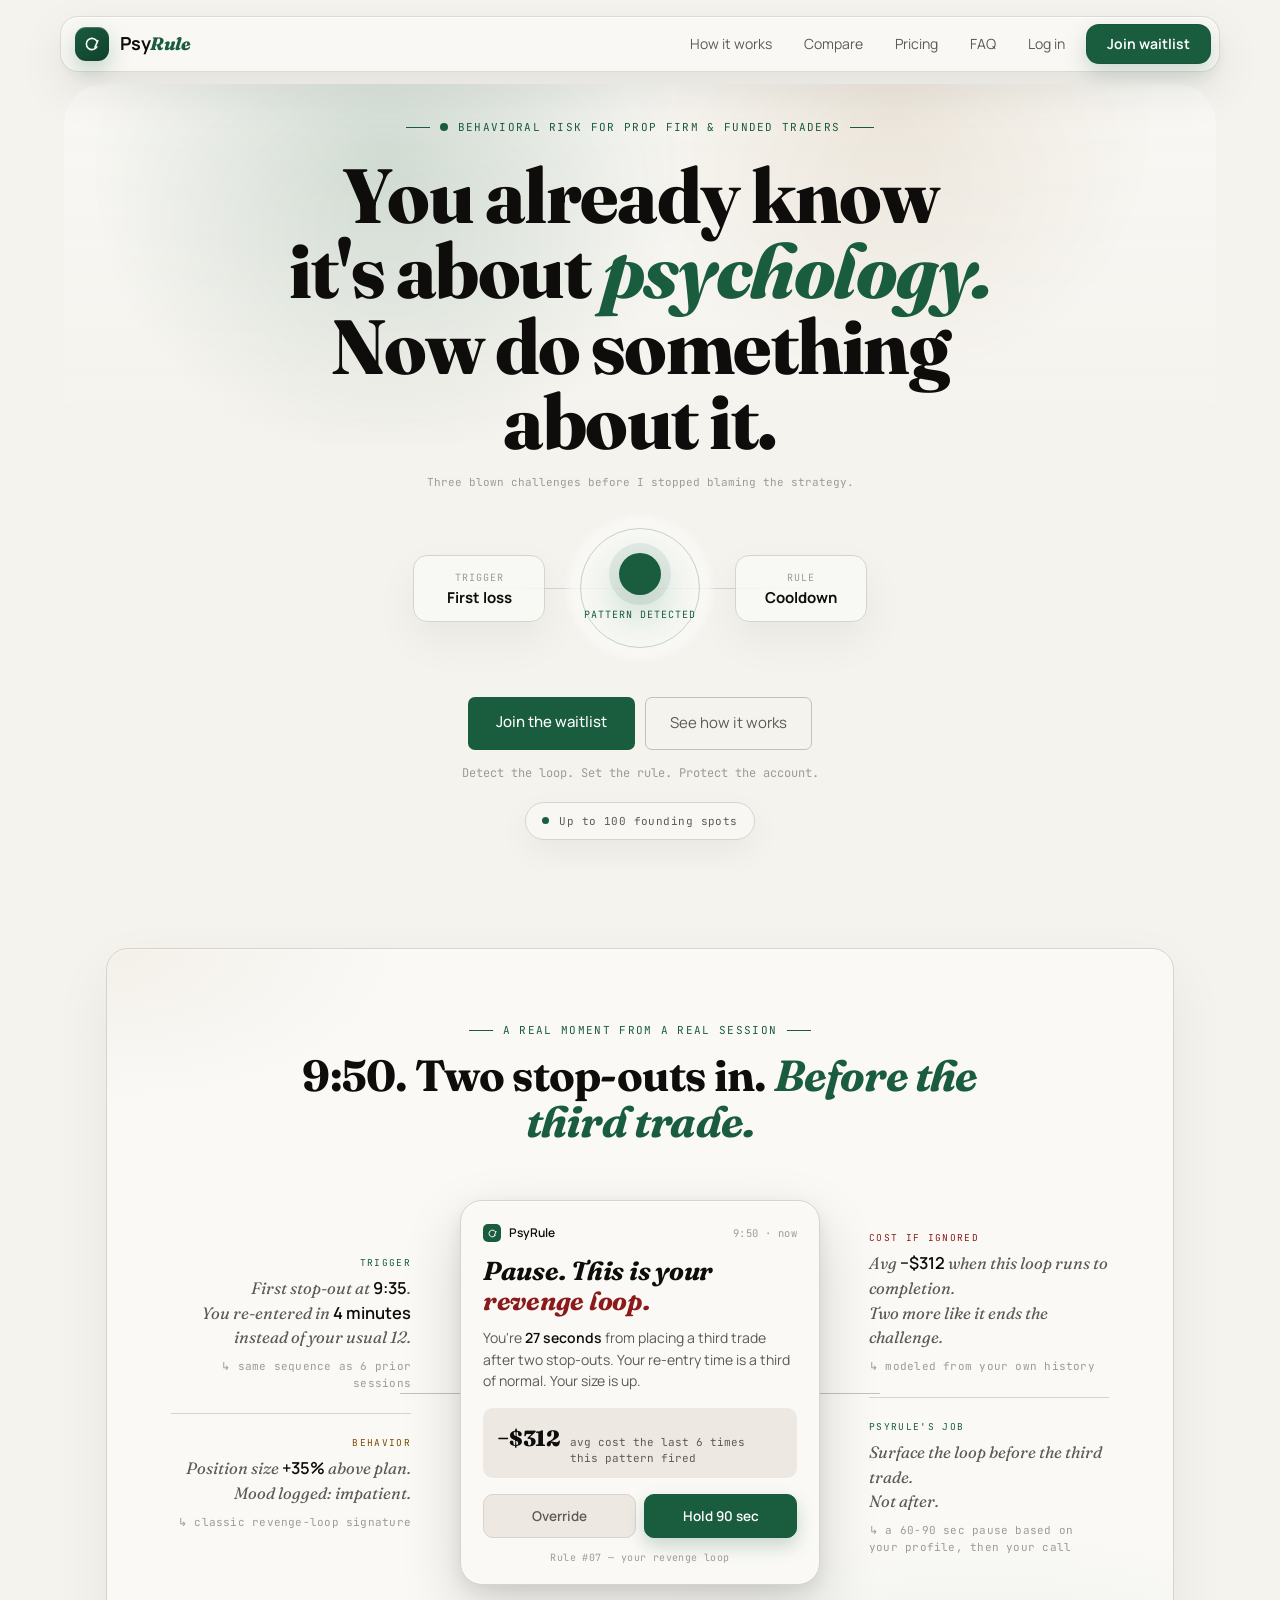
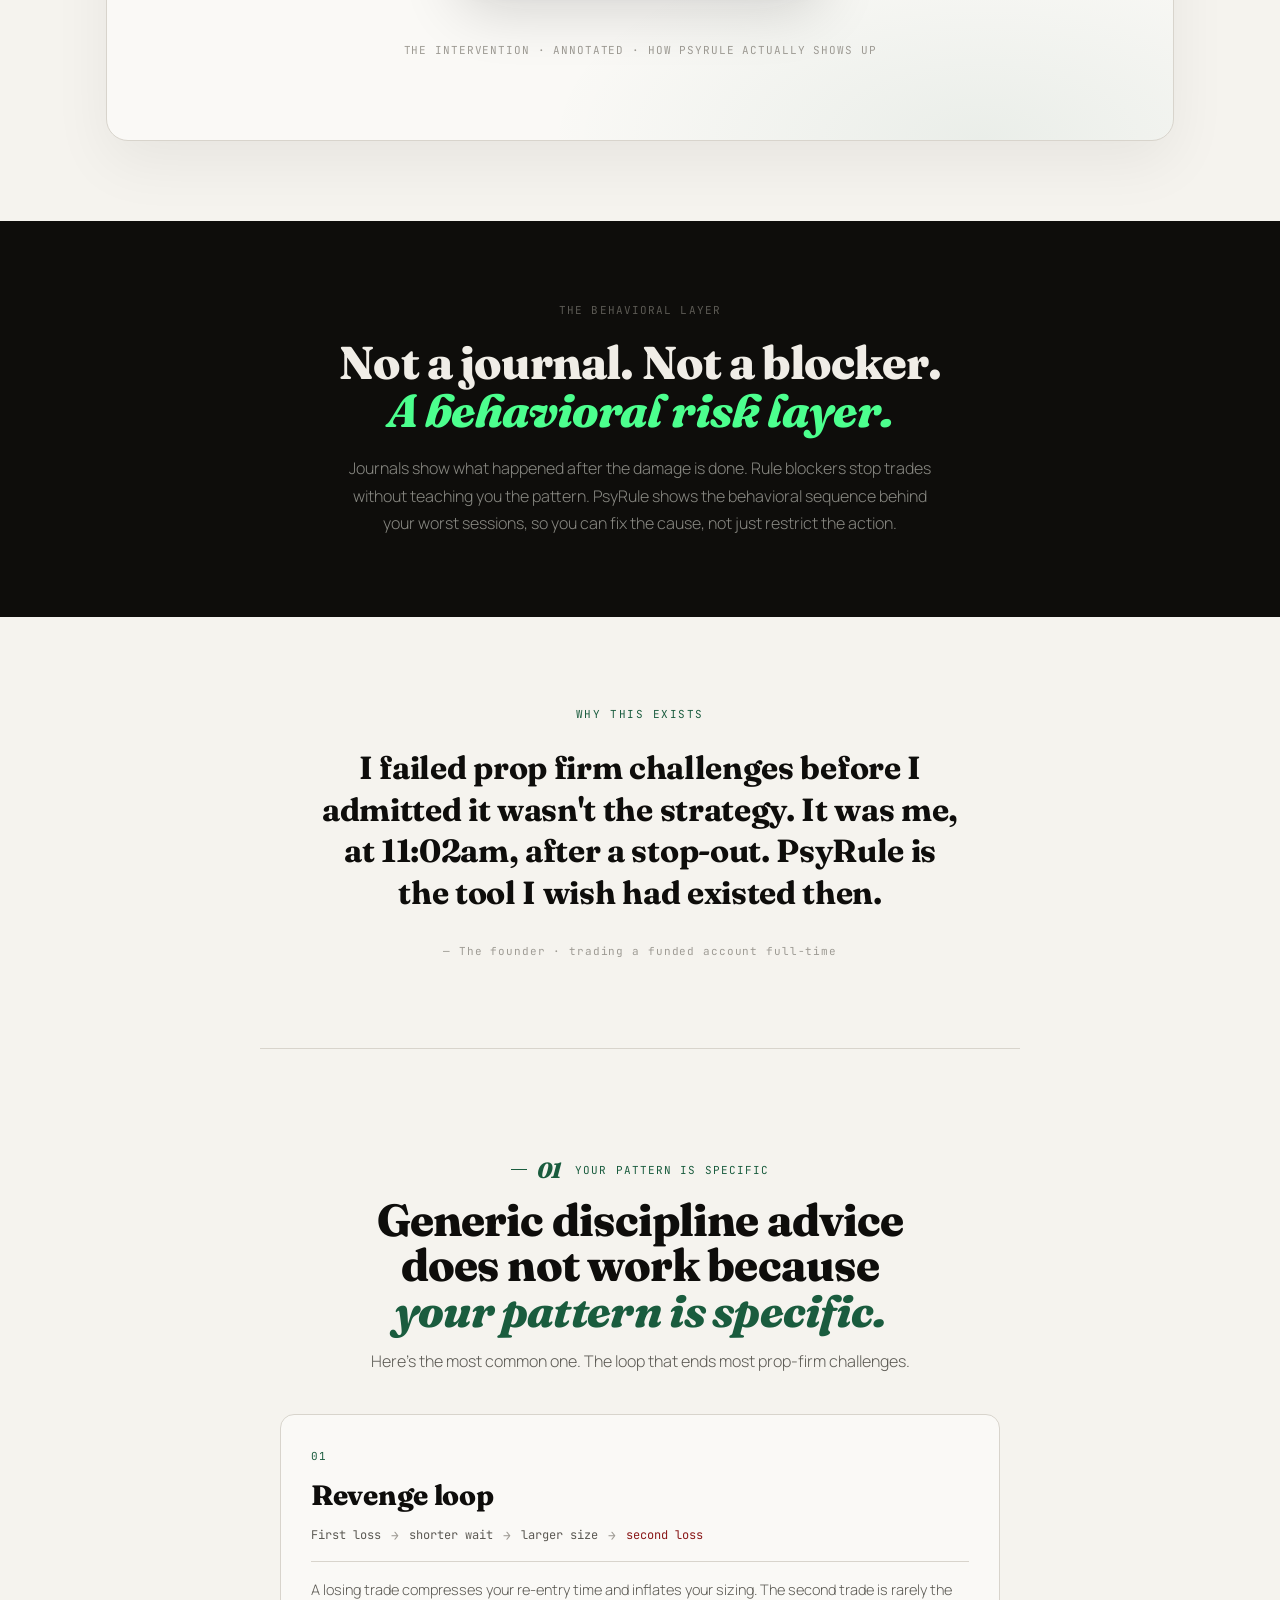
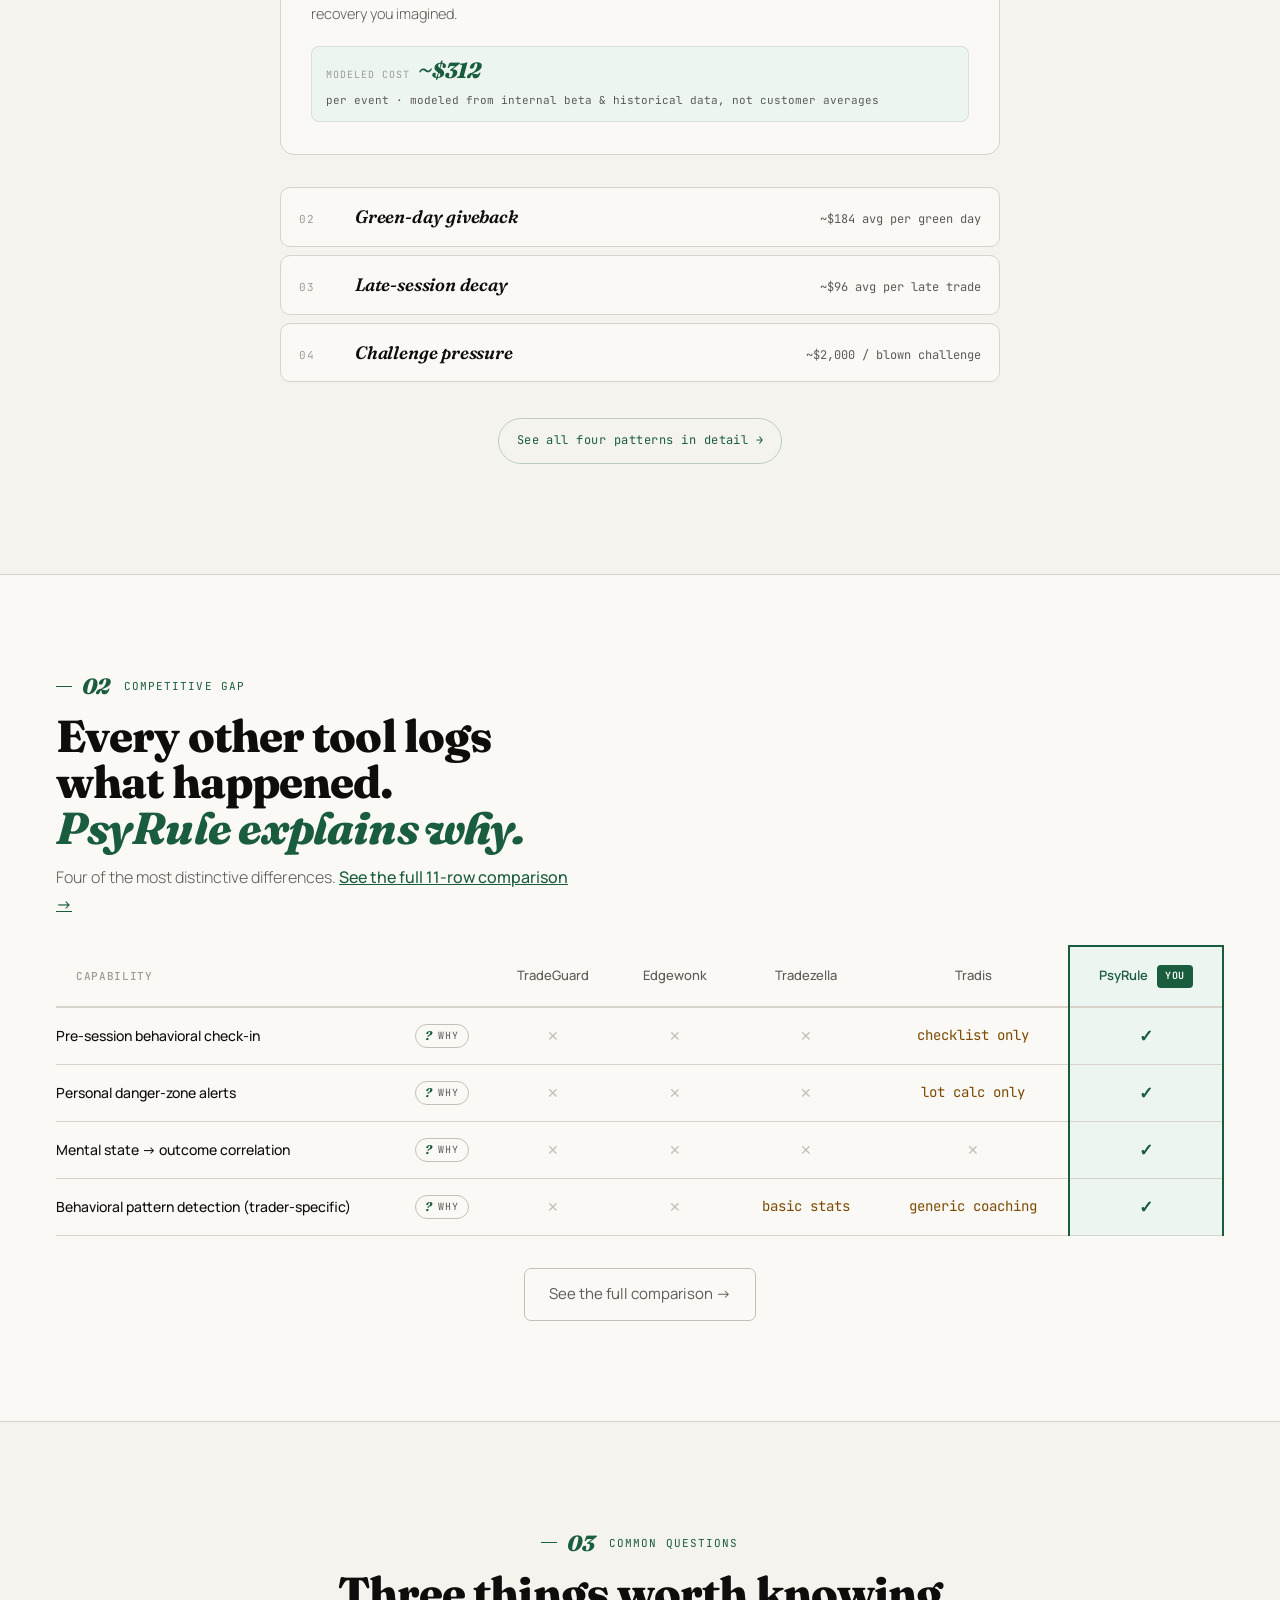
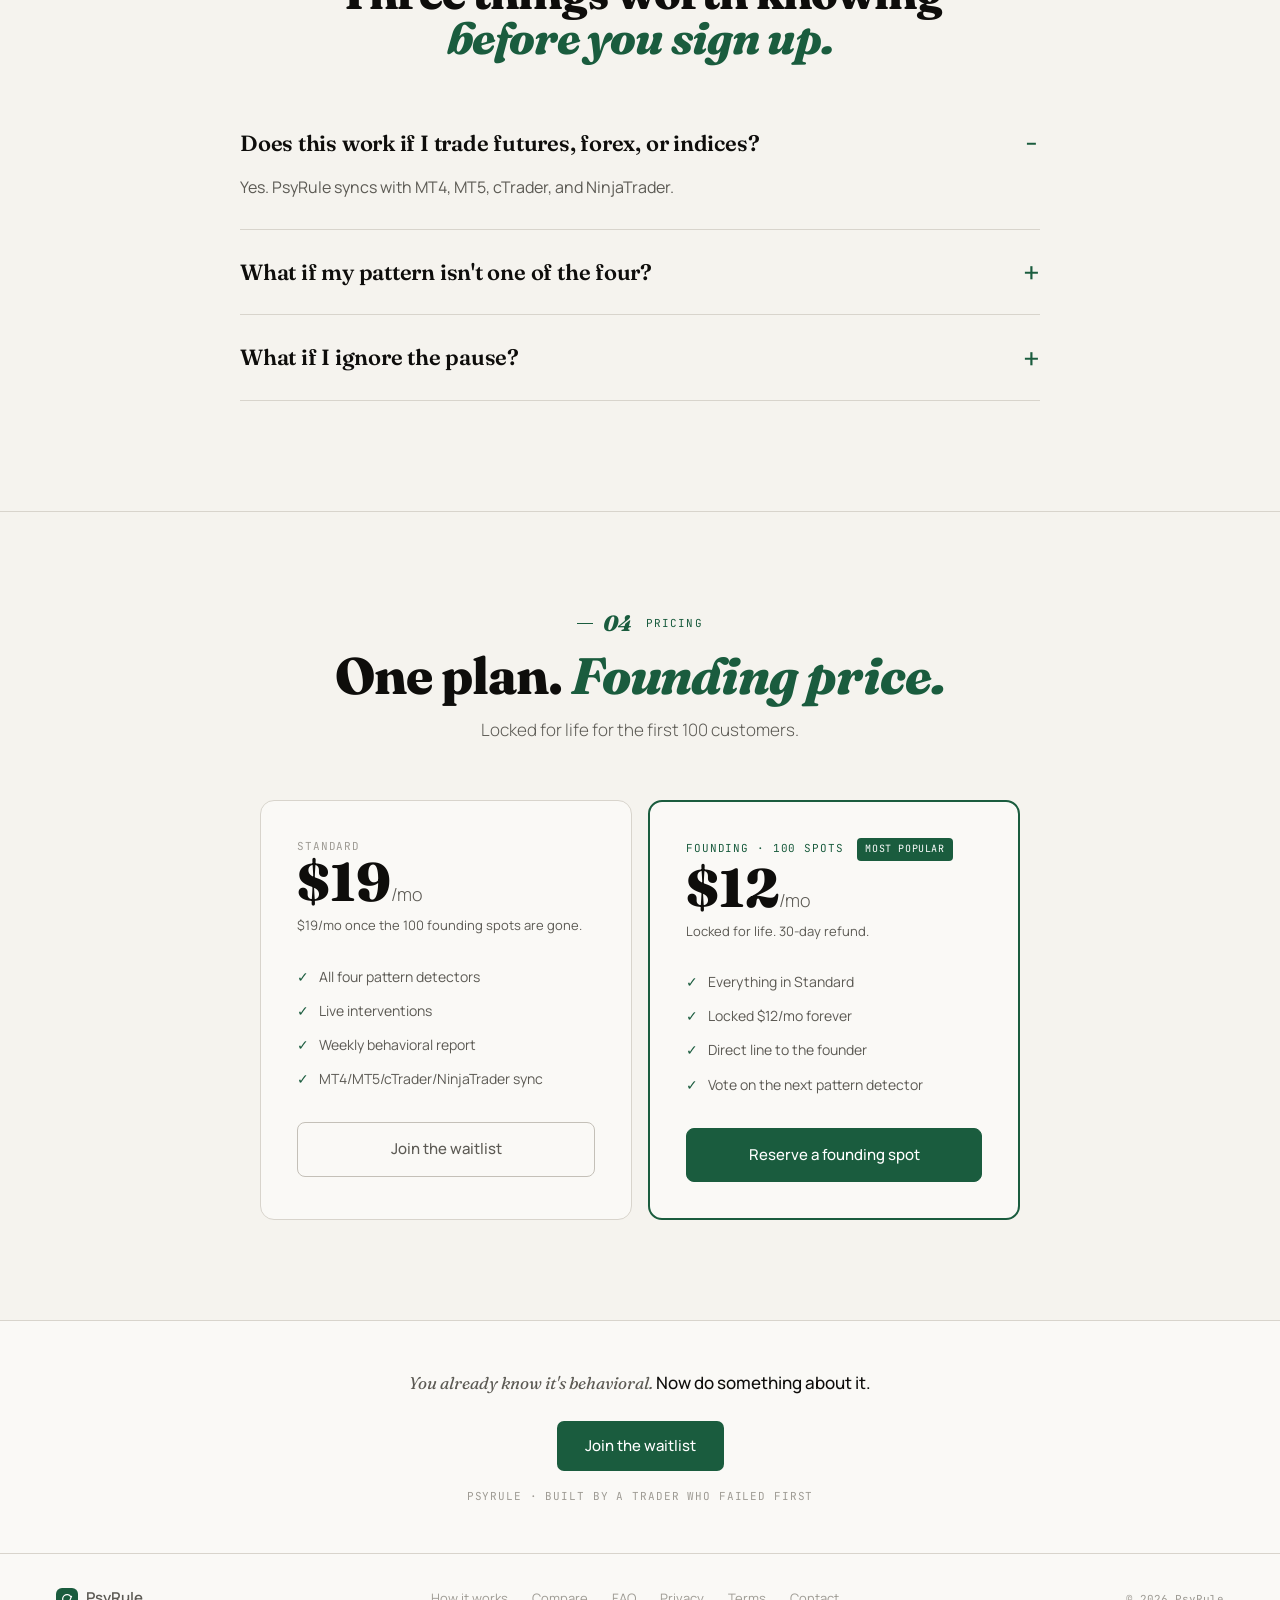
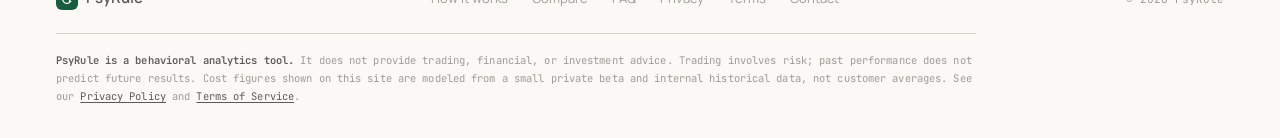
==== index.html @ 04ce84e1 "Fix audit issues: privacy text, OG image, favicons, mobile polish - Privacy: correct analytics provi" ====
<!DOCTYPE html>
<html lang="en">
<head>
<meta charset="UTF-8">
<meta name="viewport" content="width=device-width, initial-scale=1.0">
<title>PsyRule: Stop the revenge trade before it ends the challenge</title>
<meta name="description" content="PsyRule is a behavioral risk layer for prop firm and funded traders. We surface your specific revenge loop, green-day giveback, and late-session decay patterns before the next trade, not after the damage.">
<link rel="canonical" href="https://psyrule.app/">

<!-- Favicons / app icons -->
<link rel="icon" type="image/png" href="/favicon-96x96.png" sizes="96x96" />
<link rel="icon" type="image/svg+xml" href="/favicon.svg" />
<link rel="shortcut icon" href="/favicon.ico" />
<link rel="apple-touch-icon" sizes="180x180" href="/apple-touch-icon.png" />
<meta name="apple-mobile-web-app-title" content="PsyRule" />
<link rel="manifest" href="/site.webmanifest" />

<!-- Open Graph / social -->
<meta property="og:type" content="website">
<meta property="og:title" content="PsyRule: Stop the revenge trade before it ends the challenge">
<meta property="og:description" content="A behavioral risk layer for prop firm and funded traders. Catches your revenge loop before you place the trade.">
<meta property="og:url" content="https://psyrule.app/">
<meta property="og:image" content="https://psyrule.app/og.png">
<meta name="twitter:card" content="summary_large_image">
<meta name="twitter:title" content="PsyRule: Stop the revenge trade before it ends the challenge">
<meta name="twitter:description" content="A behavioral risk layer for prop firm and funded traders. Catches your revenge loop before you place the trade.">
<meta name="twitter:image" content="https://psyrule.app/og.png">

<link rel="preconnect" href="https://fonts.googleapis.com">
<link rel="preconnect" href="https://fonts.gstatic.com" crossorigin>
<link href="https://fonts.googleapis.com/css2?family=Fraunces:ital,opsz,wght,SOFT@0,9..144,500..800,50;1,9..144,500..800,50&family=Manrope:wght@300;400;500;600;700&family=JetBrains+Mono:wght@400;500&display=swap" rel="stylesheet">
<link rel="stylesheet" href="psyrule.css">
<script src="nav.js" defer></script>

<!-- ============================================================
     TRACKING PIXELS — fill in IDs, then uncomment each block.
     Required for paid ads (Reddit, X, Meta retargeting, Google).
     Without these, no paid channel attributes a conversion.
     ============================================================ -->

<!-- Google tag (gtag.js) — replace G-XXXXXXX with your GA4 ID
<script async src="https://www.googletagmanager.com/gtag/js?id=G-XXXXXXX"></script>
<script>
  window.dataLayer = window.dataLayer || [];
  function gtag(){dataLayer.push(arguments);}
  gtag('js', new Date());
  gtag('config', 'G-XXXXXXX');
</script>
-->

<!-- Meta Pixel — replace YOUR_PIXEL_ID
<script>
  !function(f,b,e,v,n,t,s){if(f.fbq)return;n=f.fbq=function(){n.callMethod?
  n.callMethod.apply(n,arguments):n.queue.push(arguments)};if(!f._fbq)f._fbq=n;
  n.push=n;n.loaded=!0;n.version='2.0';n.queue=[];t=b.createElement(e);t.async=!0;
  t.src=v;s=b.getElementsByTagName(e)[0];s.parentNode.insertBefore(t,s)}(window,
  document,'script','https://connect.facebook.net/en_US/fbevents.js');
  fbq('init', 'YOUR_PIXEL_ID');
  fbq('track', 'PageView');
</script>
<noscript><img height="1" width="1" style="display:none" src="https://www.facebook.com/tr?id=YOUR_PIXEL_ID&ev=PageView&noscript=1"/></noscript>
-->

<!-- Reddit Pixel — replace YOUR_RDT_ID
<script>
  !function(w,d){if(!w.rdt){var p=w.rdt=function(){p.sendEvent?p.sendEvent.apply(p,arguments):p.callQueue.push(arguments)};p.callQueue=[];var t=d.createElement("script");t.src="https://www.redditstatic.com/ads/pixel.js",t.async=!0;var s=d.getElementsByTagName("script")[0];s.parentNode.insertBefore(t,s)}}(window,document);
  rdt('init','YOUR_RDT_ID');
  rdt('track', 'PageVisit');
</script>
-->

<!-- X (Twitter) Pixel — replace YOUR_X_PIXEL_ID
<script>
!function(e,t,n,s,u,a){e.twq||(s=e.twq=function(){s.exe?s.exe.apply(s,arguments):s.queue.push(arguments);
},s.version='1.1',s.queue=[],u=t.createElement(n),u.async=!0,u.src='https://static.ads-twitter.com/uwt.js',
a=t.getElementsByTagName(n)[0],a.parentNode.insertBefore(u,a))}(window,document,'script');
twq('config','YOUR_X_PIXEL_ID');
</script>
-->

<!-- Cloudflare Web Analytics -->
<script defer src='https://static.cloudflareinsights.com/beacon.min.js' data-cf-beacon='{"token": "339a74778f5e4550861154a84ec39349"}'></script>
</head>
<body>

<!-- NAV -->
<nav>
  <div class="nav-shell">
    <a href="index.html" class="logo" aria-label="PsyRule home">
      <div class="logo-mark"><svg viewBox="0 0 16 16" fill="none"><path d="M 12.33 5.5 A 5 5 0 1 0 12.33 10.5" stroke="#fff" stroke-width="1.4" stroke-linecap="round"/><path d="M 13.2 5 L 10.6 11" stroke="#fff" stroke-width="1.4" stroke-linecap="round"/></svg></div>
      <span>Psy<em style="font-style:italic;color:#1a5c3e;font-family:'Fraunces',serif;font-weight:800">Rule</em></span>
    </a>
    <div class="nav-end">
      <div class="nav-r" id="navMenu">
        <a href="how-it-works.html" class="nav-link">How it works</a>
        <a href="compare.html" class="nav-link">Compare</a>
        <a href="#pricing" class="nav-link">Pricing</a>
        <a href="faq.html" class="nav-link">FAQ</a>
        <a href="https://app.psyrule.app/login" class="nav-link">Log in</a>
      </div>
      <a href="https://app.psyrule.app/signup" class="nav-btn">Join waitlist</a>
      <button class="nav-toggle" type="button" aria-label="Menu" aria-expanded="false" aria-controls="navMenu">
        <span class="nav-toggle-bars" aria-hidden="true"></span>
      </button>
    </div>
  </div>
</nav>

<!-- HERO -->
<div class="hero hero-minimal" style="text-align:center;">
  <div class="hero-eyebrow"><span class="hero-pulse"></span> Behavioral risk for prop firm &amp; funded traders</div>
  <h1>You already know<br>it's about <em class="hero-action">psychology.</em><br>Now do something<br>about it.</h1>
  <p class="hero-note" style="font-size:11px;margin-top:-10px;margin-bottom:20px;">Three blown challenges before I stopped blaming the strategy.</p>

  <div class="hero-signal" aria-label="PsyRule behavioral risk signal preview">
    <div class="signal-card"><span>Trigger</span><strong>First loss</strong></div>
    <div class="signal-core"><div class="signal-ring"></div><div class="signal-dot"></div><div class="signal-label">Pattern detected</div></div>
    <div class="signal-card"><span>Rule</span><strong>Cooldown</strong></div>
  </div>

  <div class="hero-cta">
    <a href="https://app.psyrule.app/signup" class="btn-p">Join the waitlist</a>
    <a href="how-it-works.html" class="btn-g">See how it works</a>
  </div>
  <p class="hero-note">Detect the loop. Set the rule. Protect the account.</p>

  <div class="hero-founding">
    <span class="hf-dot"></span>
    <span>Up to 100 founding spots</span>
  </div>
</div>

<!-- THE MOMENT -->
<div class="moment-wrap">
  <div class="moment-frame">
    <div class="moment-eyebrow">A real moment from a real session</div>
    <h2 class="moment-title">9:50. Two stop-outs in. <em>Before the third trade.</em></h2>

    <div class="moment-grid">
      <div class="mn-l">
        <span class="mn-tag">Trigger</span>
        First stop-out at <strong>9:35</strong>.<br>
        You re-entered in <strong>4 minutes</strong> instead of your usual 12.
        <small>↳ same sequence as 6 prior sessions</small>
        <div class="mn-divider"></div>
        <span class="mn-tag amber">Behavior</span>
        Position size <strong>+35%</strong> above plan.<br>
        Mood logged: <em>impatient</em>.
        <small>↳ classic revenge-loop signature</small>
      </div>

      <div class="iv-stage">
        <div class="iv-connector l"></div>
        <div class="iv-connector r"></div>
        <div class="iv-card">
          <div class="iv-meta">
            <span class="iv-source">
              <span class="iv-mark"><svg viewBox="0 0 16 16" fill="none"><path d="M 12.33 5.5 A 5 5 0 1 0 12.33 10.5" stroke="#fff" stroke-width="1.4" stroke-linecap="round"/><path d="M 13.2 5 L 10.6 11" stroke="#fff" stroke-width="1.4" stroke-linecap="round"/></svg></span>
              <strong>PsyRule</strong>
            </span>
            <span>9:50 · now</span>
          </div>
          <div class="iv-headline">Pause. This is your <em>revenge loop.</em></div>
          <div class="iv-body">You're <b>27 seconds</b> from placing a third trade after two stop-outs. Your re-entry time is a third of normal. Your size is up.</div>
          <div class="iv-cost">
            <div class="iv-cost-num">−$312</div>
            <div class="iv-cost-cap">avg cost the last 6 times<br>this pattern fired</div>
          </div>
          <div class="iv-actions">
            <button class="iv-btn" type="button">Override</button>
            <button class="iv-btn primary" type="button">Hold 90 sec</button>
          </div>
          <div class="iv-foot">Rule #07 — your revenge loop</div>
        </div>
      </div>

      <div class="mn-r">
        <span class="mn-tag red">Cost if ignored</span>
        Avg <strong>−$312</strong> when this loop runs to completion.<br>
        Two more like it ends the challenge.
        <small>↳ modeled from your own history</small>
        <div class="mn-divider"></div>
        <span class="mn-tag">PsyRule's job</span>
        Surface the loop <em>before</em> the third trade.<br>
        Not after.
        <small>↳ a 60-90 sec pause based on your profile, then your call</small>
      </div>
    </div>

    <div class="moment-foot">The intervention · annotated · how PsyRule actually shows up</div>
  </div>
</div>

<!-- DIFF BAND -->
<div class="diff-band" style="margin-top:80px;">
  <div class="diff-inner" style="text-align:center;max-width:780px;margin:0 auto;">
    <div class="diff-label" style="display:flex;justify-content:center;">The behavioral layer</div>
    <div class="diff-h" style="font-size:clamp(32px, 3.6vw, 52px);">Not a journal. Not a blocker.<br><em>A behavioral risk layer.</em></div>
    <p class="diff-p" style="margin:0 auto;max-width:600px;">Journals show what happened after the damage is done. Rule blockers stop trades without teaching you the pattern. PsyRule shows the behavioral sequence behind your worst sessions, so you can fix the cause, not just restrict the action.</p>
  </div>
</div>

<!-- MANIFESTO -->
<div class="manifesto">
  <div class="manifesto-mark">WHY THIS EXISTS</div>
  <p class="manifesto-text">I failed prop firm challenges before I admitted it wasn't the strategy. It was me, at 11:02am, after a stop-out. PsyRule is the tool I wish had existed then.</p>
  <div class="manifesto-attr">— The founder · trading a funded account full-time</div>
</div>

<!-- PATTERNS (compressed) -->
<div class="patterns-section" id="patterns">
  <div class="patterns-inner">
    <div class="patterns-head" style="margin:0 auto 40px;text-align:center;">
      <div class="section-tag" style="justify-content:center;"><span class="ch">01</span>Your pattern is specific</div>
      <h2>Generic discipline advice<br>does not work because<br><em>your pattern is specific.</em></h2>
      <p class="gap-sub" style="max-width:580px;margin-left:auto;margin-right:auto;">Here's the most common one. The loop that ends most prop-firm challenges.</p>
    </div>

    <div class="pattern-grid" style="grid-template-columns:1fr;max-width:720px;margin:0 auto;">
      <div class="pattern-card">
        <div class="pattern-card-num">01</div>
        <div class="pattern-card-title">Revenge loop</div>
        <div class="pattern-card-seq">
          <span>First loss</span><span class="pcs-arrow">→</span>
          <span>shorter wait</span><span class="pcs-arrow">→</span>
          <span>larger size</span><span class="pcs-arrow">→</span>
          <span class="pcs-end">second loss</span>
        </div>
        <div class="pattern-card-line"></div>
        <p class="pattern-card-body">A losing trade compresses your re-entry time and inflates your sizing. The second trade is rarely the recovery you imagined.</p>
        <div class="pattern-card-cost"><span class="pcc-label">Modeled cost</span><span class="pcc-amt">~$312</span><span class="pcc-unit">per event · modeled from internal beta &amp; historical data, not customer averages</span></div>
      </div>
    </div>

    <div class="pattern-also">
      <a href="how-it-works.html#patterns" class="pa-row"><span class="pa-num">02</span><span class="pa-name">Green-day giveback</span><span class="pa-cost">~$184 avg per green day</span></a>
      <a href="how-it-works.html#patterns" class="pa-row"><span class="pa-num">03</span><span class="pa-name">Late-session decay</span><span class="pa-cost">~$96 avg per late trade</span></a>
      <a href="how-it-works.html#patterns" class="pa-row"><span class="pa-num">04</span><span class="pa-name">Challenge pressure</span><span class="pa-cost">~$2,000 / blown challenge</span></a>
    </div>

    <div style="text-align:center;margin-top:36px;">
      <a href="how-it-works.html#patterns" class="pattern-more-link">See all four patterns in detail →</a>
    </div>
  </div>
</div>

<!-- GAP (compressed, 4 rows) -->
<div class="gap-section" id="gap">
  <div class="gap-inner">
    <div class="section-tag"><span class="ch">02</span>Competitive gap</div>
    <h2>Every other tool logs<br>what happened.<br><em>PsyRule explains why.</em></h2>
    <p class="gap-sub">Four of the most distinctive differences. <a href="compare.html" style="color:var(--green);font-weight:500;">See the full 11-row comparison →</a></p>
    <div class="gap-table-wrap">
      <table class="gap-table">
        <thead>
          <tr>
            <th class="feature-col">Capability</th>
            <th><a class="gap-competitor-link" href="https://app.tradeguard.co/" target="_blank" rel="noopener noreferrer">TradeGuard</a></th>
            <th>Edgewonk</th>
            <th>Tradezella</th>
            <th>Tradis</th>
            <th class="our our-head">PsyRule <span class="our-badge">you</span></th>
          </tr>
        </thead>
        <tbody>
          <tr>
            <td class="feature-col">
              <div class="gap-feature-cell">
                <span class="gap-feature-name">Pre-session behavioral check-in</span>
                <button class="why-toggle" type="button" aria-expanded="false" aria-controls="why-1">Why</button>
              </div>
            </td>
            <td class="no">✕</td><td class="no">✕</td><td class="no">✕</td><td class="partial">checklist only</td><td class="our-col yes">✓</td>
          </tr>
          <tr class="gap-row-why" id="why-1"><td colspan="6"><div class="gap-row-why-inner"><strong>Why it matters:</strong> The decisions that blow up a session are made <em>before</em> it starts. Sleep, focus, and your plan predict your sizing more than anything that happens on the chart.</div></td></tr>

          <tr>
            <td class="feature-col">
              <div class="gap-feature-cell">
                <span class="gap-feature-name">Personal danger-zone alerts</span>
                <button class="why-toggle" type="button" aria-expanded="false" aria-controls="why-2">Why</button>
              </div>
            </td>
            <td class="no">✕</td><td class="no">✕</td><td class="no">✕</td><td class="partial">lot calc only</td><td class="our-col yes">✓</td>
          </tr>
          <tr class="gap-row-why" id="why-2"><td colspan="6"><div class="gap-row-why-inner"><strong>Why it matters:</strong> Most blowups aren't one bad trade. They're three open positions that <em>together</em> exceed the limit, and a per-trade calculator can't see this.</div></td></tr>

          <tr>
            <td class="feature-col">
              <div class="gap-feature-cell">
                <span class="gap-feature-name">Mental state → outcome correlation</span>
                <button class="why-toggle" type="button" aria-expanded="false" aria-controls="why-3">Why</button>
              </div>
            </td>
            <td class="no">✕</td><td class="no">✕</td><td class="no">✕</td><td class="no">✕</td><td class="our-col yes">✓</td>
          </tr>
          <tr class="gap-row-why" id="why-3"><td colspan="6"><div class="gap-row-why-inner"><strong>Why it matters:</strong> "I traded worse when tired" is a hunch. Connecting mood, sleep, and pressure to actual session outcomes turns the hunch into a rule you'll follow.</div></td></tr>

          <tr>
            <td class="feature-col">
              <div class="gap-feature-cell">
                <span class="gap-feature-name">Behavioral pattern detection (trader-specific)</span>
                <button class="why-toggle" type="button" aria-expanded="false" aria-controls="why-4">Why</button>
              </div>
            </td>
            <td class="no">✕</td><td class="no">✕</td><td class="partial">basic stats</td><td class="partial">generic coaching</td><td class="our-col yes">✓</td>
          </tr>
          <tr class="gap-row-why" id="why-4"><td colspan="6"><div class="gap-row-why-inner"><strong>Why it matters:</strong> Generic advice ("size down after a loss") is easy to ignore. A pattern named with your trigger, your sequence, and your historical cost is harder to.</div></td></tr>
        </tbody>
      </table>
    </div>
    <div style="text-align:center;margin-top:32px;"><a href="compare.html" class="btn-g">See the full comparison →</a></div>
  </div>
</div>

<!-- OBJECTIONS -->
<div class="patterns-section" id="questions">
  <div class="patterns-inner">
    <div class="patterns-head" style="margin:0 auto 40px;text-align:center;">
      <div class="section-tag" style="justify-content:center;"><span class="ch">03</span>Common questions</div>
      <h2>Three things worth knowing<br><em>before you sign up.</em></h2>
    </div>
    <section class="faq-section" style="padding:0;">
      <details class="faq-item" open>
        <summary>Does this work if I trade futures, forex, or indices?</summary>
        <div class="faq-body">
          <p>Yes. PsyRule syncs with MT4, MT5, cTrader, and NinjaTrader.</p>
        </div>
      </details>
      <details class="faq-item">
        <summary>What if my pattern isn't one of the four?</summary>
        <div class="faq-body">
          <p>Founding members vote on the next detector. The roadmap is shaped by the first 100 traders.</p>
        </div>
      </details>
      <details class="faq-item">
        <summary>What if I ignore the pause?</summary>
        <div class="faq-body">
          <p>You can override in one click. PsyRule's job is awareness, not restriction. It surfaces the loop, then it's your call.</p>
        </div>
      </details>
    </section>
  </div>
</div>

<!-- PRICING -->
<div class="pricing-section" id="pricing">
  <div class="pricing-head">
    <div class="section-tag" style="justify-content:center;"><span class="ch">04</span>Pricing</div>
    <h2>One plan. <em>Founding price.</em></h2>
    <p>Locked for life for the first 100 customers.</p>
  </div>
  <div class="p-grid">
    <div class="p-card">
      <div class="p-tier">Standard</div>
      <div class="p-price">$19<span>/mo</span></div>
      <div class="p-desc">$19/mo once the 100 founding spots are gone.</div>
      <ul class="p-feats">
        <li><span class="pck">✓</span>All four pattern detectors</li>
        <li><span class="pck">✓</span>Live interventions</li>
        <li><span class="pck">✓</span>Weekly behavioral report</li>
        <li><span class="pck">✓</span>MT4/MT5/cTrader/NinjaTrader sync</li>
      </ul>
      <a href="https://app.psyrule.app/signup?plan=standard" class="p-btn">Join the waitlist</a>
    </div>
    <div class="p-card feat">
      <div class="p-tier" style="color:var(--green);">Founding · 100 spots <span class="our-badge">Most popular</span></div>
      <div class="p-price">$12<span>/mo</span></div>
      <div class="p-desc">Locked for life. 30-day refund.</div>
      <ul class="p-feats">
        <li><span class="pck">✓</span>Everything in Standard</li>
        <li><span class="pck">✓</span>Locked $12/mo forever</li>
        <li><span class="pck">✓</span>Direct line to the founder</li>
        <li><span class="pck">✓</span>Vote on the next pattern detector</li>
      </ul>
      <a href="https://app.psyrule.app/signup?plan=founding" class="p-btn feat">Reserve a founding spot</a>
    </div>
  </div>
</div>

<!-- FOOTER -->
<div class="foot-manifesto">
  <p>You already know it's behavioral. <strong>Now do something about it.</strong></p>
  <div style="margin-top:24px;"><a href="https://app.psyrule.app/signup" class="btn-p">Join the waitlist</a></div>
  <div class="foot-sig">PsyRule · built by a trader who failed first</div>
</div>
<footer>
  <div class="foot-row">
    <div class="foot-logo">
      <div class="foot-mark"><svg viewBox="0 0 16 16" fill="none"><path d="M 12.33 5.5 A 5 5 0 1 0 12.33 10.5" stroke="#fff" stroke-width="1.4" stroke-linecap="round"/><path d="M 13.2 5 L 10.6 11" stroke="#fff" stroke-width="1.4" stroke-linecap="round"/></svg></div>
      PsyRule
    </div>
    <div class="foot-links">
      <a href="how-it-works.html" class="foot-link">How it works</a>
      <a href="compare.html" class="foot-link">Compare</a>
      <a href="faq.html" class="foot-link">FAQ</a>
      <a href="privacy.html" class="foot-link">Privacy</a>
      <a href="terms.html" class="foot-link">Terms</a>
      <a href="mailto:psyrule.app@gmail.com" class="foot-link">Contact</a>
    </div>
    <div class="foot-note">© 2026 PsyRule</div>
  </div>
  <div class="foot-disclaimer">
    <strong>PsyRule is a behavioral analytics tool.</strong> It does not provide trading, financial, or investment advice. Trading involves risk; past performance does not predict future results. Cost figures shown on this site are modeled from a small private beta and internal historical data, not customer averages. See our <a href="privacy.html">Privacy Policy</a> and <a href="terms.html">Terms of Service</a>.
  </div>
</footer>

<script>
  document.querySelectorAll('.why-toggle').forEach(function(btn){
    btn.addEventListener('click', function(){
      var id = btn.getAttribute('aria-controls');
      var row = document.getElementById(id);
      if (!row) return;
      var open = btn.getAttribute('aria-expanded') === 'true';
      btn.setAttribute('aria-expanded', open ? 'false' : 'true');
      row.classList.toggle('is-open', !open);
    });
  });
</script>

</body>
</html>
---- psyrule.css ----
/* PsyRule — shared stylesheet for landing + secondary pages */
*, *::before, *::after { box-sizing: border-box; margin: 0; padding: 0; }
:root {
  --cream:#f5f3ee; --cream2:#ede9e2; --cream3:#e4dfd6; --white:#faf9f6; --paper:#faf8f2;
  --border:#d8d4cc; --border2:#c4c0b8;
  --ink:#0e0d0b; --ink2:#5c5a54; --ink3:#9e9b94;
  --green:#1a5c3e; --green2:#206e4a; --gl:#edf5f0; --gm:rgba(26,92,62,.12);
  --amber:#7c4a00; --ambl:#fff8ed; --red:#8b1a1a; --redl:#fff0f0;
}
html { scroll-behavior: smooth; }
body { background: var(--cream); color: var(--ink); font-family: 'Manrope', sans-serif; font-size: 16px; line-height: 1.65; overflow-x: hidden; }

/* NAV */
nav { position: fixed; inset: 0 0 auto; z-index: 200; padding: 16px 56px 0; height: 88px; display: flex; align-items: flex-start; justify-content: center; pointer-events: none; }
.nav-shell { position: relative; width: min(1160px, 100%); height: 56px; display: flex; align-items: center; justify-content: space-between; padding: 8px 8px 8px 14px; background: rgba(250,249,246,.78); border: 1px solid rgba(216,212,204,.82); border-radius: 18px; box-shadow: 0 18px 48px rgba(14,13,11,.08), inset 0 1px 0 rgba(255,255,255,.72); backdrop-filter: blur(18px) saturate(1.15); -webkit-backdrop-filter: blur(18px) saturate(1.15); pointer-events: auto; }
.nav-end { display: flex; align-items: center; gap: 6px; }
.nav-toggle { display: none; }
.logo { display: flex; align-items: center; gap: 11px; font-family: 'Manrope', sans-serif; font-weight: 700; font-size: 18px; color: var(--ink); text-decoration: none; letter-spacing: -.03em; }
.logo-mark { width: 34px; height: 34px; background: linear-gradient(145deg, var(--green), #0f402b); border-radius: 11px; display: flex; align-items: center; justify-content: center; box-shadow: 0 10px 22px rgba(26,92,62,.24), inset 0 1px 0 rgba(255,255,255,.22); }
.logo-mark svg { width: 18px; height: 18px; }
.nav-badge { font-family: 'JetBrains Mono', monospace; font-size: 9px; letter-spacing: .08em; text-transform: uppercase; color: var(--green); background: var(--gl); border: 1px solid rgba(26,92,62,.16); border-radius: 999px; padding: 3px 7px; transform: translateY(1px); }
.nav-r { display: flex; align-items: center; gap: 6px; }
.nav-link { font-size: 14px; color: var(--ink2); text-decoration: none; transition: color .15s, background .15s; padding: 10px 13px; border-radius: 999px; line-height: 1; }
.nav-link:hover { color: var(--ink); background: rgba(14,13,11,.045); }
.nav-link.active { color: var(--ink); font-weight: 500; background: rgba(26,92,62,.07); }
.nav-btn { background: var(--green); color: #fff; border: 1px solid rgba(14,13,11,.08); font-family: 'Manrope', sans-serif; font-weight: 650; font-size: 14px; padding: 12px 20px; border-radius: 13px; cursor: pointer; text-decoration: none; transition: transform .15s, background .15s, box-shadow .15s; margin-left: 2px; line-height: 1; box-shadow: 0 10px 22px rgba(26,92,62,.20); }
.nav-btn:hover { background: var(--green2); transform: translateY(-1px); box-shadow: 0 14px 28px rgba(26,92,62,.24); }

/* HERO */
.hero { padding: 118px 56px 68px; max-width: 1200px; margin: 0 auto; text-align: center; position: relative; }
.hero::before { content:''; position: absolute; inset: 84px 24px auto; height: 360px; z-index: -1; background: radial-gradient(circle at 28% 22%, rgba(26,92,62,.18), transparent 34%), radial-gradient(circle at 72% 8%, rgba(124,74,0,.10), transparent 30%), linear-gradient(180deg, rgba(250,249,246,.72), rgba(245,243,238,0)); filter: blur(.2px); border-radius: 40px; }
.hero-eyebrow { font-family: 'JetBrains Mono', monospace; font-size: 11px; color: var(--green); letter-spacing: .12em; text-transform: uppercase; margin-bottom: 22px; display: flex; align-items: center; justify-content: center; gap: 10px; }
.hero-eyebrow::before, .hero-eyebrow::after { content:''; width: 24px; height: 1px; background: var(--green); display: block; }
.hero-pulse { width: 8px; height: 8px; border-radius: 50%; background: var(--green); box-shadow: 0 0 0 0 rgba(26,92,62,.36); animation: heroPulse 1.8s ease-out infinite; }
h1 { font-family: 'Fraunces', serif; font-weight: 800; font-size: clamp(38px, 6vw, 82px); line-height: .98; letter-spacing: -.02em; color: var(--ink); margin-bottom: 24px; }
h1 em { font-style: italic; color: var(--green); }
.hero-action { position: relative; display: inline-block; white-space: nowrap; }
.hero-cta { display: flex; gap: 10px; justify-content: center; flex-wrap: wrap; margin-bottom: 14px; }
.btn-p { background: var(--green); color: #fff; border: none; font-family: 'Manrope', sans-serif; font-weight: 500; font-size: 15px; padding: 13px 28px; border-radius: 7px; cursor: pointer; transition: background .15s; text-decoration: none; display: inline-block; }
.btn-p:hover { background: var(--green2); }
.btn-g { background: transparent; color: var(--ink2); border: 1px solid var(--border2); font-family: 'Manrope', sans-serif; font-weight: 400; font-size: 15px; padding: 13px 24px; border-radius: 7px; cursor: pointer; transition: color .15s, border-color .15s; text-decoration: none; display: inline-block; }
.btn-g:hover { color: var(--ink); border-color: var(--ink); }
.hero-note { font-size: 12px; color: var(--ink3); font-family: 'JetBrains Mono', monospace; }
.hero-founding { display: inline-flex; align-items: center; gap: 10px; flex-wrap: wrap; justify-content: center; margin-top: 18px; padding: 9px 16px; background: rgba(250,249,246,.78); border: 1px solid var(--border); border-radius: 999px; box-shadow: 0 12px 32px rgba(14,13,11,.05); font-family: 'JetBrains Mono', monospace; font-size: 11px; color: var(--ink2); letter-spacing: .04em; }
.hf-dot { width: 7px; height: 7px; border-radius: 50%; background: var(--green); box-shadow: 0 0 0 0 rgba(26,92,62,.36); animation: heroPulse 1.8s ease-out infinite; }
.hero-founding strong { color: var(--green); font-weight: 600; }

/* Hero signal (small visual) */
.hero-minimal { padding-bottom: 52px; }
.hero-signal { position: relative; display: flex; align-items: center; justify-content: center; gap: 18px; max-width: 620px; margin: 0 auto 32px; min-height: 132px; }
.hero-signal::before { content:''; position: absolute; left: 74px; right: 74px; top: 50%; height: 1px; background: linear-gradient(90deg, transparent, rgba(26,92,62,.28), transparent); }
.signal-card { position: relative; z-index: 2; min-width: 132px; padding: 14px 16px; background: rgba(250,249,246,.84); border: 1px solid var(--border); border-radius: 14px; box-shadow: 0 18px 44px rgba(14,13,11,.055); }
.signal-card span, .signal-label { display: block; font-family: 'JetBrains Mono', monospace; font-size: 10px; letter-spacing: .1em; text-transform: uppercase; color: var(--ink3); }
.signal-card strong { display: block; margin-top: 3px; font-size: 15px; line-height: 1.2; color: var(--ink); }
.signal-core { position: relative; z-index: 3; width: 154px; height: 154px; border-radius: 50%; display: flex; align-items: center; justify-content: center; flex-direction: column; background: radial-gradient(circle, rgba(237,245,240,.95), rgba(250,249,246,.78) 62%, rgba(250,249,246,0) 70%); }
.signal-ring { position: absolute; inset: 17px; border-radius: 50%; border: 1px solid rgba(26,92,62,.24); animation: signalRing 2.8s ease-out infinite; }
.signal-dot { width: 42px; height: 42px; border-radius: 50%; background: var(--green); box-shadow: 0 0 0 10px rgba(26,92,62,.09), 0 18px 38px rgba(26,92,62,.2); margin-bottom: 12px; }
.signal-label { color: var(--green); }

/* THE MOMENT (replaces dark live block) */
.moment-wrap { max-width: 1180px; margin: 56px auto 0; padding: 0 56px; }
.moment-frame { position: relative; background: var(--white); border: 1px solid var(--border); border-radius: 22px; padding: 72px 64px 80px; overflow: hidden; box-shadow: 0 22px 60px rgba(14,13,11,.06), inset 0 1px 0 rgba(255,255,255,.7); }
.moment-frame::before { content: ""; position: absolute; inset: 0; pointer-events: none; background: radial-gradient(ellipse 620px 300px at 82% 100%, rgba(26,92,62,.07), transparent 70%), radial-gradient(ellipse 420px 220px at 0% 0%, rgba(124,74,0,.05), transparent 70%); }
.moment-eyebrow { position: relative; font-family: 'JetBrains Mono', monospace; font-size: 11px; letter-spacing: .12em; text-transform: uppercase; color: var(--green); text-align: center; margin-bottom: 14px; display: flex; align-items: center; justify-content: center; gap: 10px; }
.moment-eyebrow::before, .moment-eyebrow::after { content:''; width:24px; height:1px; background:var(--green); }
.moment-title { position: relative; font-family: 'Fraunces', serif; font-weight: 700; font-size: clamp(28px, 3.4vw, 44px); letter-spacing: -.018em; line-height: 1.05; text-align: center; margin: 0 auto 56px; max-width: 760px; color: var(--ink); }
.moment-title em { font-style: italic; color: var(--green); }
.moment-grid { position: relative; display: grid; grid-template-columns: 240px 1fr 240px; gap: 48px; align-items: center; }
.mn-l, .mn-r { font-family: 'Fraunces', serif; font-style: italic; font-size: 16.5px; line-height: 1.5; color: var(--ink2); position: relative; }
.mn-l { text-align: right; }
.mn-tag { display: block; font-family: 'JetBrains Mono', monospace; font-style: normal; font-size: 9.5px; letter-spacing: .14em; text-transform: uppercase; color: var(--green); margin-bottom: 6px; }
.mn-tag.amber { color: var(--amber); }
.mn-tag.red { color: var(--red); }
.mn-l strong, .mn-r strong { font-style: normal; font-family: 'Manrope', sans-serif; font-weight: 600; color: var(--ink); }
.mn-divider { height: 1px; background: var(--border); margin: 22px 0; }
.mn-l small, .mn-r small { display: block; font-family: 'JetBrains Mono', monospace; font-style: normal; font-size: 11px; color: var(--ink3); margin-top: 8px; letter-spacing: .02em; }
.iv-stage { display: flex; justify-content: center; position: relative; }
.iv-connector { position: absolute; top: 50%; height: 1px; background: var(--border2); }
.iv-connector.l { right: calc(50% + 180px); width: 60px; }
.iv-connector.r { left: calc(50% + 180px); width: 60px; }
.iv-card { width: 100%; max-width: 360px; background: var(--white); border: 1px solid var(--border); border-radius: 22px; padding: 22px 22px 18px; box-shadow: inset 0 1px 0 rgba(255,255,255,.9), 0 24px 60px rgba(14,13,11,.16), 0 6px 16px rgba(14,13,11,.07); position: relative; z-index: 2; }
.iv-meta { display: flex; align-items: center; justify-content: space-between; font-family: 'JetBrains Mono', monospace; font-size: 10.5px; color: var(--ink3); margin-bottom: 14px; letter-spacing: .04em; }
.iv-source { display: flex; align-items: center; gap: 8px; }
.iv-mark { width: 18px; height: 18px; background: var(--green); border-radius: 5px; display: inline-flex; align-items: center; justify-content: center; }
.iv-mark svg { width: 11px; height: 11px; }
.iv-source strong { color: var(--ink); font-family: 'Manrope'; font-weight: 600; font-size: 12px; letter-spacing: 0; }
.iv-headline { font-family: 'Fraunces', serif; font-weight: 700; font-style: italic; font-size: 26px; line-height: 1.15; letter-spacing: -.01em; color: var(--ink); margin-bottom: 10px; }
.iv-headline em { color: var(--red); font-style: italic; }
.iv-body { font-size: 14px; color: var(--ink2); line-height: 1.55; margin-bottom: 16px; }
.iv-body b { color: var(--ink); font-weight: 600; }
.iv-cost { display: flex; align-items: baseline; gap: 10px; padding: 12px 14px; background: var(--cream2); border-radius: 10px; margin-bottom: 16px; }
.iv-cost-num { font-family: 'Fraunces', serif; font-weight: 800; font-size: 22px; color: var(--ink); letter-spacing: -.01em; }
.iv-cost-cap { font-family: 'JetBrains Mono', monospace; font-size: 11px; color: var(--ink2); line-height: 1.4; }
.iv-actions { display: flex; gap: 8px; }
.iv-btn { flex: 1; font-family: 'Manrope', sans-serif; font-weight: 600; font-size: 13.5px; padding: 12px 14px; border-radius: 10px; border: 1px solid var(--border); background: var(--cream2); color: var(--ink2); text-align: center; cursor: pointer; transition: background .15s, color .15s, transform .15s; }
.iv-btn:hover { background: var(--cream3); color: var(--ink); }
.iv-btn.primary { background: var(--green); color: #fff; border-color: var(--green); box-shadow: 0 8px 18px rgba(26,92,62,.22); }
.iv-btn.primary:hover { background: var(--green2); transform: translateY(-1px); }
.iv-foot { font-family: 'JetBrains Mono', monospace; font-size: 10px; color: var(--ink3); letter-spacing: .04em; text-align: center; margin-top: 12px; }
.moment-foot { position: relative; text-align: center; margin-top: 56px; font-family: 'JetBrains Mono', monospace; font-size: 11px; color: var(--ink3); letter-spacing: .08em; text-transform: uppercase; }

/* DIFF BAND */
.diff-band { background: var(--ink); color: #f0ede7; padding: 80px 56px; }
.diff-inner { max-width: 1200px; margin: 0 auto; }
.diff-label { font-family: 'JetBrains Mono', monospace; font-size: 11px; letter-spacing: .1em; text-transform: uppercase; color: #5c5a54; margin-bottom: 20px; }
.diff-h { font-family: 'Fraunces', serif; font-weight: 800; font-size: clamp(30px, 3.2vw, 44px); line-height: 1.05; letter-spacing: -.02em; color: #f0ede7; margin-bottom: 20px; }
.diff-h em { color: #4cff8e; font-style: italic; }
.diff-p { font-size: 16px; color: #888882; line-height: 1.7; font-weight: 300; }
.diff-3col { display: grid; grid-template-columns: 1fr 1fr 1fr; gap: 1px; background: #2a2826; border: 1px solid #2a2826; border-radius: 12px; overflow: hidden; }
.diff-3-card { background: #181715; padding: 32px 28px; display: flex; flex-direction: column; gap: 14px; }
.diff-3-card.on { background: linear-gradient(180deg, #0e1f15 0%, #0a1610 100%); }
.diff-3-tag { font-family: 'JetBrains Mono', monospace; font-size: 10px; letter-spacing: .12em; text-transform: uppercase; }
.diff-3-title { font-family: 'Fraunces', serif; font-weight: 800; font-style: italic; font-size: 26px; line-height: 1.05; color: #888882; letter-spacing: -.01em; }
.diff-3-line { height: 1px; background: #2a2826; }
.diff-3-line.on { background: rgba(76,255,142,.3); }
.diff-3-body { font-size: 14px; color: #888882; line-height: 1.6; font-weight: 300; }

/* MANIFESTO */
.manifesto { max-width: 760px; margin: 0 auto; padding: 88px 56px; text-align: center; border-bottom: 1px solid var(--border); background: var(--cream); }
.manifesto-mark { font-family: 'JetBrains Mono', monospace; font-size: 11px; color: var(--green); letter-spacing: .14em; text-transform: uppercase; margin-bottom: 24px; }
.manifesto-text { font-family: 'Fraunces', serif; font-weight: 700; font-size: clamp(22px, 2.6vw, 32px); line-height: 1.3; letter-spacing: -.01em; color: var(--ink); }
.manifesto-text em { font-style: italic; color: var(--green); }
.manifesto-attr { font-family: 'JetBrains Mono', monospace; font-size: 11px; color: var(--ink3); letter-spacing: .08em; margin-top: 28px; }

/* PATTERNS */
.patterns-section { padding: 110px 56px; background: var(--cream); border-bottom: 1px solid var(--border); }
.patterns-inner { max-width: 1200px; margin: 0 auto; }
.patterns-head { margin-bottom: 56px; max-width: 760px; }
.section-tag { font-family: 'JetBrains Mono', monospace; font-size: 11px; color: var(--green); letter-spacing: .1em; text-transform: uppercase; margin-bottom: 16px; display: flex; align-items: center; gap: 10px; }
.section-tag::before { content:''; width: 16px; height: 1px; background: var(--green); display: block; }
.section-tag .ch { font-family: 'Fraunces', serif; font-style: italic; font-weight: 800; font-size: 22px; color: var(--green); letter-spacing: -.01em; text-transform: none; line-height: 1; margin-right: 4px; }
h2 { font-family: 'Fraunces', serif; font-weight: 800; font-size: clamp(30px, 3.5vw, 48px); line-height: 1.02; letter-spacing: -.02em; margin-bottom: 14px; color: var(--ink); }
h2 em { font-style: italic; color: var(--green); }
.gap-sub { font-size: 16px; color: var(--ink2); font-weight: 300; margin-bottom: 28px; max-width: 520px; }
.pattern-grid { display: grid; grid-template-columns: 1fr 1fr; gap: 18px; }
.pattern-card { background: var(--white); border: 1px solid var(--border); border-radius: 14px; padding: 32px 30px; display: flex; flex-direction: column; gap: 16px; transition: border-color .2s, box-shadow .2s; }
.pattern-card:hover { border-color: var(--border2); box-shadow: 0 8px 32px rgba(14,13,11,.06); }
.pattern-card-num { font-family: 'JetBrains Mono', monospace; font-size: 11px; color: var(--green); letter-spacing: .12em; }
.pattern-card-title { font-family: 'Fraunces', serif; font-weight: 800; font-size: 28px; line-height: 1.05; color: var(--ink); letter-spacing: -.01em; }
.pattern-card-seq { display: flex; flex-wrap: wrap; align-items: center; gap: 8px 10px; font-family: 'JetBrains Mono', monospace; font-size: 12px; color: var(--ink2); line-height: 1.4; }
.pattern-card-seq .pcs-arrow { color: var(--ink3); font-size: 13px; }
.pattern-card-seq .pcs-end { color: var(--red); }
.pattern-card-line { height: 1px; background: var(--border); }
.pattern-card-body { font-size: 14.5px; color: var(--ink2); line-height: 1.65; font-weight: 300; }
.pattern-card-cost { display: flex; align-items: baseline; flex-wrap: wrap; gap: 8px; padding: 12px 14px; background: var(--gl); border: 1px solid var(--gm); border-radius: 8px; margin-top: 4px; font-family: 'JetBrains Mono', monospace; }
.pcc-label { font-size: 10px; color: var(--ink3); letter-spacing: .1em; text-transform: uppercase; }
.pcc-amt { font-family: 'Fraunces', serif; font-style: italic; font-weight: 800; font-size: 22px; color: var(--green); letter-spacing: -.01em; line-height: 1; }
.pcc-unit { font-size: 11px; color: var(--ink2); }

/* Compressed pattern row (landing) */
.pattern-also { display: flex; flex-direction: column; gap: 8px; max-width: 720px; margin: 32px auto 0; }
.pa-row { display: grid; grid-template-columns: 40px 1fr auto; gap: 16px; padding: 14px 18px; background: var(--white); border: 1px solid var(--border); border-radius: 10px; align-items: baseline; transition: background .15s, border-color .15s; text-decoration: none; color: inherit; }
.pa-row:hover { background: var(--cream2); border-color: var(--border2); }
.pa-num { font-family: 'JetBrains Mono', monospace; font-size: 11px; color: var(--ink3); letter-spacing: .08em; }
.pa-name { font-family: 'Fraunces', serif; font-style: italic; font-weight: 600; font-size: 18px; color: var(--ink); letter-spacing: -.01em; }
.pa-cost { font-family: 'JetBrains Mono', monospace; font-size: 12px; color: var(--ink2); }
.pattern-more-link { display: inline-block; font-family: 'JetBrains Mono', monospace; font-size: 12px; color: var(--green); text-decoration: none; letter-spacing: .04em; padding: 12px 18px; border: 1px solid rgba(26,92,62,.25); border-radius: 999px; transition: background .15s; }
.pattern-more-link:hover { background: var(--gl); }

/* GAP */
.gap-section { padding: 100px 56px; background: var(--white); border-bottom: 1px solid var(--border); }
.gap-inner { max-width: 1200px; margin: 0 auto; }
.gap-table-wrap { overflow-x: auto; }
.gap-table { width: 100%; border-collapse: collapse; }
.gap-table thead tr { border-bottom: 2px solid var(--border); }
.gap-table th { padding: 14px 20px; text-align: center; font-weight: 500; font-size: 13px; color: var(--ink2); font-family: 'Manrope', sans-serif; white-space: nowrap; }
.gap-table th.our { color: var(--green); font-weight: 600; }
.gap-table th.feature-col { text-align: left; color: var(--ink3); font-family: 'JetBrains Mono', monospace; font-size: 11px; letter-spacing: .06em; text-transform: uppercase; }
.gap-table th.our-head { background: var(--gl); border-left: 2px solid var(--green); border-right: 2px solid var(--green); border-top: 2px solid var(--green); }
.gap-table td { padding: 14px 20px; text-align: center; border-bottom: 1px solid var(--border); font-size: 14px; }
.gap-table td.feature-col { text-align: left; font-size: 14px; color: var(--ink); font-family: 'Manrope', sans-serif; font-weight: 400; padding-left: 0; }
.gap-table td.our-col { background: var(--gl); border-left: 2px solid var(--green); border-right: 2px solid var(--green); }
.gap-table tbody tr:last-child td.our-col { border-bottom: 2px solid var(--green); }
.gap-table tbody tr:hover { background: var(--cream2); }
.gap-table tbody tr:hover td.our-col { background: #e2f0e8; }
.yes { color: var(--green); font-weight: 600; font-size: 16px; }
.no { color: var(--border2); font-size: 16px; }
.partial { color: var(--amber); font-size: 12px; font-family: 'JetBrains Mono', monospace; }
.our-badge { display: inline-block; font-size: 10px; font-family: 'JetBrains Mono', monospace; background: var(--green); color: #fff; padding: 3px 8px; border-radius: 4px; letter-spacing: .06em; text-transform: uppercase; vertical-align: middle; margin-left: 6px; }
.gap-competitor-link { color: inherit; text-decoration: none; border-bottom: 1px solid transparent; transition: color .2s, border-color .2s; }
.gap-competitor-link:hover { color: var(--green); border-bottom-color: var(--green); }
.gap-note { font-size: 12px; color: var(--ink3); font-family: 'JetBrains Mono', monospace; margin-top: 20px; text-align: center; }

/* PRICING */
.pricing-section { padding: 100px 56px; max-width: 1200px; margin: 0 auto; }
.pricing-head { text-align: center; margin-bottom: 56px; }
.pricing-head h2 { font-size: clamp(34px, 4vw, 52px); margin-bottom: 14px; }
.pricing-head p { font-size: 17px; color: var(--ink2); font-weight: 300; }
.p-grid { display: grid; grid-template-columns: 1fr 1fr; gap: 16px; max-width: 760px; margin: 0 auto; }
.p-card { background: var(--white); border: 1px solid var(--border); border-radius: 14px; padding: 36px; }
.p-card.feat { border: 2px solid var(--green); }
.p-tier { font-family: 'JetBrains Mono', monospace; font-size: 11px; letter-spacing: .08em; text-transform: uppercase; color: var(--ink3); }
.p-price { font-family: 'Fraunces', serif; font-weight: 800; font-size: 54px; line-height: 1; color: var(--ink); margin-bottom: 6px; }
.p-price sup { font-size: 22px; vertical-align: super; }
.p-price span { font-size: 18px; color: var(--ink2); font-family: 'Manrope', sans-serif; font-weight: 300; }
.p-desc { font-size: 13px; color: var(--ink2); margin-bottom: 28px; }
.p-feats { list-style: none; display: flex; flex-direction: column; gap: 11px; margin-bottom: 32px; }
.p-feats li { font-size: 14px; color: var(--ink2); display: flex; gap: 10px; }
.pck { color: var(--green); flex-shrink: 0; }
.p-btn { display: block; text-align: center; width: 100%; padding: 14px; border-radius: 8px; font-family: 'Manrope', sans-serif; font-size: 15px; font-weight: 500; cursor: pointer; background: transparent; color: var(--ink2); border: 1px solid var(--border2); transition: all .15s; text-decoration: none; }
.p-btn:hover { color: var(--ink); border-color: var(--ink); }
.p-btn.feat { background: var(--green); color: #fff; border-color: var(--green); }
.p-btn.feat:hover { background: var(--green2); border-color: var(--green2); }

/* FOOTER */
.foot-manifesto { background: var(--white); border-top: 1px solid var(--border); padding: 48px 56px; text-align: center; }
.foot-manifesto p { max-width: 620px; margin: 0 auto; font-family: 'Fraunces', serif; font-style: italic; font-size: 17px; color: var(--ink2); line-height: 1.6; }
.foot-manifesto p strong { font-style: normal; font-family: 'Manrope', sans-serif; font-weight: 500; color: var(--ink); }
.foot-sig { font-family: 'JetBrains Mono', monospace; font-size: 11px; color: var(--ink3); letter-spacing: .08em; margin-top: 16px; text-transform: uppercase; }
footer { padding: 32px 56px; border-top: 1px solid var(--border); display: flex; flex-direction: column; align-items: stretch; gap: 22px; background: var(--white); }
.foot-row { display: flex; align-items: center; justify-content: space-between; gap: 18px; flex-wrap: wrap; }
.foot-disclaimer { font-family: 'JetBrains Mono', monospace; font-size: 10.5px; color: var(--ink3); line-height: 1.7; letter-spacing: .01em; padding-top: 18px; border-top: 1px solid var(--border); max-width: 920px; }
.foot-disclaimer strong { color: var(--ink2); font-weight: 600; }
.foot-disclaimer a { color: var(--ink2); text-decoration: underline; text-underline-offset: 2px; text-decoration-thickness: 1px; }
.foot-logo { display: flex; align-items: center; gap: 8px; font-family: 'Manrope', sans-serif; font-weight: 600; font-size: 15px; color: var(--ink2); }
.foot-mark { width: 22px; height: 22px; background: var(--green); border-radius: 6px; display: flex; align-items: center; justify-content: center; }
.foot-mark svg { width: 14px; height: 14px; }
.foot-links { display: flex; gap: 24px; }
.foot-link { font-size: 13px; color: var(--ink3); text-decoration: none; transition: color .15s; }
.foot-link:hover { color: var(--ink2); }
.foot-note { font-family: 'JetBrains Mono', monospace; font-size: 11px; color: var(--ink3); }

/* SECONDARY PAGES */
.page-hero { padding: 130px 56px 56px; max-width: 920px; margin: 0 auto; text-align: center; }
.page-hero h1 { font-family: 'Fraunces', serif; font-weight: 800; font-size: clamp(40px,5.5vw,72px); line-height: 1; letter-spacing: -.02em; margin-bottom: 22px; color: var(--ink); }
.page-hero h1 em { font-style: italic; color: var(--green); }
.page-hero .hero-eyebrow { margin-bottom: 22px; }
.page-section { max-width: 1180px; margin: 80px auto; padding: 0 56px; }
.page-section > h2 { font-family: 'Fraunces', serif; font-weight: 700; font-size: clamp(28px,3.4vw,44px); letter-spacing: -.018em; line-height: 1.1; margin-bottom: 18px; }
.page-section > h2 em { font-style: italic; color: var(--green); }
.page-section > p.lede { font-size: 17px; color: var(--ink2); line-height: 1.65; max-width: 680px; margin-bottom: 36px; }
.page-cta { text-align: center; padding: 96px 24px 96px; max-width: 760px; margin: 0 auto; }
.page-cta h2 { font-family: 'Fraunces', serif; font-weight: 700; font-size: clamp(28px,3.4vw,44px); margin-bottom: 28px; letter-spacing: -.018em; }
.page-cta h2 em { font-style: italic; color: var(--green); }

/* CURVE (Option C) */
.curve-wrap { max-width: 1180px; margin: 0 auto; padding: 0; }
.curve-frame { background: var(--white); border: 1px solid var(--border); border-radius: 22px; padding: 48px 48px 56px; box-shadow: 0 22px 60px rgba(14,13,11,.05); }
.curve-grid { display: grid; grid-template-columns: 1.5fr 1fr; gap: 56px; align-items: center; }
.chart-card { position: relative; background: var(--cream); border: 1px solid var(--border); border-radius: 14px; padding: 28px 28px 22px; }
.chart-meta { display: flex; justify-content: space-between; align-items: baseline; margin-bottom: 18px; font-family: 'JetBrains Mono', monospace; font-size: 11px; color: var(--ink3); letter-spacing: .04em; }
.chart-meta strong { font-family: 'Fraunces', serif; font-style: italic; font-weight: 600; font-size: 16px; color: var(--ink); letter-spacing: -.01em; }
.chart-svg { width: 100%; height: 220px; display: block; }
.chart-axis { display: flex; justify-content: space-between; font-family: 'JetBrains Mono', monospace; font-size: 10px; color: var(--ink3); margin-top: 8px; letter-spacing: .04em; }
.chart-legend { display: flex; gap: 18px; margin-top: 14px; padding-top: 12px; border-top: 1px solid var(--border); font-family: 'JetBrains Mono', monospace; font-size: 10.5px; color: var(--ink2); }
.chart-legend span { display: inline-flex; align-items: center; gap: 6px; }
.lg-line { width: 18px; height: 2px; background: var(--green); border-radius: 2px; }
.lg-line.dash { background: transparent; border-top: 2px dashed var(--red); height: 0; }
.notes-stack { display: flex; flex-direction: column; gap: 24px; }
.curve-mn { position: relative; padding-left: 22px; }
.curve-mn::before { content: ""; position: absolute; left: 0; top: 6px; bottom: 6px; width: 2px; background: var(--green); border-radius: 2px; }
.curve-mn .t { font-family: 'JetBrains Mono', monospace; font-size: 10px; letter-spacing: .14em; text-transform: uppercase; color: var(--green); margin-bottom: 6px; }
.curve-mn .h { font-family: 'Fraunces', serif; font-weight: 600; font-style: italic; font-size: 19px; line-height: 1.3; color: var(--ink); margin-bottom: 6px; letter-spacing: -.01em; }
.curve-mn .h em { color: var(--green); }
.curve-mn p { font-size: 14.5px; color: var(--ink2); line-height: 1.55; }
.curve-mn p em { font-style: italic; color: var(--ink); }
.curve-mn.amber::before { background: var(--amber); }
.curve-mn.amber .t { color: var(--amber); }
.curve-mn.amber .h em { color: var(--amber); }

/* HOW STEPS (how-it-works page) */
.how-flow { position: relative; display: flex; flex-direction: column; gap: 20px; }
.how-flow-line { position: absolute; left: 31px; top: 24px; bottom: 24px; width: 1px; background: linear-gradient(180deg, var(--green) 0%, var(--green) 70%, transparent 100%); opacity: .3; }
.how-step { display: grid; grid-template-columns: 64px 1fr; gap: 20px; align-items: start; position: relative; }
.how-step-num { width: 48px; height: 48px; border-radius: 50%; background: var(--cream); border: 1px solid var(--border2); display: flex; align-items: center; justify-content: center; font-family: 'JetBrains Mono', monospace; font-size: 13px; font-weight: 600; color: var(--green); letter-spacing: .04em; z-index: 2; position: relative; margin-left: 8px; }
.how-step-card { background: var(--cream); border: 1px solid var(--border); border-radius: 12px; padding: 24px 28px; }
.how-step-tag { font-family: 'JetBrains Mono', monospace; font-size: 10px; color: var(--green); letter-spacing: .12em; text-transform: uppercase; margin-bottom: 8px; }
.how-step-title { font-family: 'Fraunces', serif; font-weight: 800; font-size: 24px; line-height: 1.1; letter-spacing: -.01em; color: var(--ink); margin-bottom: 10px; }
.how-step-title em { color: var(--green); font-style: italic; }
.how-step-body { font-size: 15px; color: var(--ink2); line-height: 1.65; font-weight: 300; }

/* FAQ */
.faq-section { max-width: 800px; margin: 0 auto; padding: 0 56px; }
.faq-item { border-bottom: 1px solid var(--border); padding: 28px 0; }
.faq-item summary { list-style: none; cursor: pointer; font-family: 'Fraunces', serif; font-weight: 600; font-size: 22px; line-height: 1.3; letter-spacing: -.01em; color: var(--ink); display: flex; justify-content: space-between; align-items: center; gap: 24px; }
.faq-item summary::-webkit-details-marker { display: none; }
.faq-item summary::after { content: "+"; font-family: 'JetBrains Mono', monospace; font-size: 28px; color: var(--green); font-weight: 300; line-height: 1; transition: transform .2s; }
.faq-item[open] summary::after { content: "−"; }
.faq-item .faq-body { font-size: 16px; color: var(--ink2); line-height: 1.7; padding-top: 16px; max-width: 660px; }
.faq-item .faq-body p { margin-bottom: 12px; }
.faq-item .faq-body p:last-child { margin-bottom: 0; }
.faq-item .faq-body em { font-style: italic; color: var(--ink); }
.faq-item .faq-body a { color: var(--green); text-decoration: underline; text-decoration-thickness: 1px; text-underline-offset: 2px; }

/* SAMPLE WEEKLY REPORT */
.report-section { padding: 110px 56px; background: var(--white); border-bottom: 1px solid var(--border); }
.report-inner { max-width: 1200px; margin: 0 auto; }
.report-head { margin: 0 auto 48px; text-align: center; max-width: 760px; }
.report-head .section-tag { justify-content: center; }
.report-head h2 { font-family: 'Fraunces', serif; font-weight: 800; font-size: clamp(36px, 4.4vw, 60px); line-height: 1; letter-spacing: -.02em; color: var(--ink); margin-bottom: 18px; }
.report-head h2 em { color: var(--green); font-style: italic; }
.report-head .gap-sub { margin: 0 auto; max-width: 600px; }
.report-card { background: var(--cream); border: 1px solid var(--border); border-radius: 16px; overflow: hidden; box-shadow: 0 18px 56px rgba(14,13,11,.08), 0 4px 14px rgba(14,13,11,.04); }
.report-bar { display: flex; align-items: center; justify-content: space-between; gap: 16px; padding: 14px 22px; background: var(--cream2); border-bottom: 1px solid var(--border); flex-wrap: wrap; }
.report-bar-l { display: flex; align-items: center; gap: 10px; }
.report-bar .vdots { display: flex; gap: 6px; }
.report-bar .vdots span { width: 10px; height: 10px; border-radius: 50%; background: var(--border2); }
.report-bar-name { font-family: 'JetBrains Mono', monospace; font-size: 11px; color: var(--ink3); letter-spacing: .06em; }
.report-bar-meta { font-family: 'JetBrains Mono', monospace; font-size: 11px; color: var(--ink2); }
.report-bar-meta strong { color: var(--ink); font-weight: 600; }
.report-body { padding: 38px 44px 44px; display: grid; grid-template-columns: 1fr 1fr; gap: 36px 56px; }
.report-hero { grid-column: 1 / -1; display: grid; grid-template-columns: 1.4fr 1fr; gap: 40px; align-items: end; padding-bottom: 28px; border-bottom: 1px solid var(--border); }
.report-week { font-family: 'JetBrains Mono', monospace; font-size: 11px; color: var(--green); letter-spacing: .12em; text-transform: uppercase; margin-bottom: 14px; }
.report-headline { font-family: 'Fraunces', serif; font-weight: 800; font-size: clamp(28px, 3vw, 40px); line-height: 1.05; letter-spacing: -.02em; color: var(--ink); }
.report-headline em { color: var(--green); font-style: italic; }
.report-kpis { display: grid; grid-template-columns: 1fr 1fr; gap: 0; border: 1px solid var(--border); border-radius: 10px; overflow: hidden; }
.report-kpi { padding: 14px 18px; background: var(--white); border-right: 1px solid var(--border); border-bottom: 1px solid var(--border); }
.report-kpi:nth-child(2n) { border-right: 0; }
.report-kpi:nth-last-child(-n+2) { border-bottom: 0; }
.report-kpi-l { font-family: 'JetBrains Mono', monospace; font-size: 9.5px; color: var(--ink3); letter-spacing: .1em; text-transform: uppercase; }
.report-kpi-v { font-family: 'JetBrains Mono', monospace; font-size: 18px; color: var(--ink); font-weight: 500; margin-top: 4px; }
.report-kpi-v.green { color: var(--green); }
.report-kpi-v.red { color: var(--red); }
.report-block-tag { font-family: 'JetBrains Mono', monospace; font-size: 10px; color: var(--ink3); letter-spacing: .12em; text-transform: uppercase; margin-bottom: 12px; display: flex; align-items: center; gap: 8px; }
.report-block-tag::before { content:''; width: 14px; height: 1px; background: var(--green); display: block; }
.report-block-h { font-family: 'Fraunces', serif; font-weight: 800; font-size: 22px; line-height: 1.15; color: var(--ink); letter-spacing: -.01em; margin-bottom: 14px; }
.report-block-h em { color: var(--green); font-style: italic; }
.report-pattern-list { display: flex; flex-direction: column; gap: 14px; }
.report-pattern { display: flex; flex-direction: column; gap: 6px; }
.report-pat-row { display: flex; align-items: baseline; justify-content: space-between; gap: 10px; font-family: 'JetBrains Mono', monospace; font-size: 12px; color: var(--ink2); }
.report-pat-row strong { color: var(--ink); font-weight: 500; font-family: 'Manrope', sans-serif; font-size: 13.5px; }
.report-pat-amt { color: var(--red); font-weight: 600; font-variant-numeric: tabular-nums; }
.report-pat-bar { height: 6px; background: var(--cream3); border-radius: 3px; overflow: hidden; }
.report-pat-fill { height: 100%; background: linear-gradient(90deg, #5c1212, #c44040); border-radius: 3px; }
.report-pat-fill.amber { background: linear-gradient(90deg, #7c4a00, #e08020); }
.report-pat-fill.gray { background: linear-gradient(90deg, #6c6960, #9e9b94); }
.report-heatmap { display: grid; grid-template-columns: 60px repeat(7, 1fr); gap: 3px; }
.report-hm-h, .report-hm-d { font-family: 'JetBrains Mono', monospace; font-size: 9.5px; color: var(--ink3); letter-spacing: .04em; text-transform: uppercase; padding: 4px 0; text-align: center; }
.report-hm-h { text-align: right; padding-right: 8px; }
.report-hm-cell { aspect-ratio: 1.6/1; border-radius: 3px; background: var(--cream3); }
.report-hm-cell[data-v="0"] { background: #efece5; }
.report-hm-cell[data-v="1"] { background: #d8e4dc; }
.report-hm-cell[data-v="2"] { background: #a6c4b4; }
.report-hm-cell[data-v="3"] { background: #5c8a73; }
.report-hm-cell[data-v="4"] { background: #1a5c3e; }
.report-hm-cell[data-v="-1"] { background: #f0d6cc; }
.report-hm-cell[data-v="-2"] { background: #d88e7e; }
.report-hm-cell[data-v="-3"] { background: #8b1a1a; }
.report-hm-legend { display: flex; align-items: center; gap: 8px; font-family: 'JetBrains Mono', monospace; font-size: 10px; color: var(--ink3); margin-top: 12px; }
.report-hm-legend-bar { display: flex; gap: 2px; }
.report-hm-legend-bar span { width: 14px; height: 8px; border-radius: 2px; }
.report-rule { background: var(--ink); color: #f0ede7; border-radius: 12px; padding: 24px 26px; grid-column: 1 / -1; display: grid; grid-template-columns: 1fr auto; gap: 24px; align-items: center; }
.report-rule-tag { font-family: 'JetBrains Mono', monospace; font-size: 10px; color: #4cff8e; letter-spacing: .12em; text-transform: uppercase; margin-bottom: 8px; }
.report-rule-h { font-family: 'Fraunces', serif; font-weight: 800; font-size: 22px; line-height: 1.2; letter-spacing: -.01em; color: #f0ede7; }
.report-rule-h em { color: #4cff8e; font-style: italic; }
.report-rule-sub { font-family: 'JetBrains Mono', monospace; font-size: 11.5px; color: #888882; margin-top: 8px; line-height: 1.55; }
.report-rule-sub strong { color: #c8c4bc; font-weight: 500; }
.report-rule-actions { display: flex; flex-direction: column; gap: 8px; }
.report-rule-btn { background: var(--green); color: #fff; border: none; padding: 11px 20px; border-radius: 7px; font-family: 'Manrope', sans-serif; font-weight: 500; font-size: 13.5px; cursor: pointer; white-space: nowrap; transition: background .15s; }
.report-rule-btn:hover { background: var(--green2); }
.report-rule-btn.ghost { background: transparent; color: #c8c4bc; border: 1px solid #2a2826; }
.report-rule-btn.ghost:hover { color: #f0ede7; border-color: #4a4844; }

/* COMPARE PAGE — interactive why rows */
.gap-table tbody tr.gap-row-why { display: none; }
.gap-table tbody tr.gap-row-why.is-open { display: table-row; }
.gap-table tbody tr.gap-row-why td { padding: 0; background: var(--cream); border-bottom: 1px solid var(--border); }
.gap-row-why-inner { padding: 16px 20px 18px; font-family: 'JetBrains Mono', monospace; font-size: 12px; color: var(--ink2); line-height: 1.6; border-left: 2px solid var(--green); max-width: 880px; }
.gap-row-why-inner strong { color: var(--ink); font-weight: 500; font-family: 'Manrope', sans-serif; }
.gap-row-why-inner em { color: var(--ink); font-style: italic; }

.gap-feature-cell { display: flex; align-items: center; justify-content: space-between; gap: 14px; }
.gap-feature-name { flex: 1; }
.why-toggle { background: transparent; border: 1px solid var(--border2); color: var(--ink2); font-family: 'JetBrains Mono', monospace; font-size: 10px; letter-spacing: .08em; text-transform: uppercase; padding: 5px 10px 5px 9px; border-radius: 999px; cursor: pointer; transition: color .15s, border-color .15s, background .15s; display: inline-flex; align-items: center; gap: 5px; white-space: nowrap; line-height: 1; }
.why-toggle::before { content: '?'; font-family: 'Fraunces', serif; font-style: italic; font-size: 12px; font-weight: 700; color: var(--green); transition: transform .2s; line-height: 1; }
.why-toggle:hover { color: var(--ink); border-color: var(--green); background: var(--gl); }
.why-toggle[aria-expanded="true"] { background: var(--green); color: #fff; border-color: var(--green); }
.why-toggle[aria-expanded="true"]::before { content: '×'; color: #fff; font-style: normal; font-family: 'Manrope', sans-serif; font-size: 14px; font-weight: 600; }

.compare-actions { display: flex; justify-content: center; gap: 12px; margin-top: 32px; }
.compare-actions .btn-g { font-family: 'JetBrains Mono', monospace; font-size: 11px; letter-spacing: .08em; text-transform: uppercase; padding: 10px 18px; border-radius: 999px; }

/* Compare-page table polish */
.gap-table thead th { padding-top: 18px; padding-bottom: 18px; }
.gap-table tbody tr:not(.gap-row-why):not(:hover) td { transition: background .15s; }
.gap-table tbody tr:not(.gap-row-why) td.feature-col { font-weight: 500; }
.gap-table .our-col.yes { font-size: 17px; }

/* ANIMATIONS */
@keyframes heroPulse { 0% { box-shadow: 0 0 0 0 rgba(26,92,62,.36); } 70% { box-shadow: 0 0 0 9px rgba(26,92,62,0); } 100% { box-shadow: 0 0 0 0 rgba(26,92,62,0); } }
@keyframes signalRing { 0% { transform: scale(.82); opacity: .8; } 100% { transform: scale(1.22); opacity: 0; } }
@media (prefers-reduced-motion: reduce) {
  .hero-pulse, .hf-dot, .signal-ring { animation: none; }
}

/* RESPONSIVE */
@media (max-width: 960px) {
  nav { padding: 12px 16px 0; height: 76px; }
  .nav-shell { height: 52px; border-radius: 16px; padding: 7px 7px 7px 10px; }
  .nav-btn { padding: 11px 15px; border-radius: 12px; margin-left: 0; }

  /* Hamburger button — shown on mobile, replaces the inline link list. */
  .nav-toggle { display: inline-flex; align-items: center; justify-content: center; width: 44px; height: 44px; background: transparent; border: none; border-radius: 12px; cursor: pointer; color: var(--ink); transition: background .15s; padding: 0; }
  .nav-toggle:hover { background: rgba(14,13,11,.045); }
  .nav-toggle-bars { position: relative; display: block; width: 18px; height: 2px; background: currentColor; border-radius: 2px; transition: background .15s; }
  .nav-toggle-bars::before, .nav-toggle-bars::after { content: ''; position: absolute; left: 0; right: 0; height: 2px; background: currentColor; border-radius: 2px; transition: transform .2s ease, top .2s ease, bottom .2s ease; }
  .nav-toggle-bars::before { top: -6px; }
  .nav-toggle-bars::after { bottom: -6px; }
  /* Animate to × when open. */
  nav.nav-open .nav-toggle-bars { background: transparent; }
  nav.nav-open .nav-toggle-bars::before { top: 0; transform: rotate(45deg); }
  nav.nav-open .nav-toggle-bars::after { bottom: 0; transform: rotate(-45deg); }

  /* Drawer: nav-r drops out of the bar onto its own line below it. */
  .nav-r { position: absolute; top: calc(100% + 8px); left: 0; right: 0; flex-direction: column; align-items: stretch; gap: 2px; padding: 10px; background: rgba(250,249,246,.96); border: 1px solid rgba(216,212,204,.82); border-radius: 16px; box-shadow: 0 18px 48px rgba(14,13,11,.08); backdrop-filter: blur(18px) saturate(1.15); -webkit-backdrop-filter: blur(18px) saturate(1.15); opacity: 0; transform: translateY(-6px); pointer-events: none; transition: opacity .18s ease, transform .18s ease; }
  .nav-r .nav-link { display: block; padding: 12px 14px; font-size: 15px; border-radius: 10px; }
  nav.nav-open .nav-r { opacity: 1; transform: translateY(0); pointer-events: auto; }
  .hero { padding: 110px 20px 44px; }
  h1 { line-height: 1.02; }

  /* Hero signal — shrink the 154px core + cards so the row fits without
     the glow ring spilling vertically past the card baseline, which is
     what made the spacing look uneven on phones. */
  .hero-signal { gap: 6px; margin: 0 auto 22px; min-height: 0; max-width: 100%; }
  .hero-signal::before { left: 38px; right: 38px; }
  .signal-card { min-width: 0; flex: 1 1 0; padding: 11px 10px; border-radius: 12px; }
  .signal-card strong { font-size: 13px; }
  .signal-card span, .signal-label { font-size: 9px; }
  .signal-core { width: 96px; height: 96px; flex: 0 0 auto; }
  .signal-ring { inset: 10px; }
  .signal-dot { width: 30px; height: 30px; margin-bottom: 6px; box-shadow: 0 0 0 6px rgba(26,92,62,.09), 0 12px 22px rgba(26,92,62,.18); }

  .hero-cta { margin-bottom: 12px; }
  .hero-founding { margin-top: 14px; }

  .diff-3col { grid-template-columns: 1fr; }
  .pattern-grid { grid-template-columns: 1fr; }
  .patterns-section, .gap-section { padding: 72px 20px; }
  .diff-band { padding: 72px 20px; }
  .pricing-section { padding: 72px 20px; }
  .p-grid { grid-template-columns: 1fr; }
  footer { padding: 24px 20px; gap: 18px; text-align: center; }
  .foot-row { flex-direction: column; gap: 16px; }
  .foot-disclaimer { text-align: left; padding-top: 16px; }
  .foot-links { flex-wrap: wrap; justify-content: center; }
  .moment-wrap { padding: 0 20px; }
  .moment-frame { padding: 44px 24px 52px; }
  .moment-grid { grid-template-columns: 1fr; gap: 28px; }
  .mn-l { text-align: left; }
  .iv-connector { display: none; }
  .curve-frame { padding: 32px 24px; }
  .curve-grid { grid-template-columns: 1fr; gap: 32px; }
  .page-hero { padding: 110px 24px 40px; }
  .page-section { padding: 0 24px; margin: 56px auto; }
  .faq-section { padding: 0 24px; }
  .pattern-also { padding: 0 16px; }
  .faq-item summary { font-size: 18px; }
  .report-section { padding: 72px 20px; }
  .report-body { grid-template-columns: 1fr; padding: 24px; gap: 28px; }
  .report-hero { grid-template-columns: 1fr; gap: 24px; align-items: start; }
  .report-rule { grid-template-columns: 1fr; }
  .report-rule-actions { flex-direction: row; }
  .report-rule-btn { flex: 1; }
  .gap-feature-cell { flex-direction: column; align-items: flex-start; gap: 8px; }
}
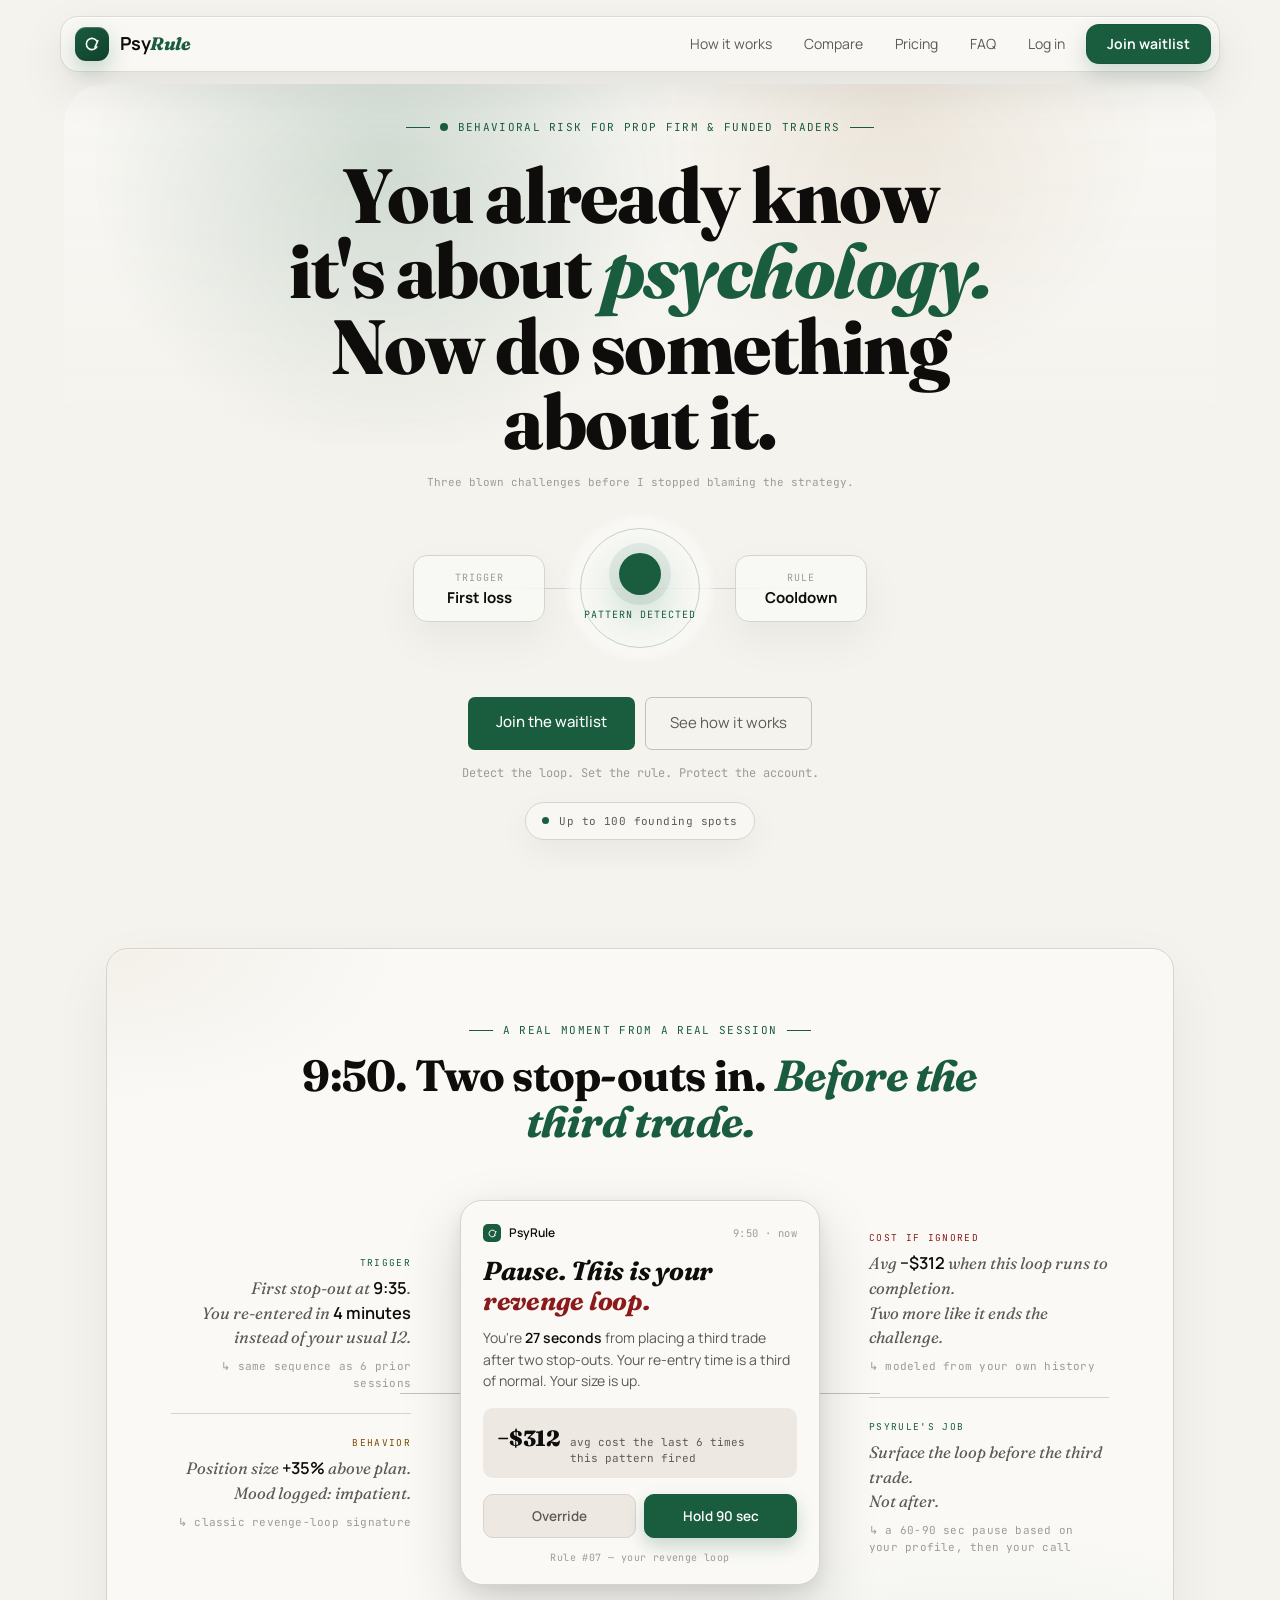
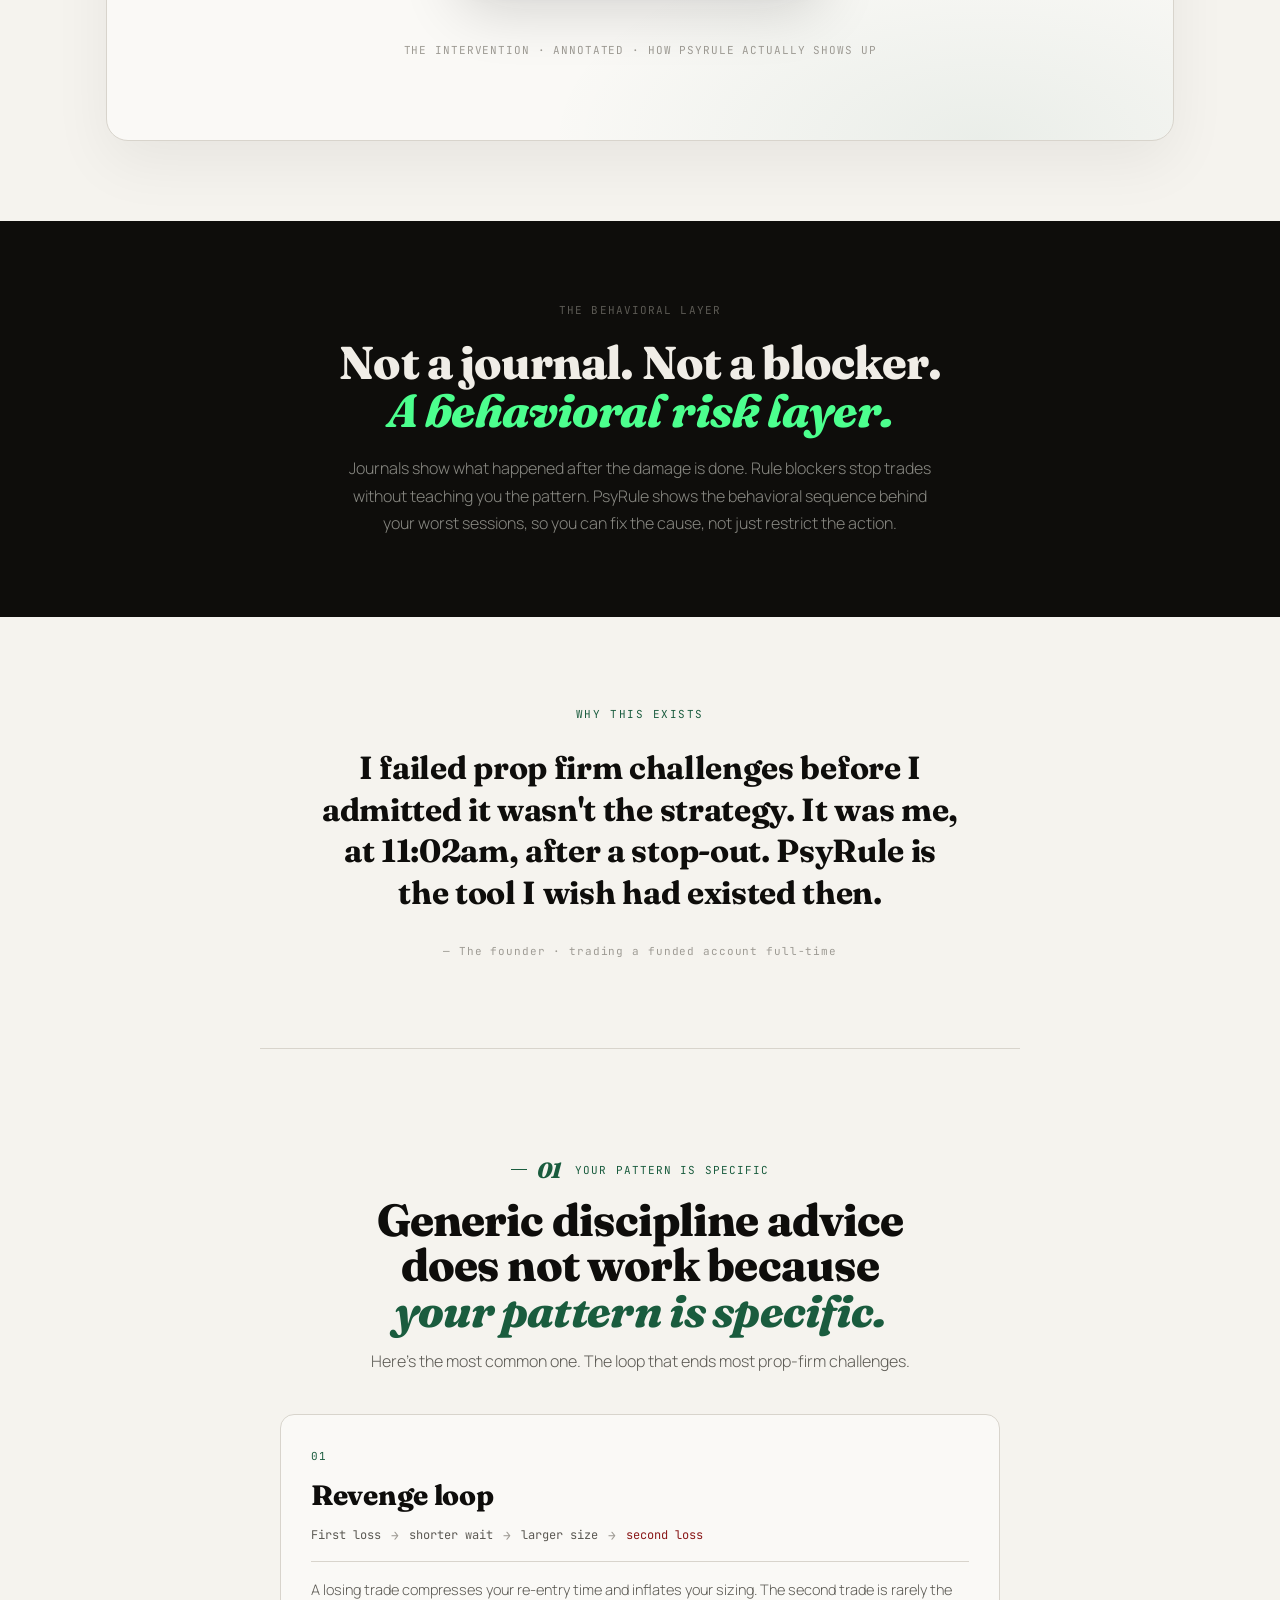
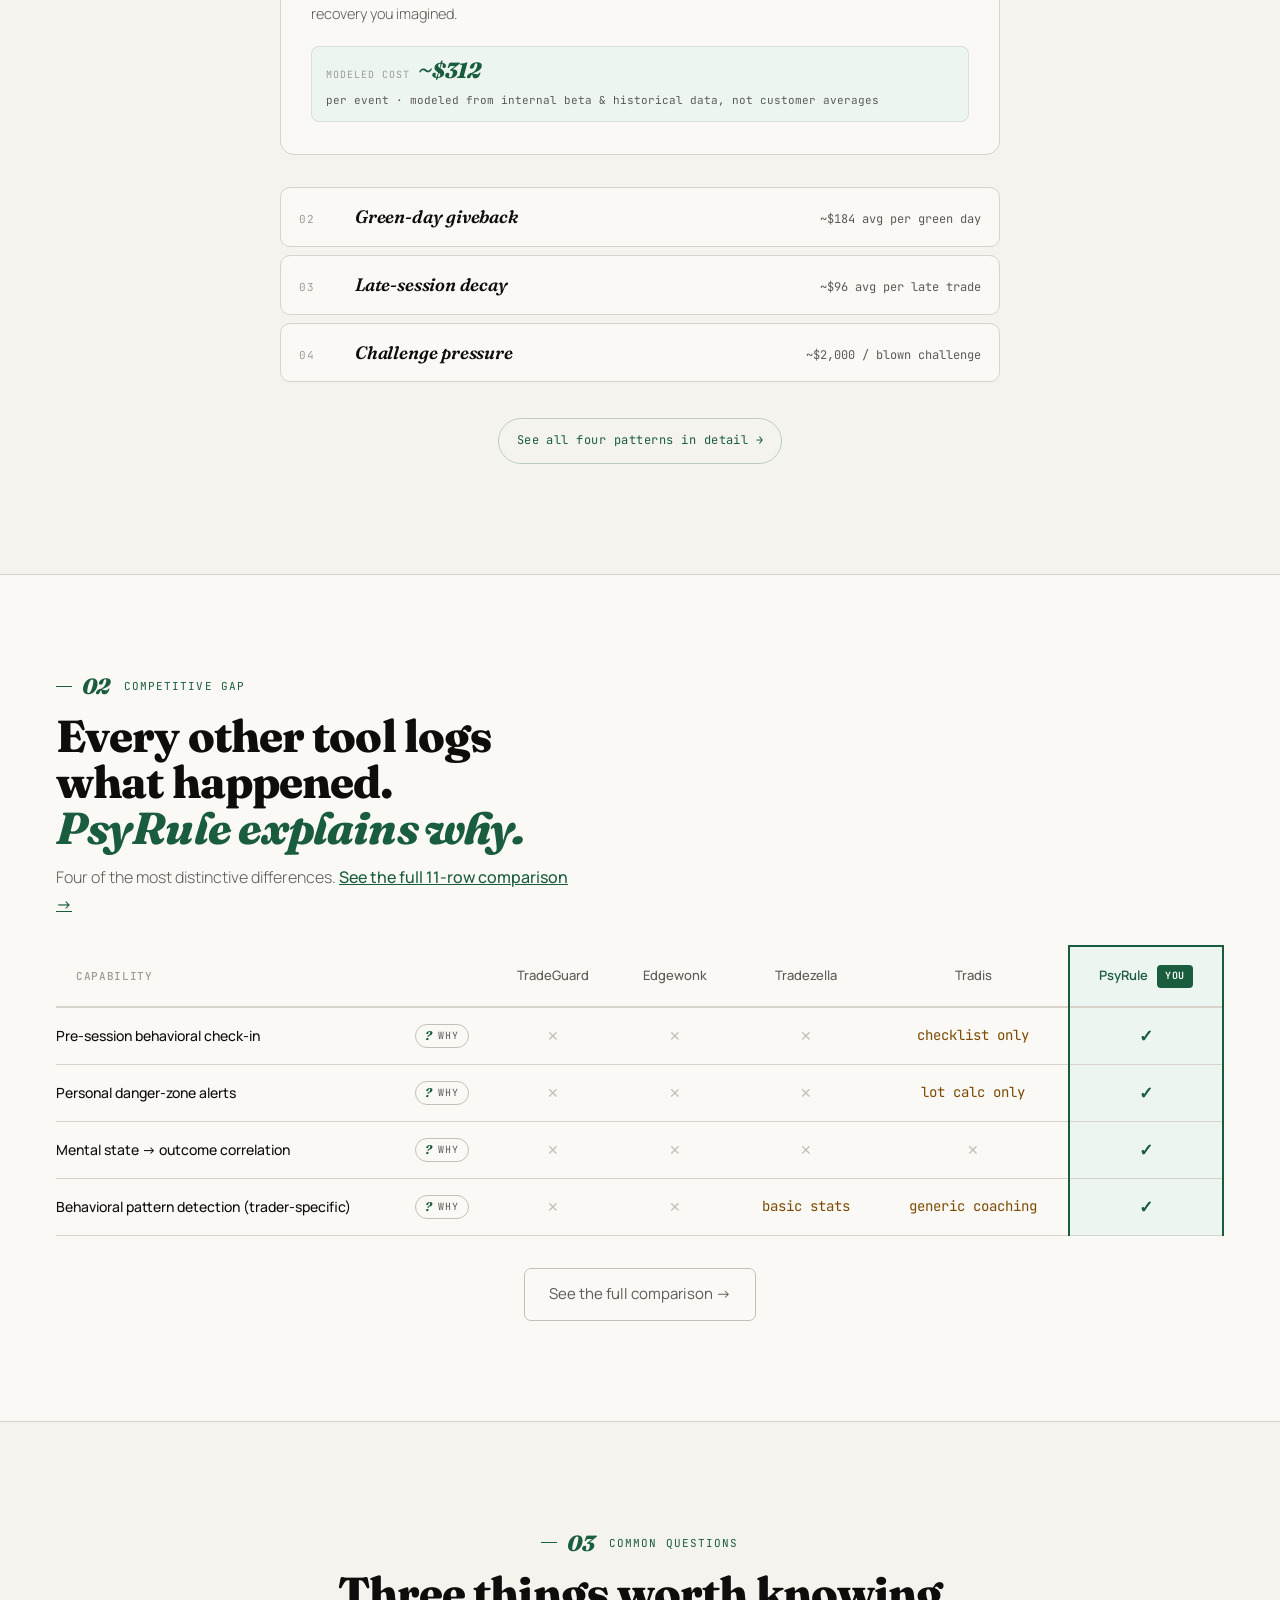
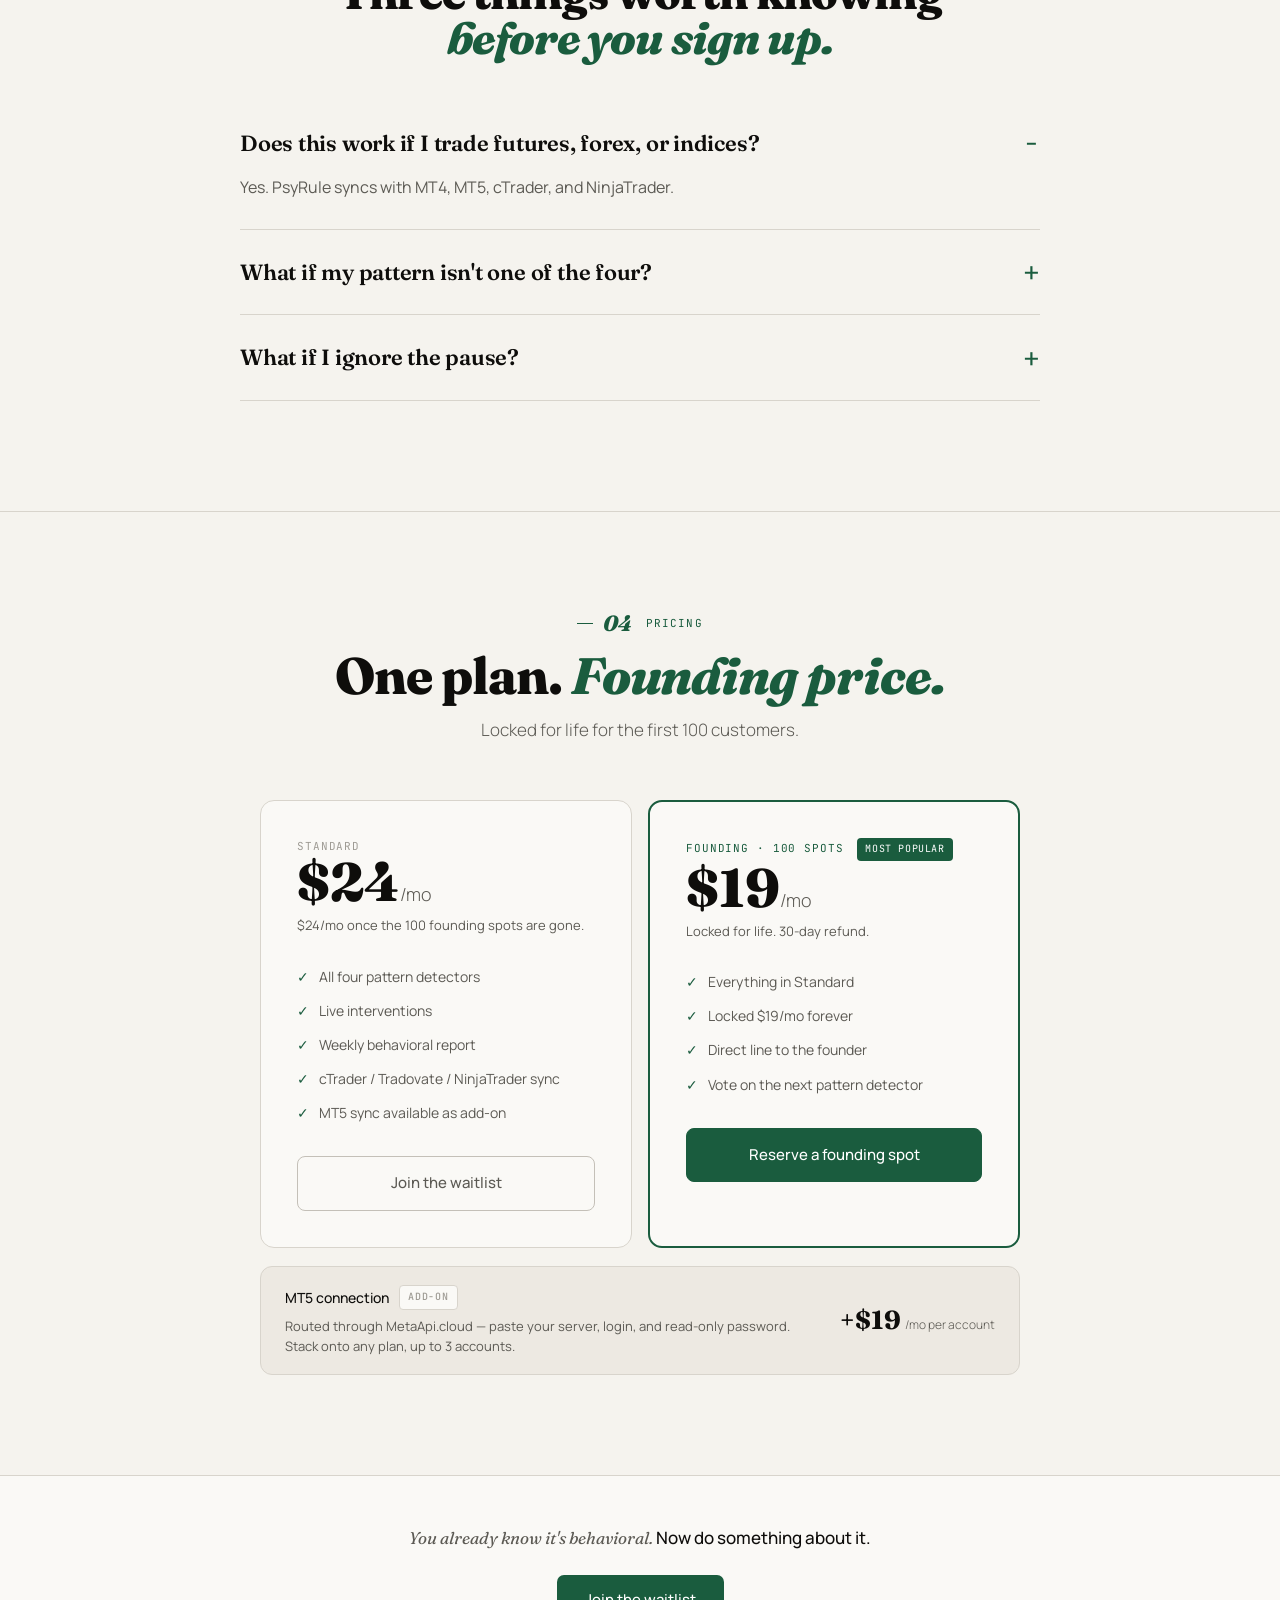
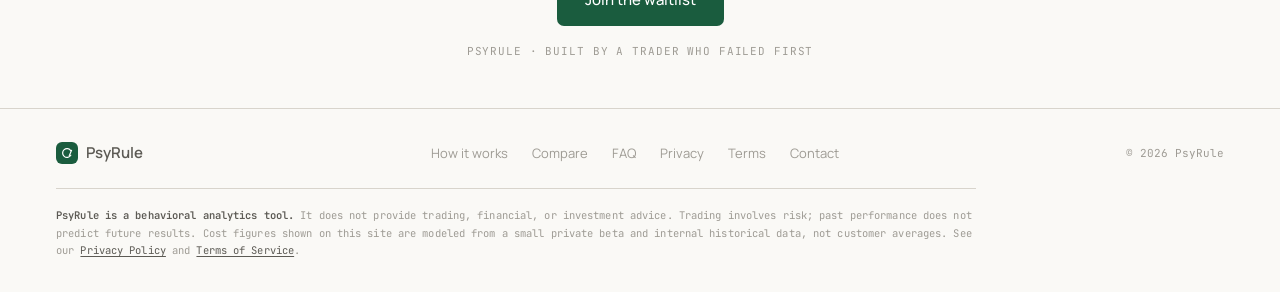
==== commit bcd909f1: "Pricing: tier + MT5 add-on model ($19 founding / $24 standard) Match app-side pricing.ts: Founding $" ====
--- a/index.html
+++ b/index.html
@@ -353,28 +353,36 @@
   <div class="p-grid">
     <div class="p-card">
       <div class="p-tier">Standard</div>
-      <div class="p-price">$19<span>/mo</span></div>
-      <div class="p-desc">$19/mo once the 100 founding spots are gone.</div>
+      <div class="p-price">$24<span>/mo</span></div>
+      <div class="p-desc">$24/mo once the 100 founding spots are gone.</div>
       <ul class="p-feats">
         <li><span class="pck">✓</span>All four pattern detectors</li>
         <li><span class="pck">✓</span>Live interventions</li>
         <li><span class="pck">✓</span>Weekly behavioral report</li>
-        <li><span class="pck">✓</span>MT4/MT5/cTrader/NinjaTrader sync</li>
+        <li><span class="pck">✓</span>cTrader / Tradovate / NinjaTrader sync</li>
+        <li><span class="pck">✓</span>MT5 sync available as add-on</li>
       </ul>
       <a href="https://app.psyrule.app/signup?plan=standard" class="p-btn">Join the waitlist</a>
     </div>
     <div class="p-card feat">
       <div class="p-tier" style="color:var(--green);">Founding · 100 spots <span class="our-badge">Most popular</span></div>
-      <div class="p-price">$12<span>/mo</span></div>
+      <div class="p-price">$19<span>/mo</span></div>
       <div class="p-desc">Locked for life. 30-day refund.</div>
       <ul class="p-feats">
         <li><span class="pck">✓</span>Everything in Standard</li>
-        <li><span class="pck">✓</span>Locked $12/mo forever</li>
+        <li><span class="pck">✓</span>Locked $19/mo forever</li>
         <li><span class="pck">✓</span>Direct line to the founder</li>
         <li><span class="pck">✓</span>Vote on the next pattern detector</li>
       </ul>
       <a href="https://app.psyrule.app/signup?plan=founding" class="p-btn feat">Reserve a founding spot</a>
     </div>
+  </div>
+  <div class="p-addon">
+    <div class="p-addon-meta">
+      <div class="p-addon-name">MT5 connection <span class="p-addon-tag">Add-on</span></div>
+      <div class="p-addon-desc">Routed through MetaApi.cloud — paste your server, login, and read-only password. Stack onto any plan, up to 3 accounts.</div>
+    </div>
+    <div class="p-addon-price">+$19<span>/mo per account</span></div>
   </div>
 </div>
 
--- a/psyrule.css
+++ b/psyrule.css
@@ -201,6 +201,13 @@
 .p-btn:hover { color: var(--ink); border-color: var(--ink); }
 .p-btn.feat { background: var(--green); color: #fff; border-color: var(--green); }
 .p-btn.feat:hover { background: var(--green2); border-color: var(--green2); }
+.p-addon { max-width: 760px; margin: 18px auto 0; background: var(--cream2); border: 1px solid var(--border); border-radius: 12px; padding: 18px 24px; display: flex; align-items: center; justify-content: space-between; gap: 20px; flex-wrap: wrap; }
+.p-addon-meta { flex: 1 1 320px; min-width: 0; }
+.p-addon-name { font-family: 'Manrope', sans-serif; font-size: 14px; font-weight: 500; color: var(--ink); display: flex; align-items: center; gap: 10px; flex-wrap: wrap; }
+.p-addon-tag { font-family: 'JetBrains Mono', monospace; font-size: 10px; letter-spacing: .08em; text-transform: uppercase; color: var(--ink3); background: var(--white); border: 1px solid var(--border); padding: 3px 8px; border-radius: 4px; }
+.p-addon-desc { font-size: 13px; color: var(--ink2); margin-top: 6px; line-height: 1.55; }
+.p-addon-price { font-family: 'Fraunces', serif; font-weight: 700; font-size: 26px; color: var(--ink); white-space: nowrap; }
+.p-addon-price span { font-size: 12px; color: var(--ink2); font-family: 'Manrope', sans-serif; font-weight: 300; margin-left: 4px; letter-spacing: 0; }
 
 /* FOOTER */
 .foot-manifesto { background: var(--white); border-top: 1px solid var(--border); padding: 48px 56px; text-align: center; }
@@ -429,6 +436,7 @@
   .diff-band { padding: 72px 20px; }
   .pricing-section { padding: 72px 20px; }
   .p-grid { grid-template-columns: 1fr; }
+  .p-addon { padding: 16px 18px; }
   footer { padding: 24px 20px; gap: 18px; text-align: center; }
   .foot-row { flex-direction: column; gap: 16px; }
   .foot-disclaimer { text-align: left; padding-top: 16px; }
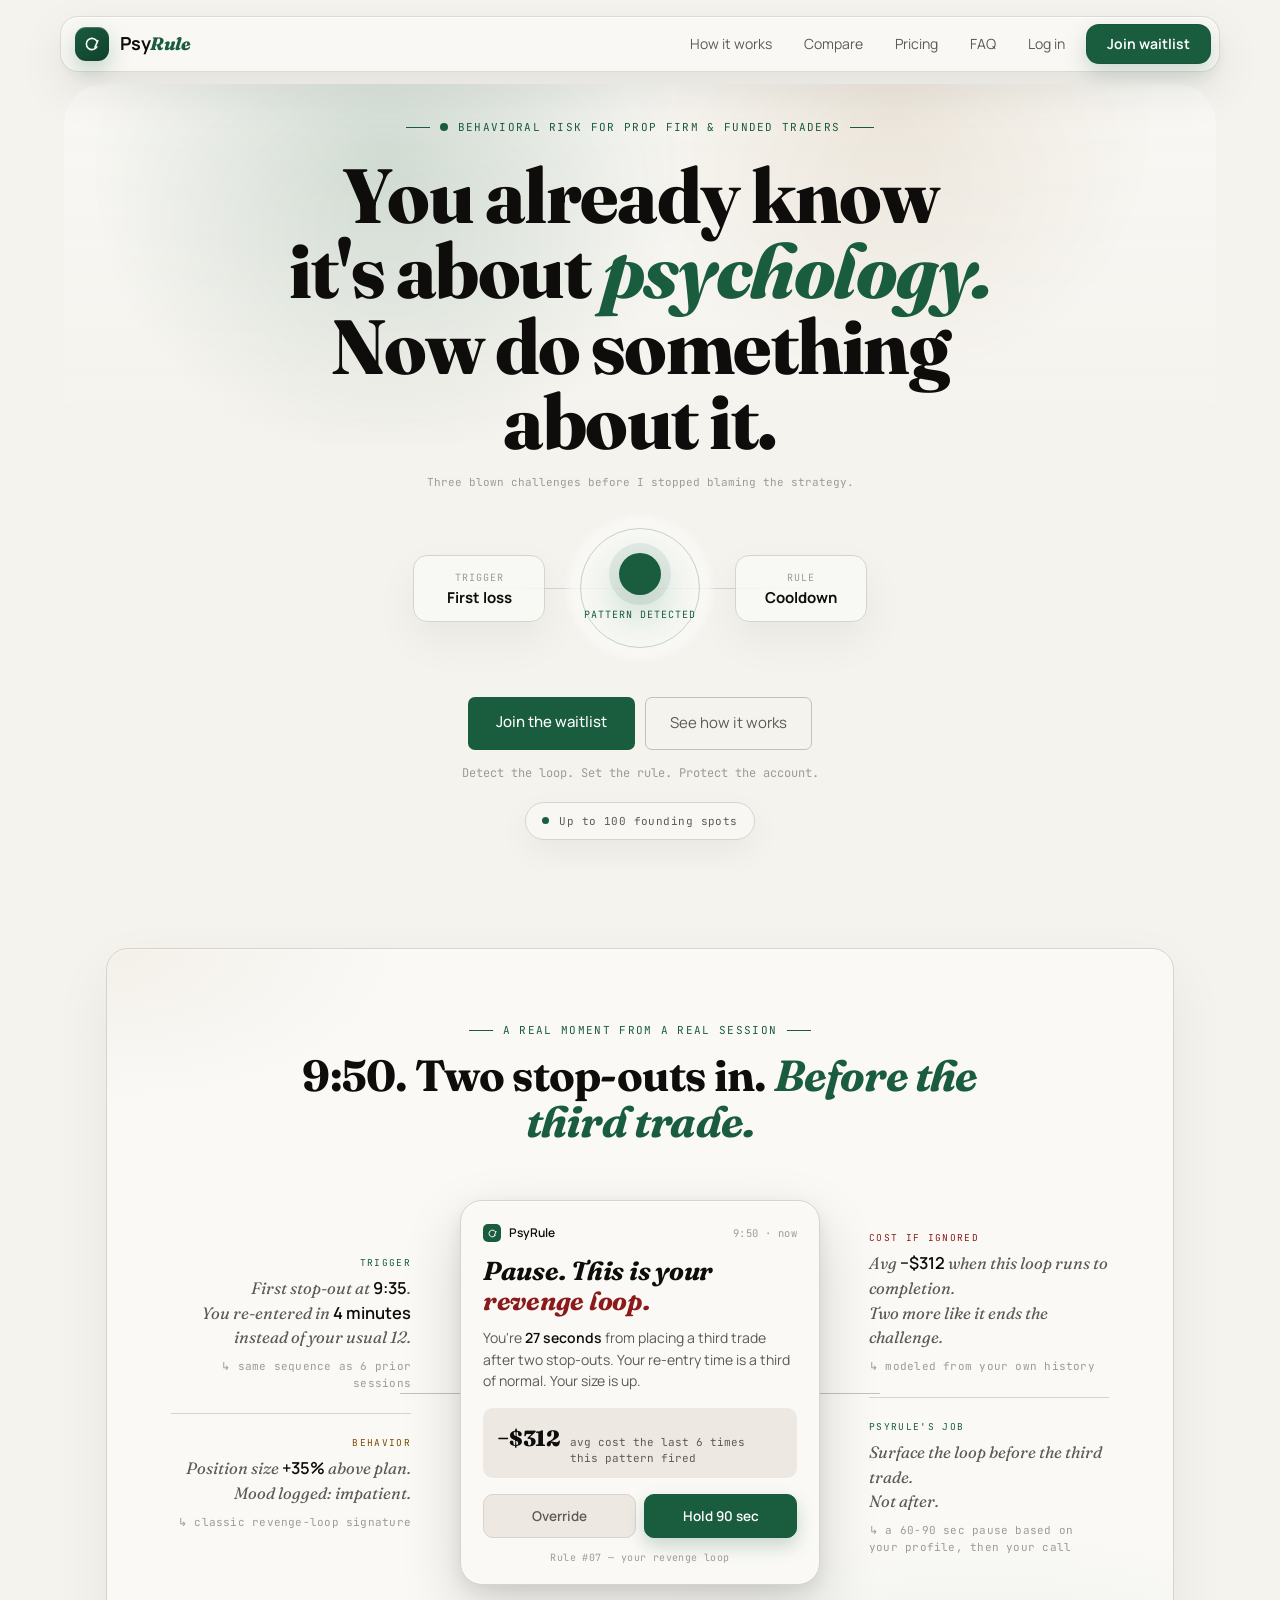
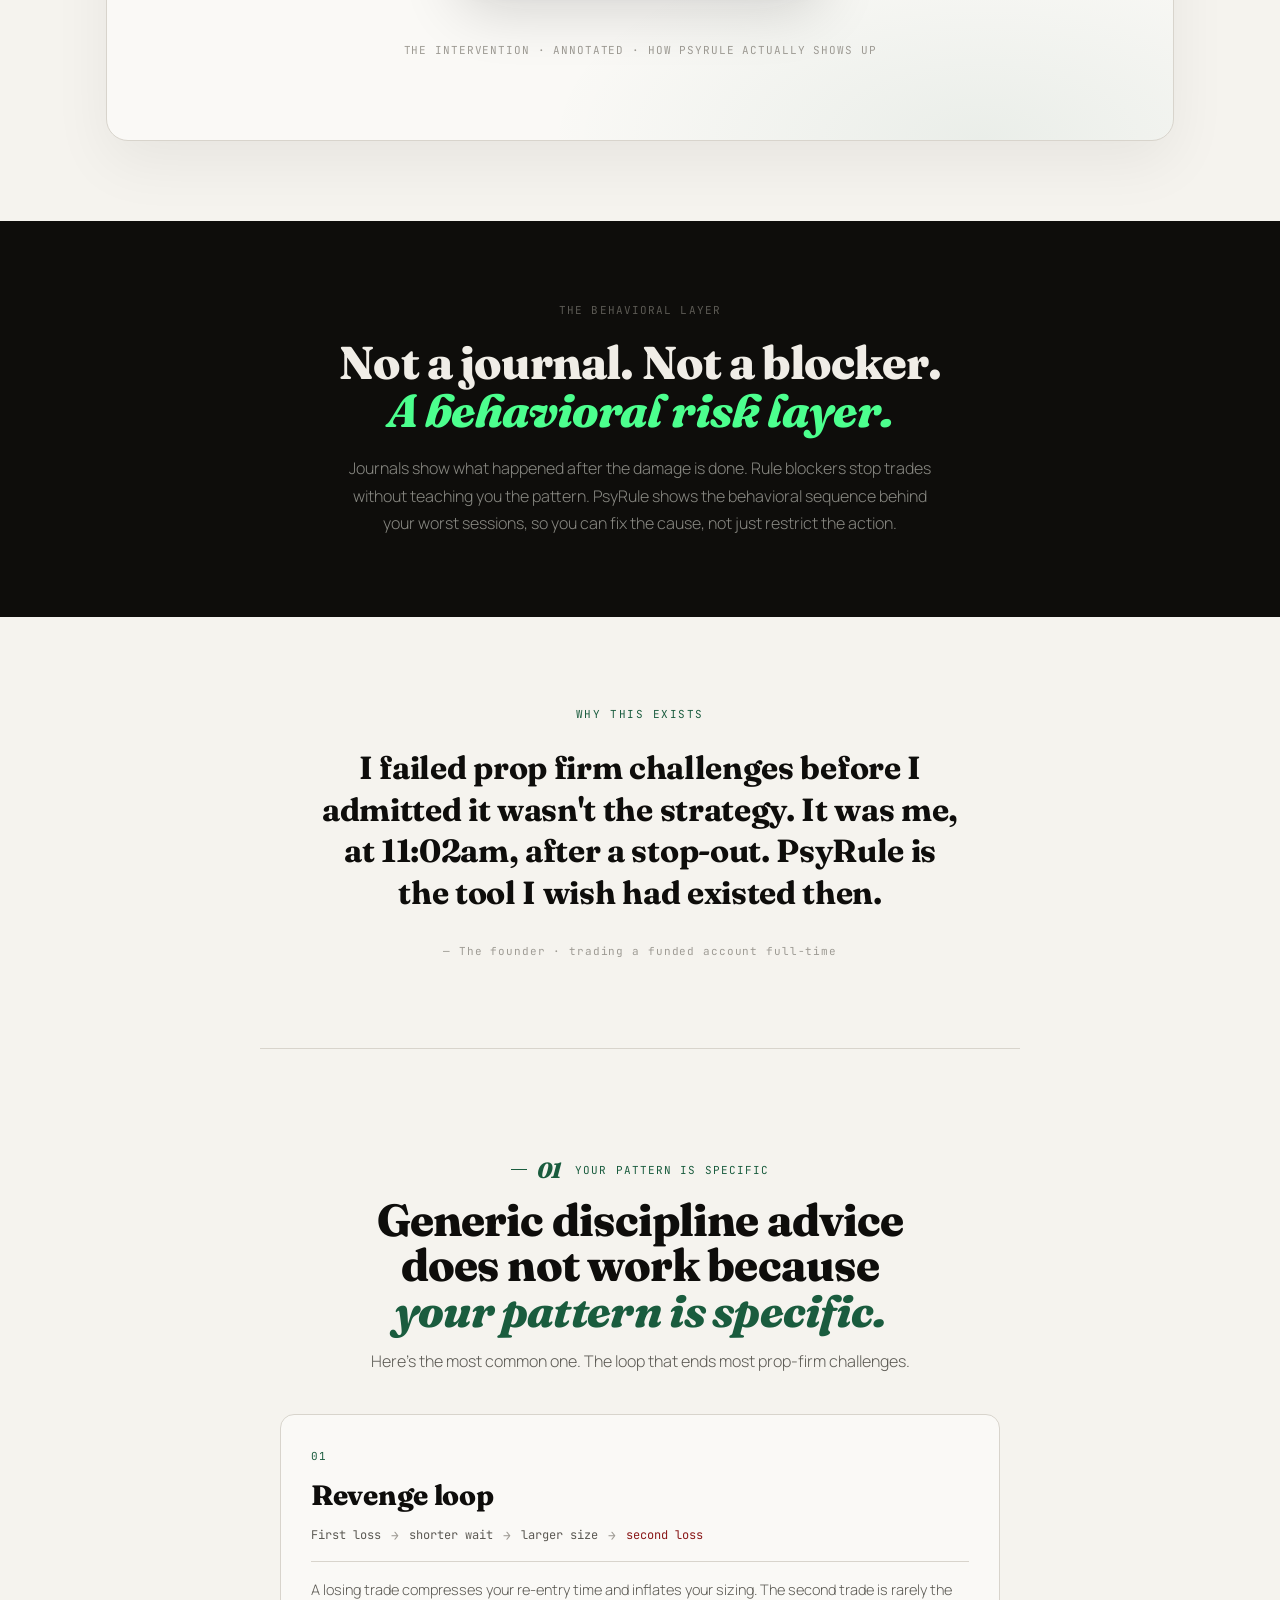
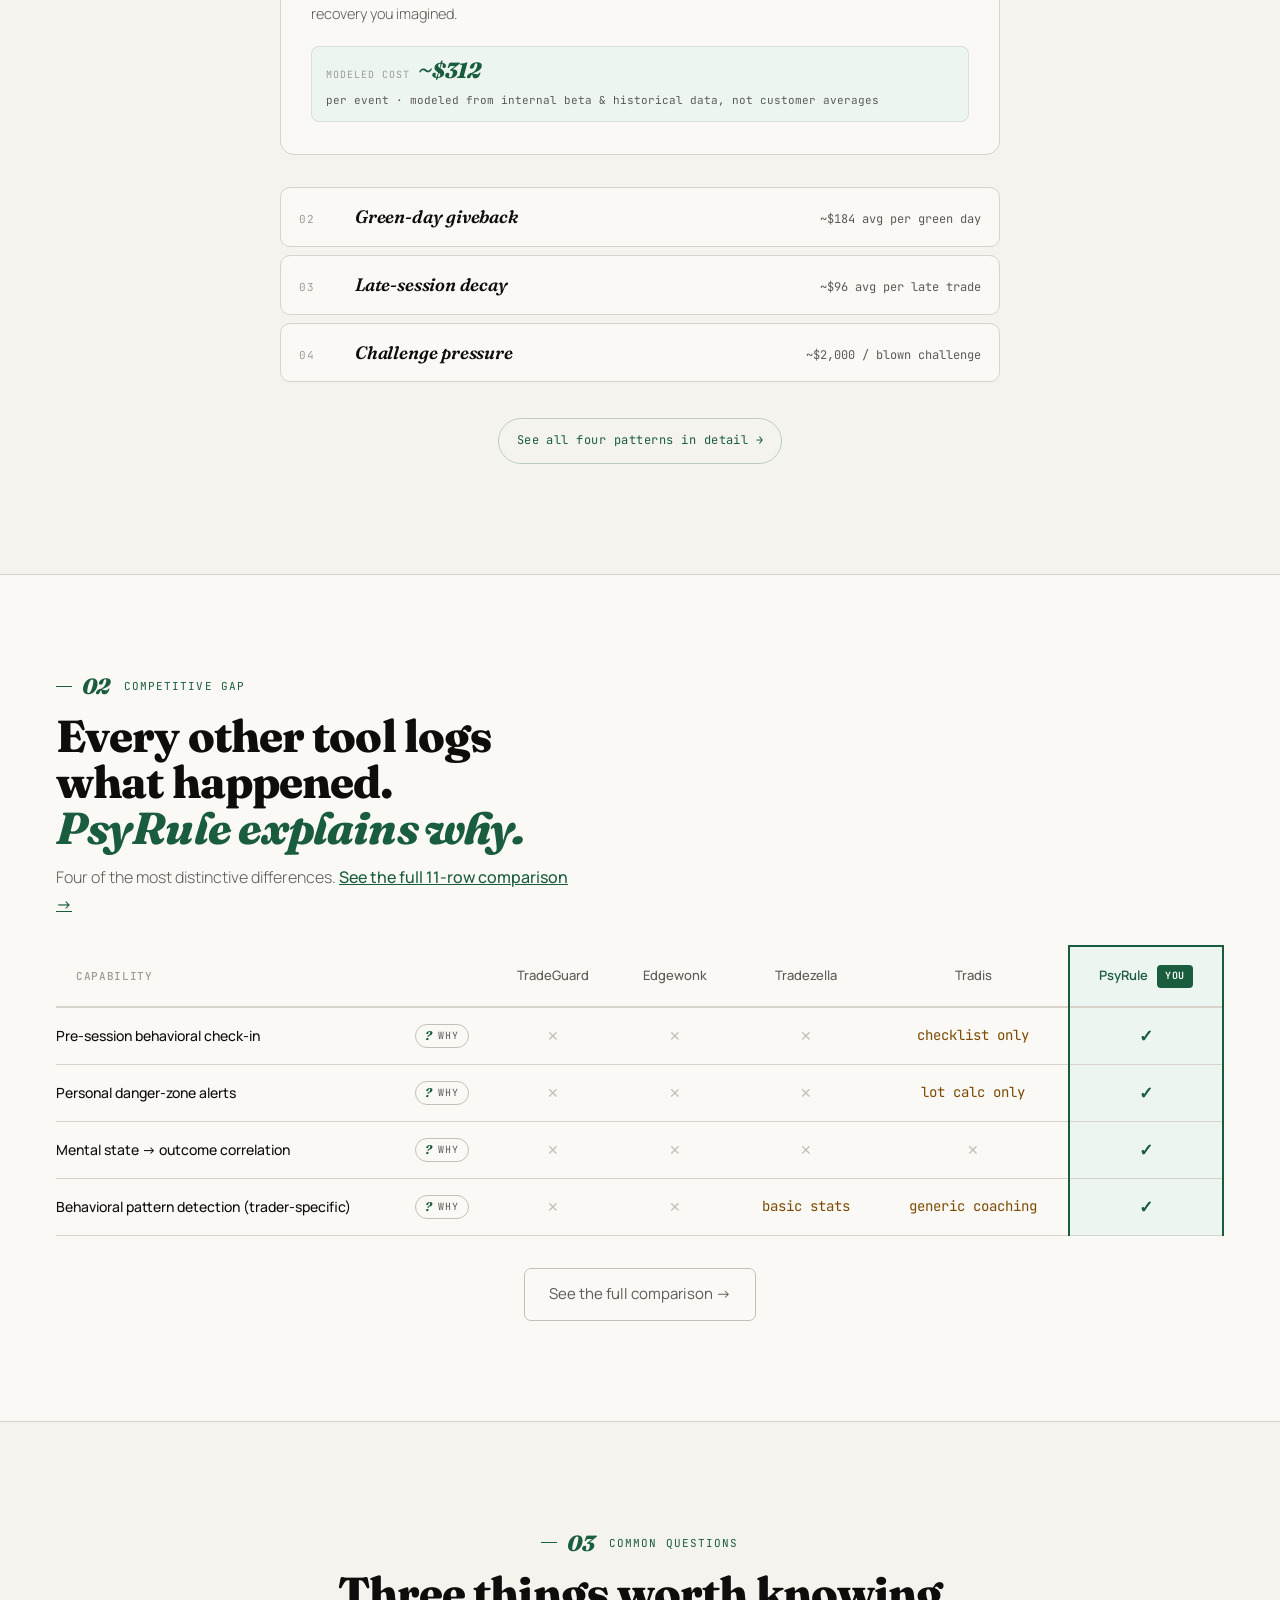
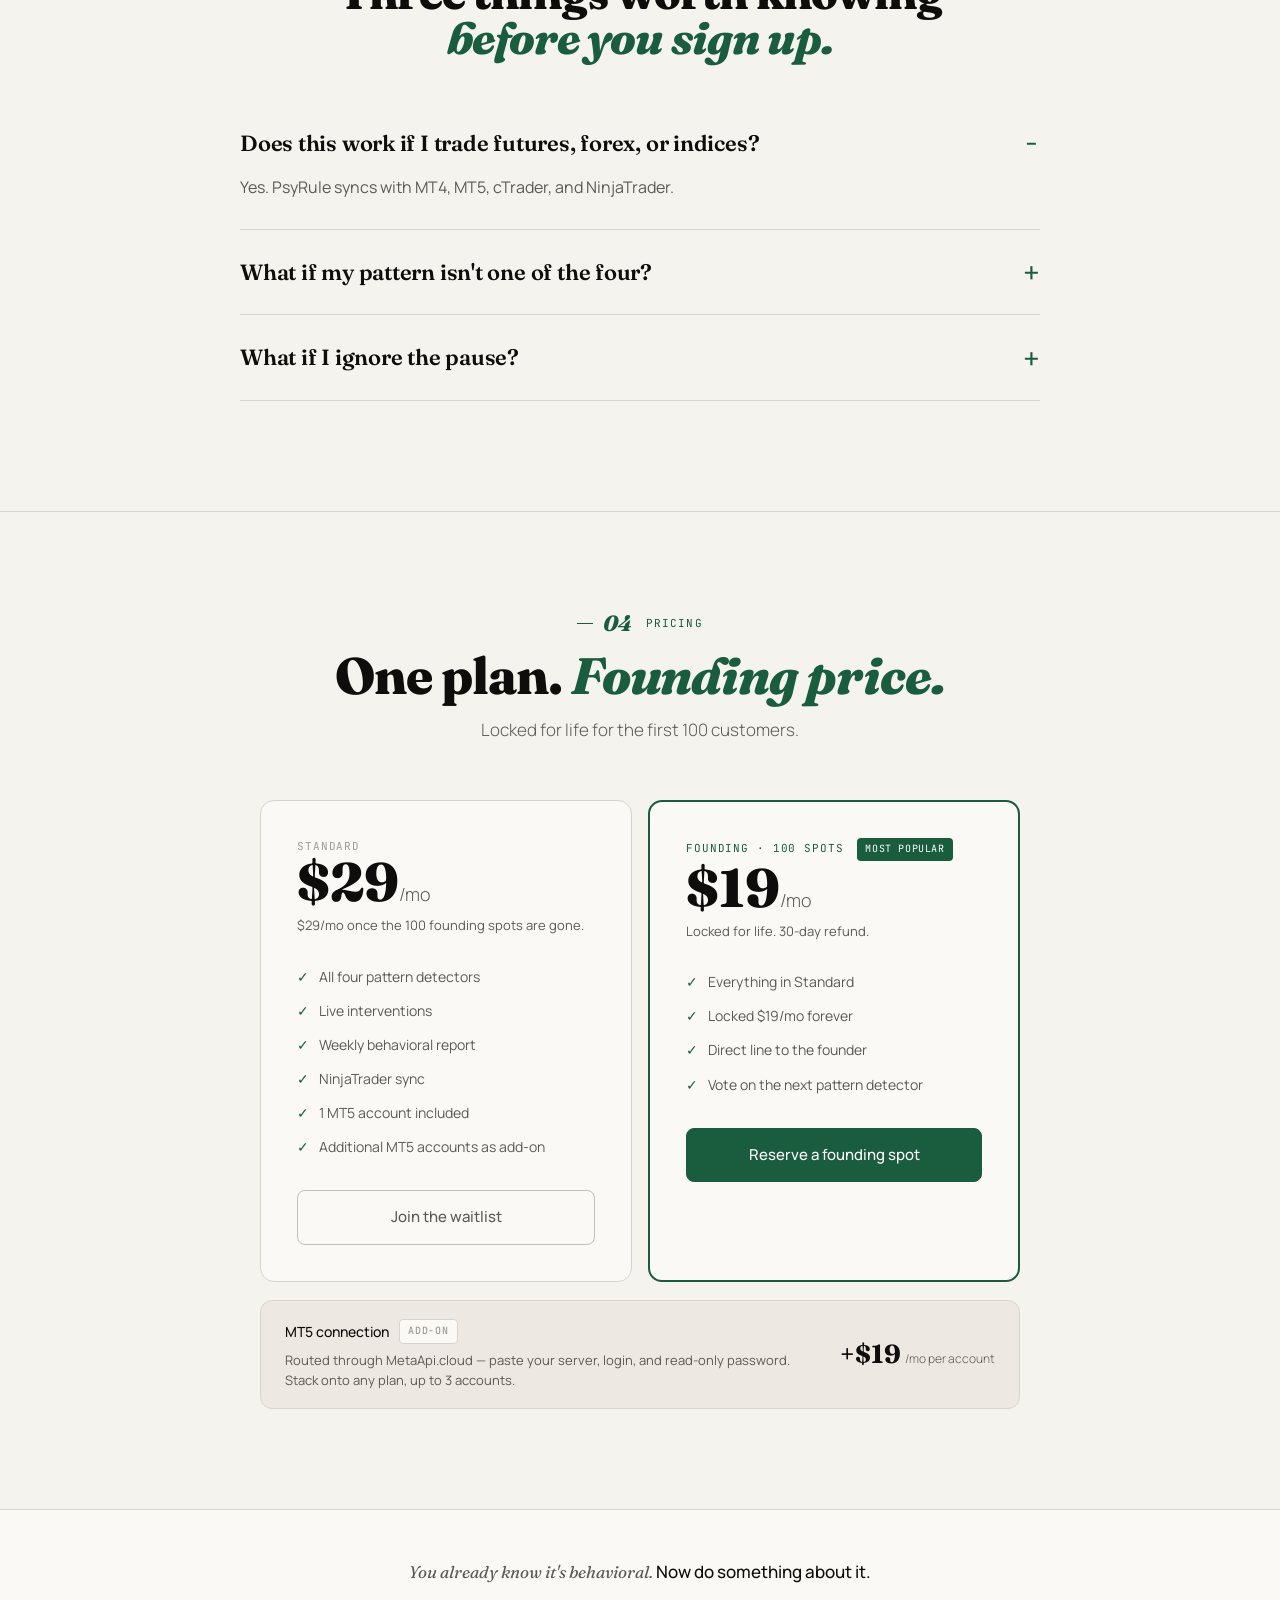
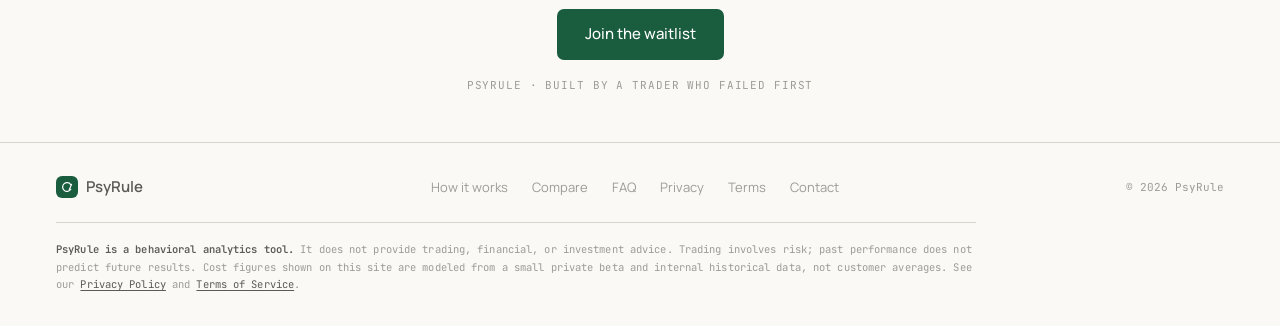
==== commit e18d8519: "pricing: raise standard to $29/mo, bundle 1 MT5 account" ====
--- a/index.html
+++ b/index.html
@@ -353,14 +353,15 @@
   <div class="p-grid">
     <div class="p-card">
       <div class="p-tier">Standard</div>
-      <div class="p-price">$24<span>/mo</span></div>
-      <div class="p-desc">$24/mo once the 100 founding spots are gone.</div>
+      <div class="p-price">$29<span>/mo</span></div>
+      <div class="p-desc">$29/mo once the 100 founding spots are gone.</div>
       <ul class="p-feats">
         <li><span class="pck">✓</span>All four pattern detectors</li>
         <li><span class="pck">✓</span>Live interventions</li>
         <li><span class="pck">✓</span>Weekly behavioral report</li>
-        <li><span class="pck">✓</span>cTrader / Tradovate / NinjaTrader sync</li>
-        <li><span class="pck">✓</span>MT5 sync available as add-on</li>
+        <li><span class="pck">✓</span>NinjaTrader sync</li>
+        <li><span class="pck">✓</span>1 MT5 account included</li>
+        <li><span class="pck">✓</span>Additional MT5 accounts as add-on</li>
       </ul>
       <a href="https://app.psyrule.app/signup?plan=standard" class="p-btn">Join the waitlist</a>
     </div>
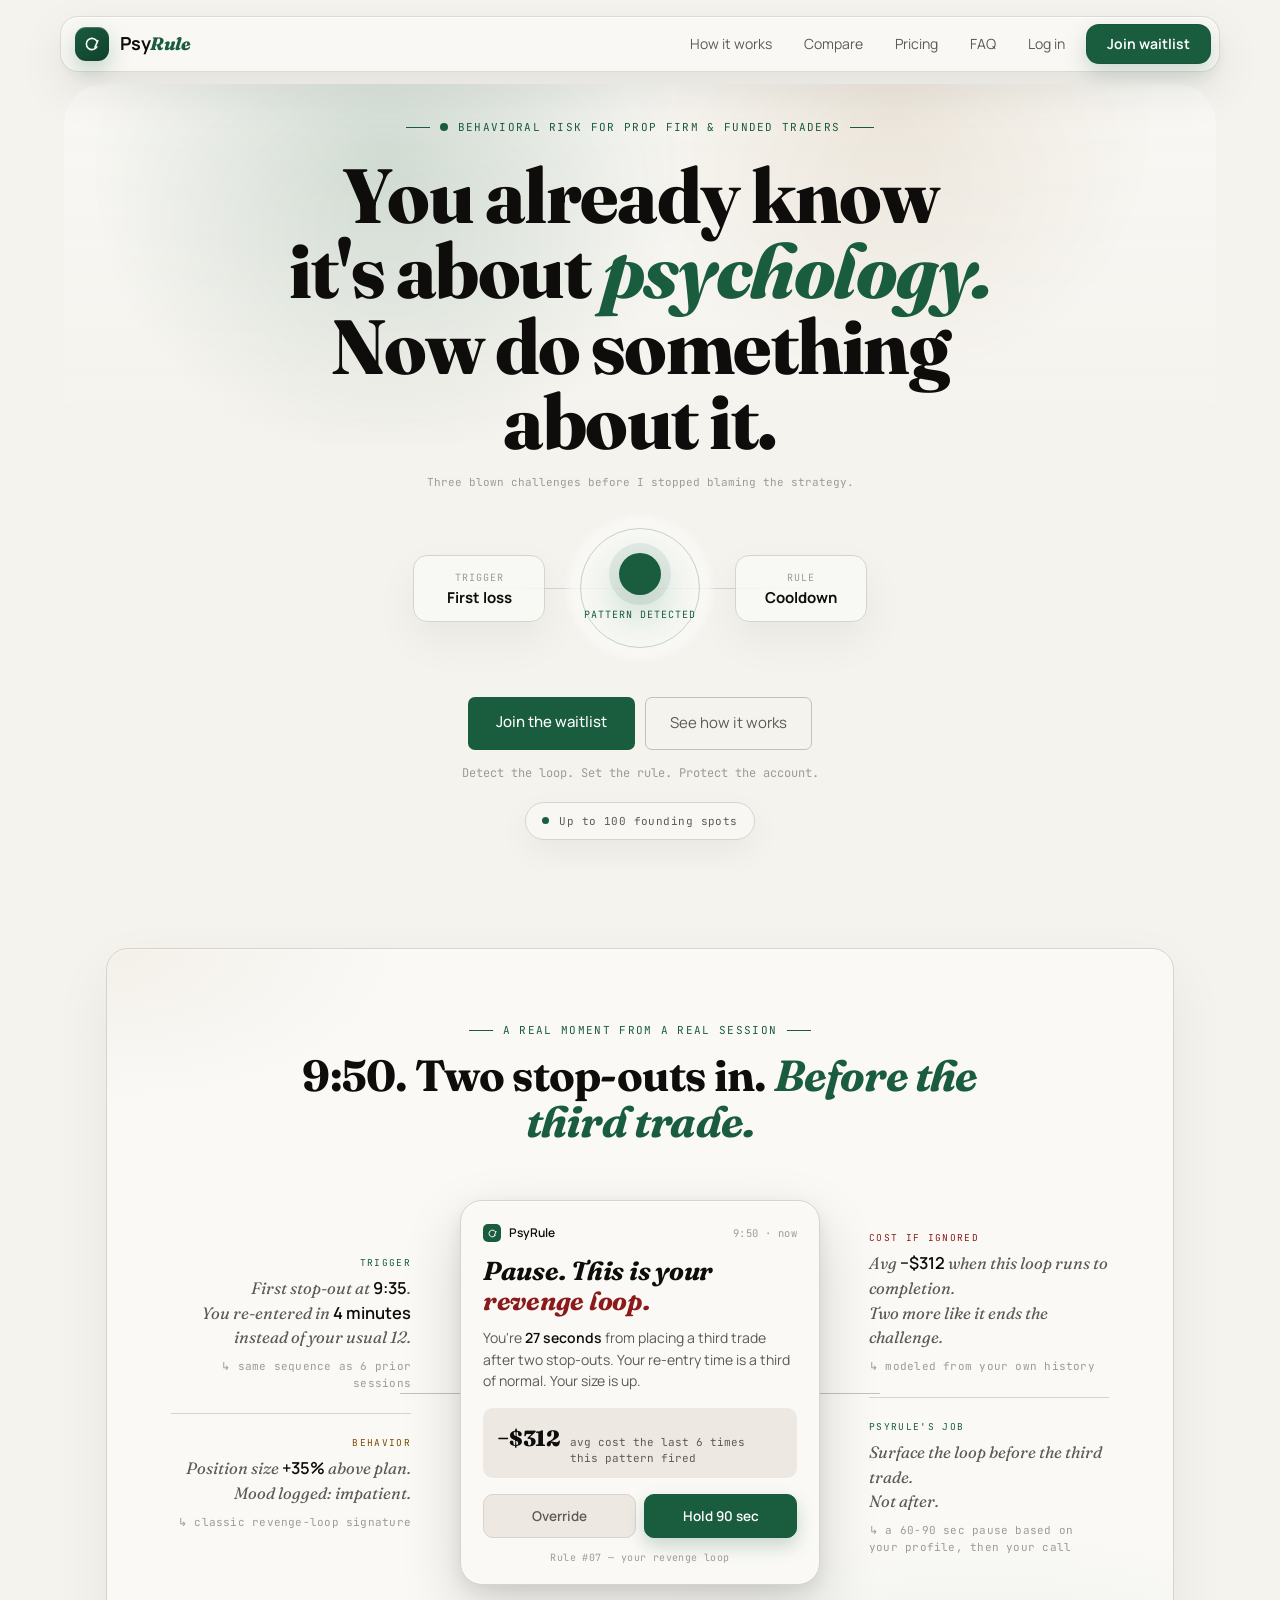
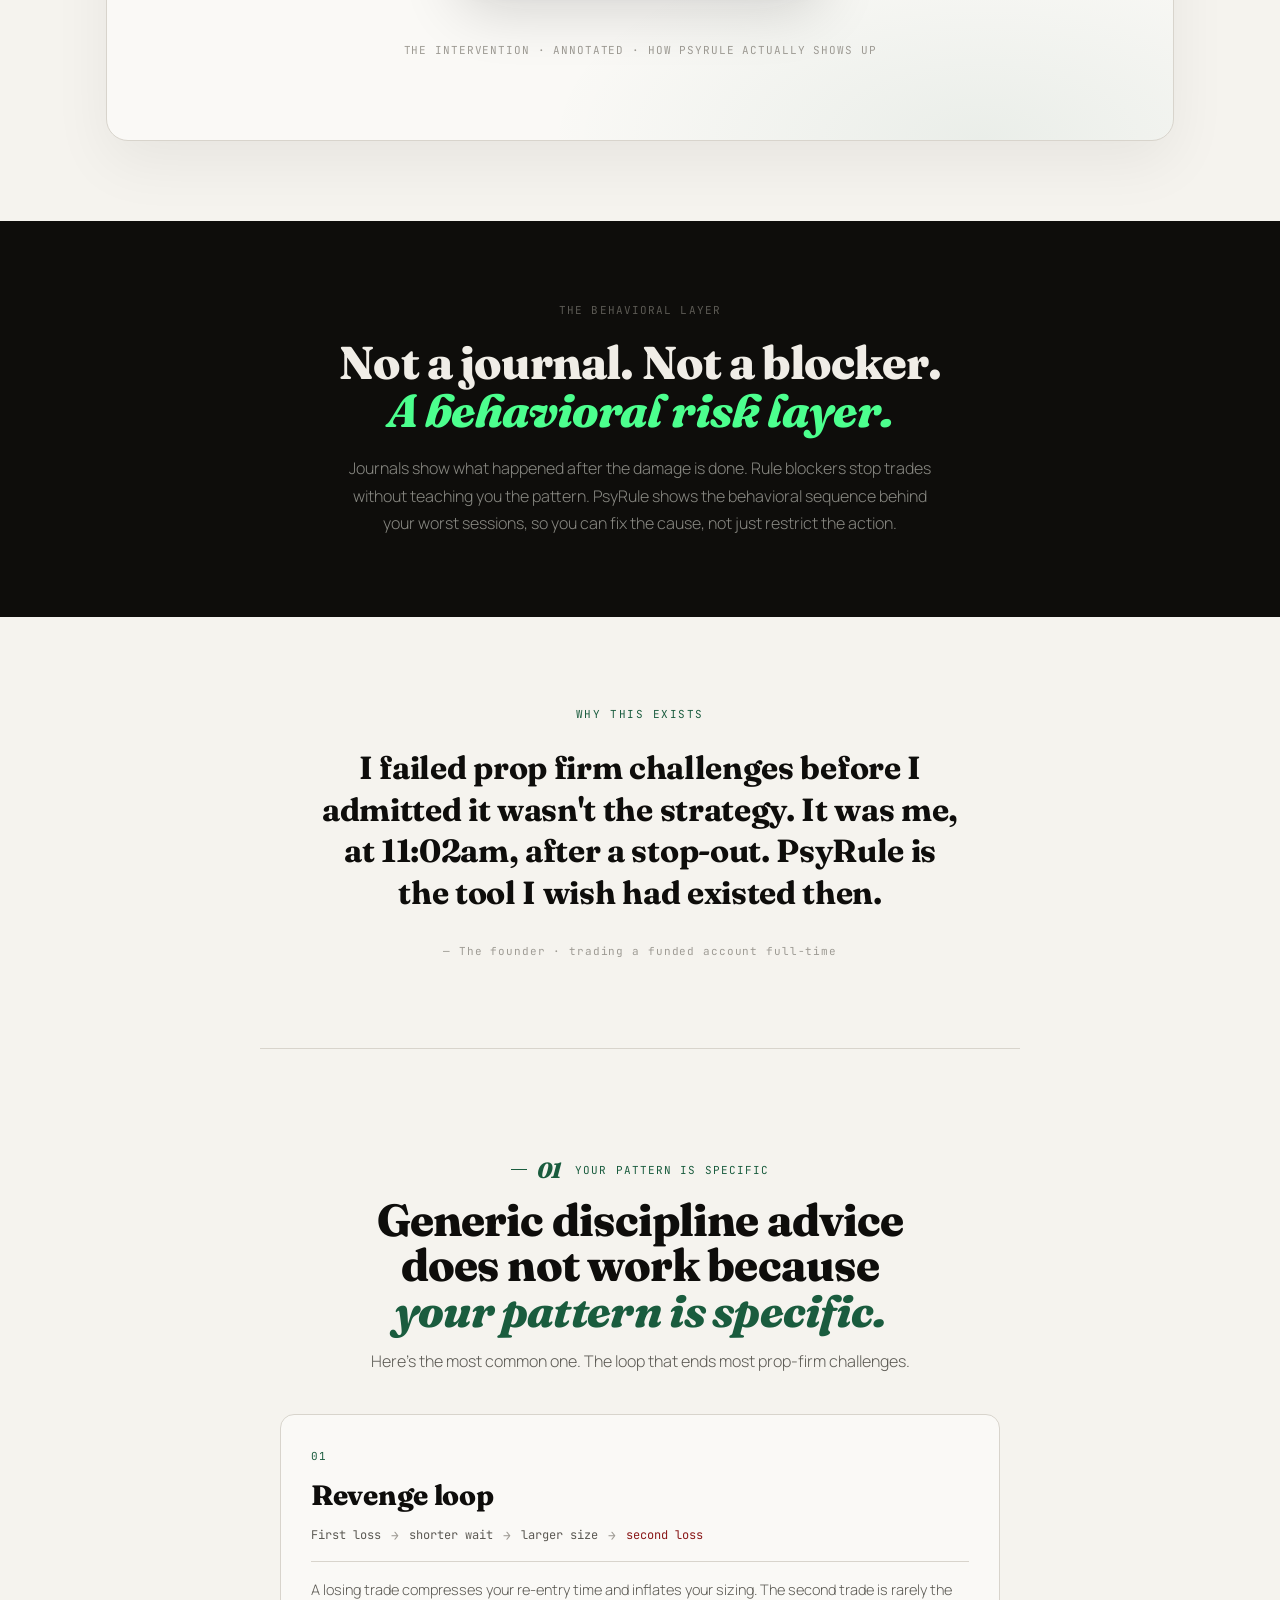
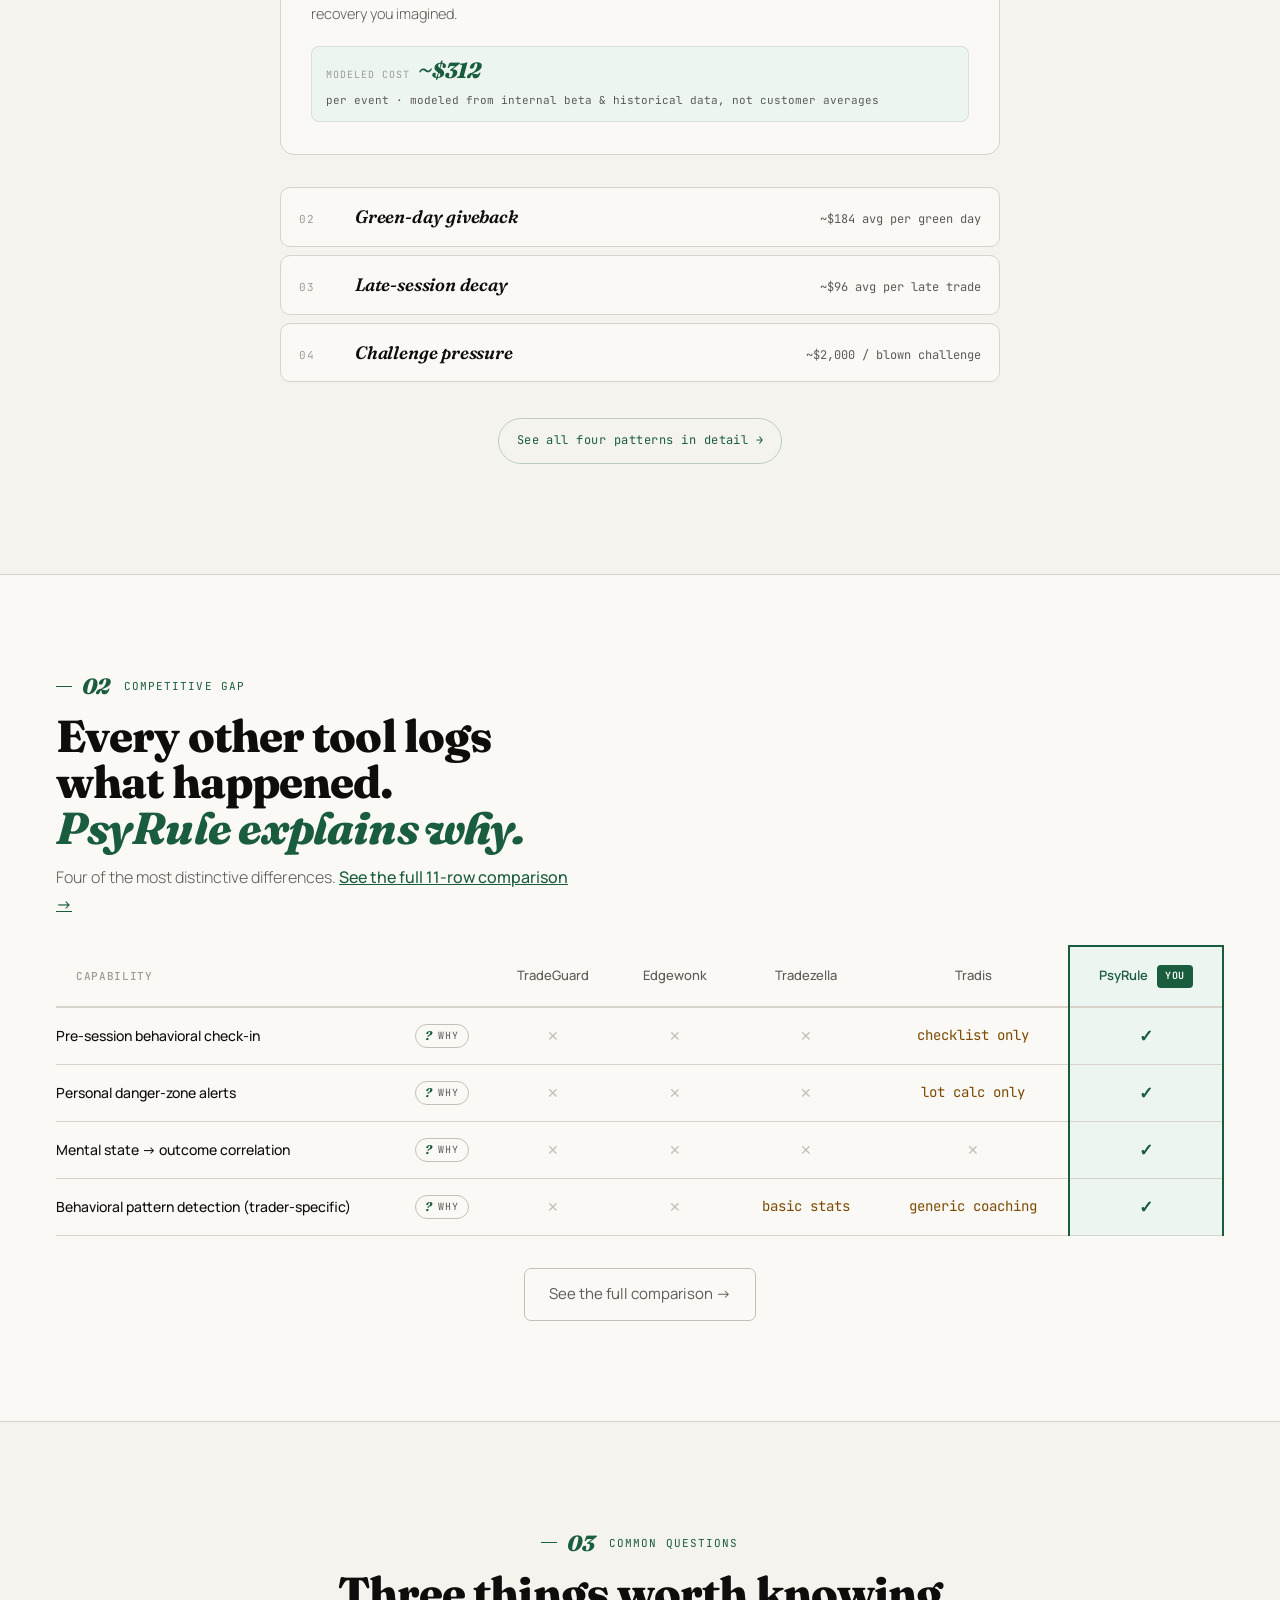
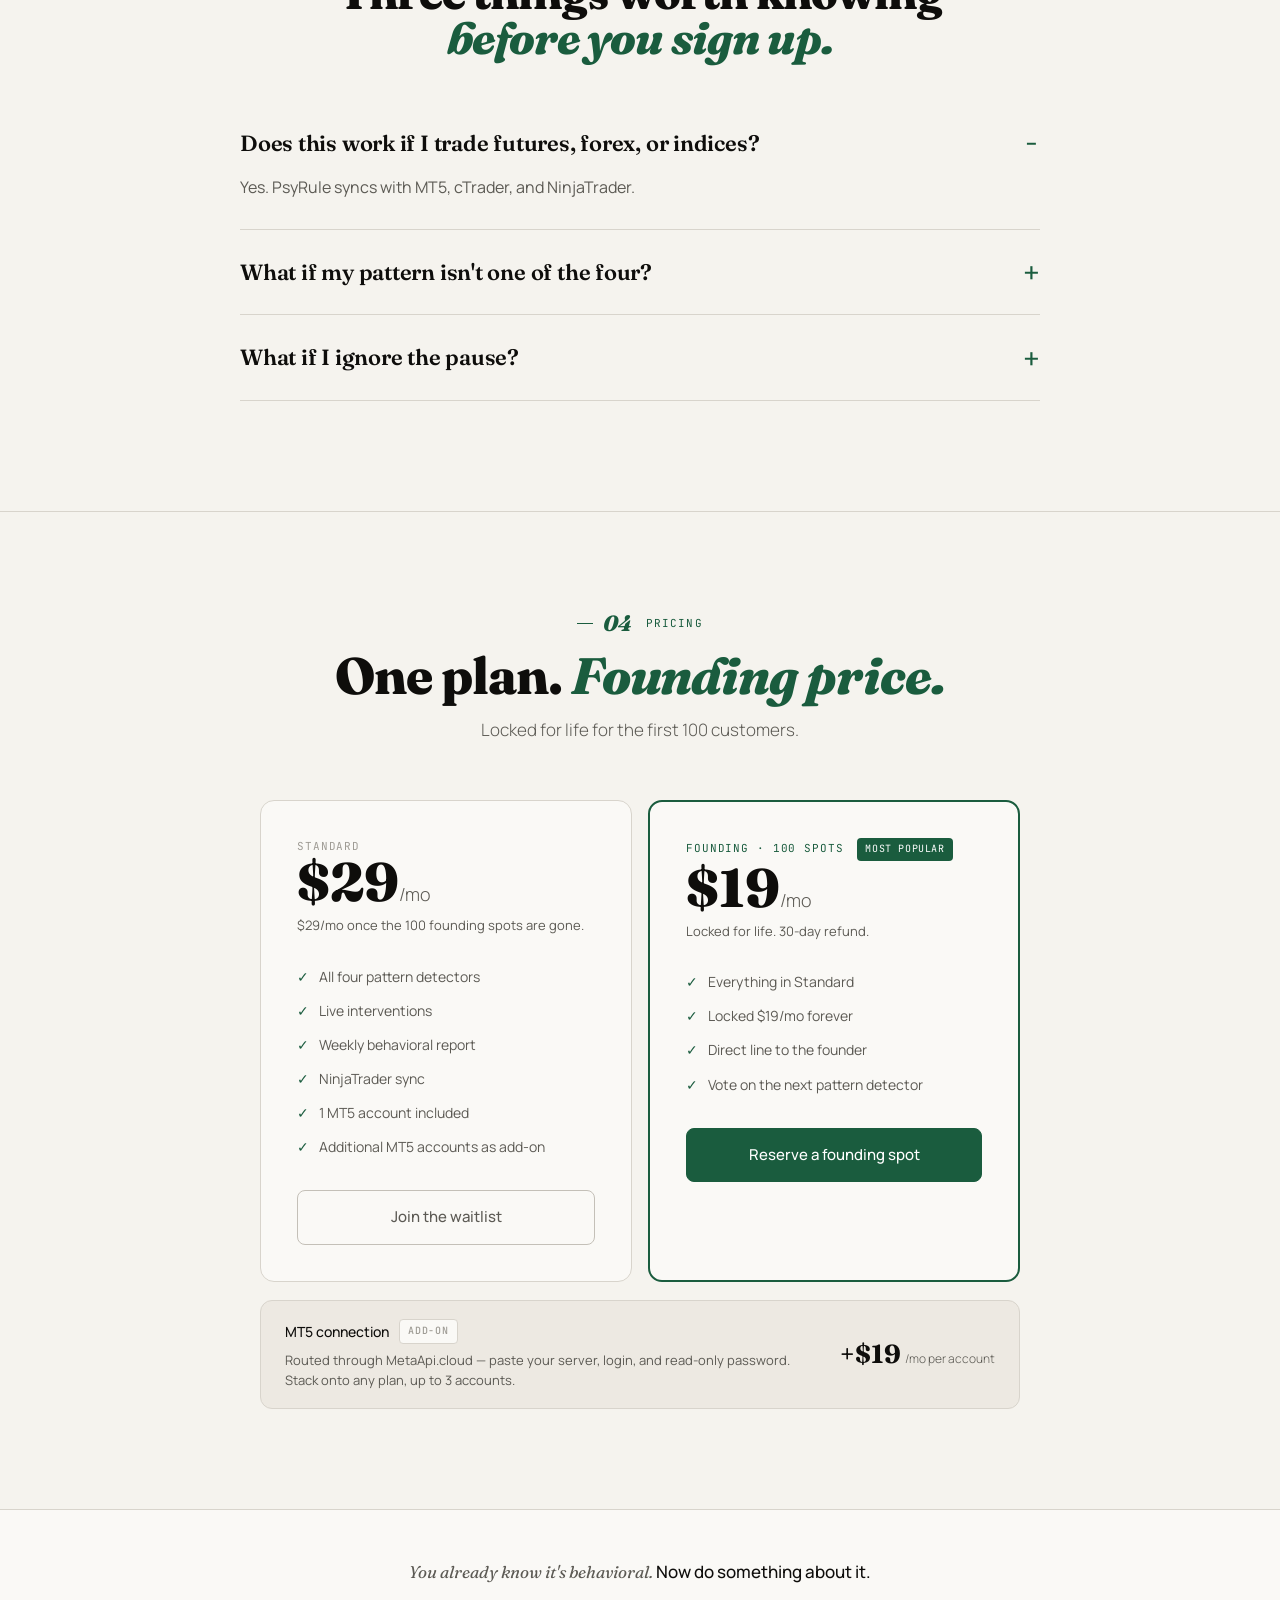
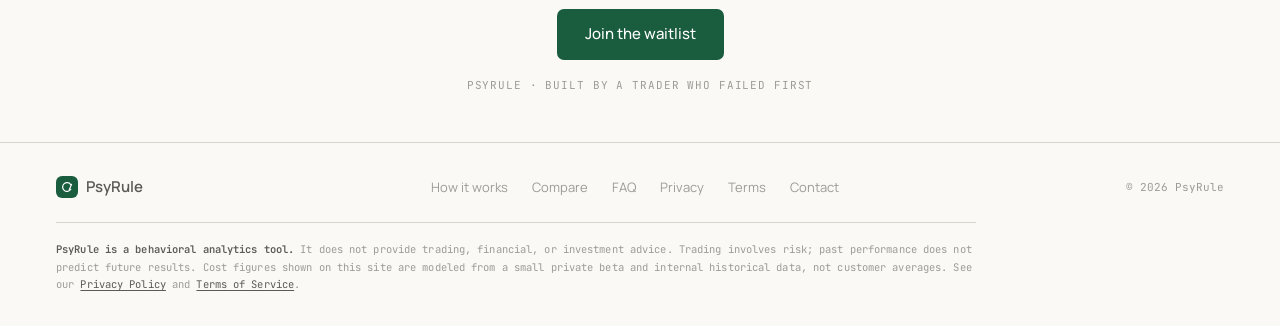
==== commit bdcf3c7c: "brokers: remove MT4 from advertised platforms MT4 was listed alongside MT5/cTrader/NinjaTrader on th" ====
--- a/index.html
+++ b/index.html
@@ -324,7 +324,7 @@
       <details class="faq-item" open>
         <summary>Does this work if I trade futures, forex, or indices?</summary>
         <div class="faq-body">
-          <p>Yes. PsyRule syncs with MT4, MT5, cTrader, and NinjaTrader.</p>
+          <p>Yes. PsyRule syncs with MT5, cTrader, and NinjaTrader.</p>
         </div>
       </details>
       <details class="faq-item">
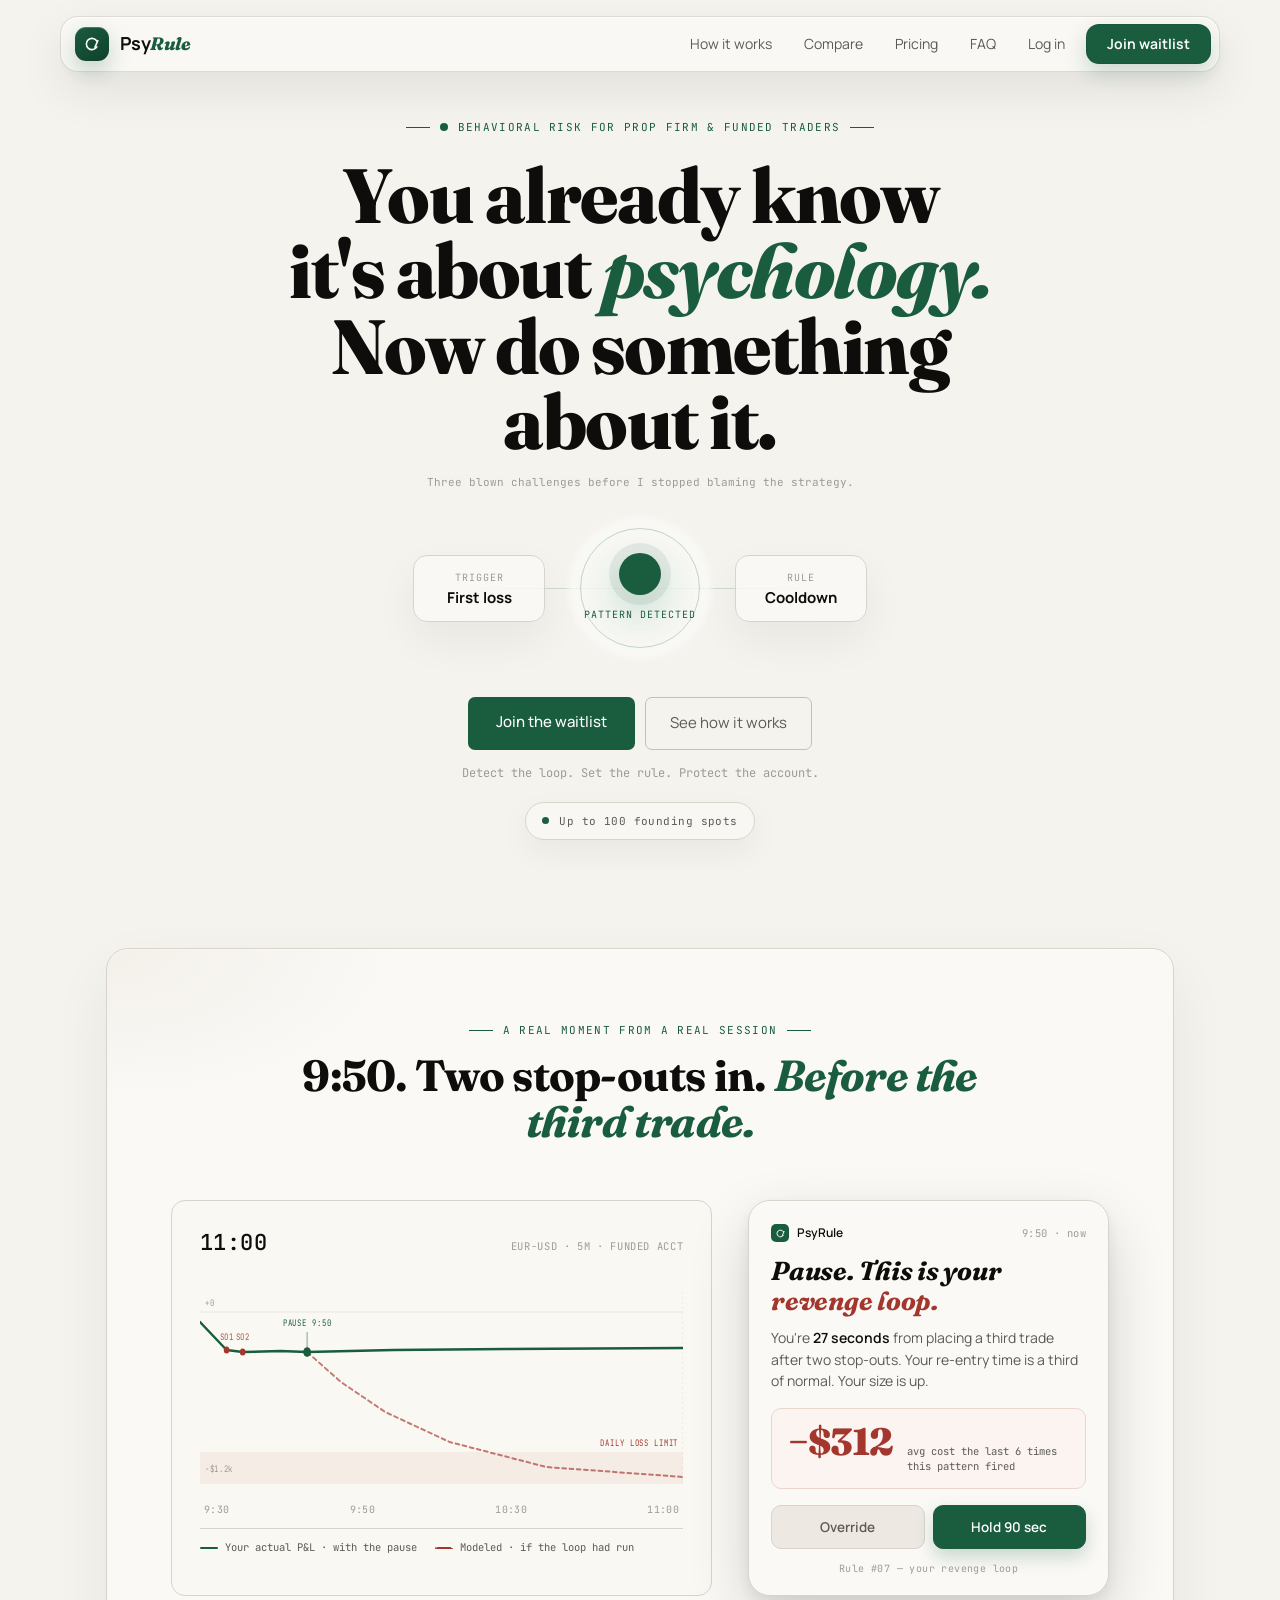
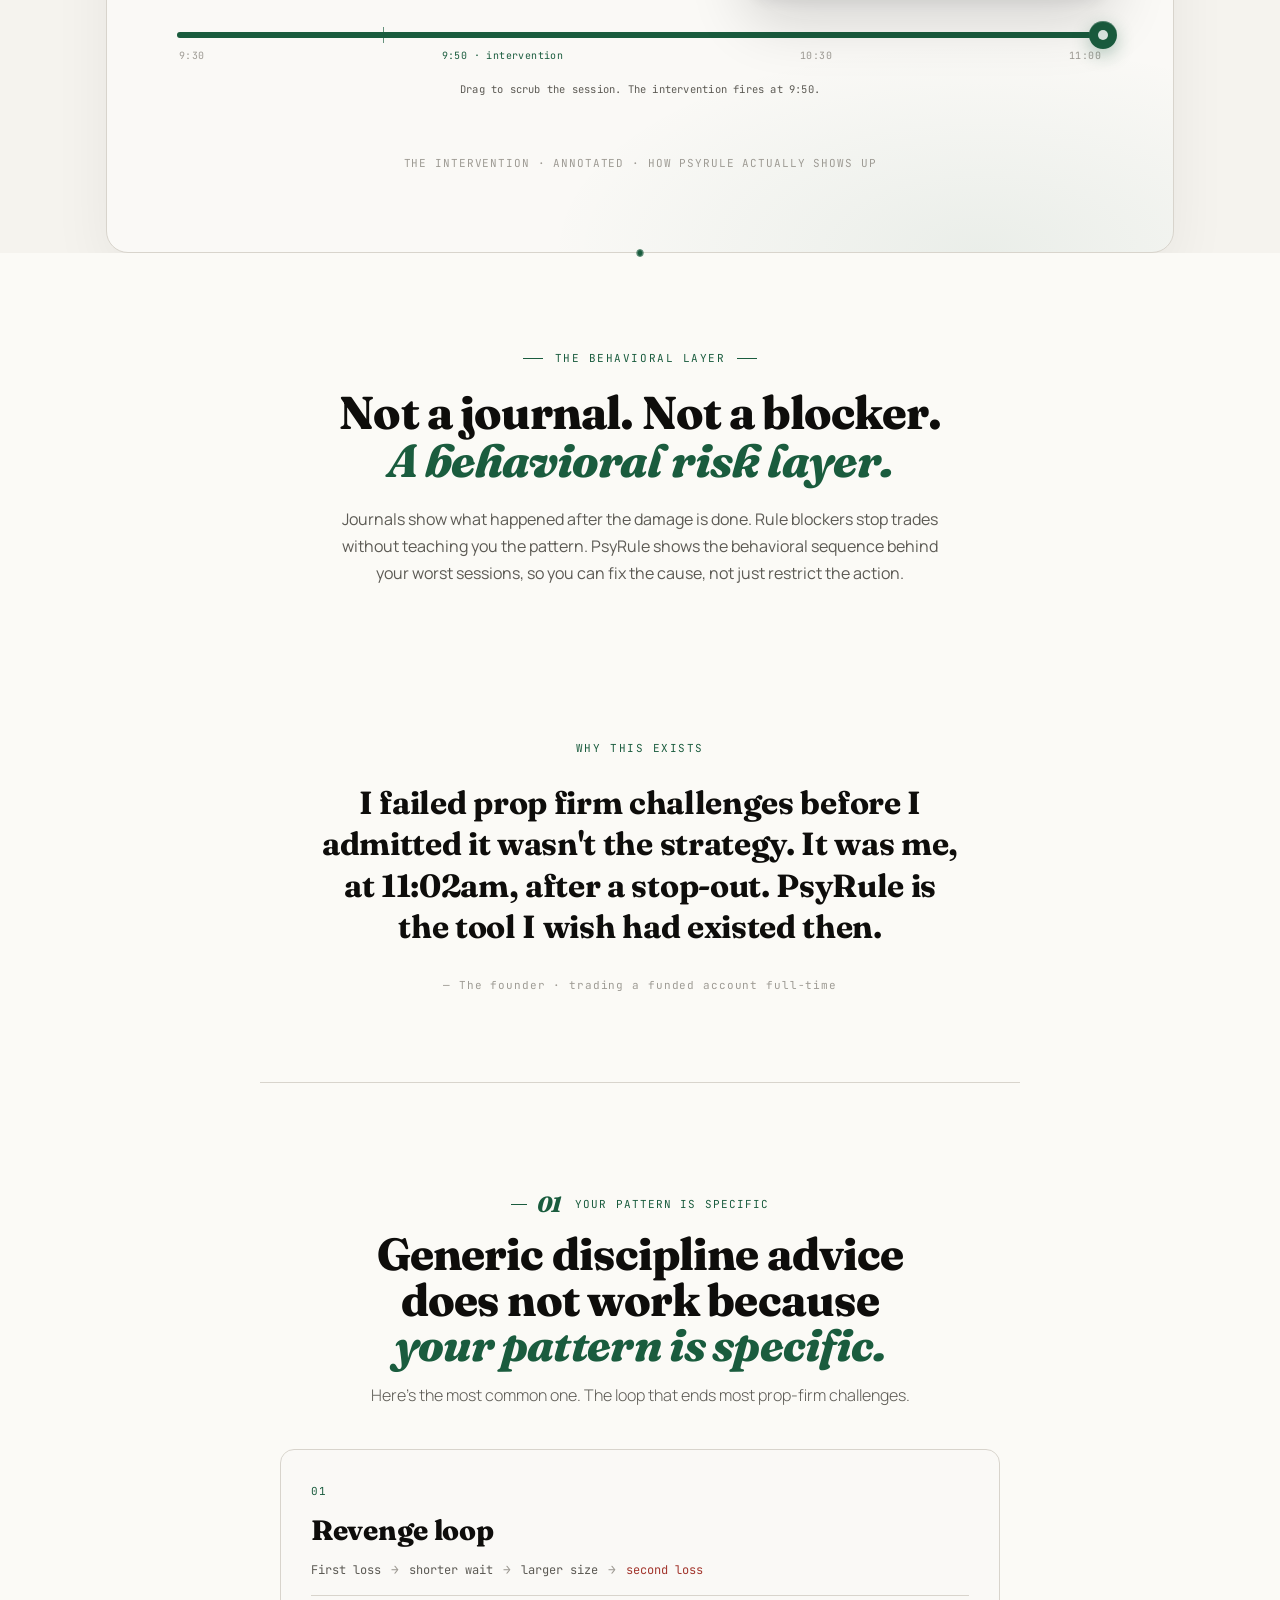
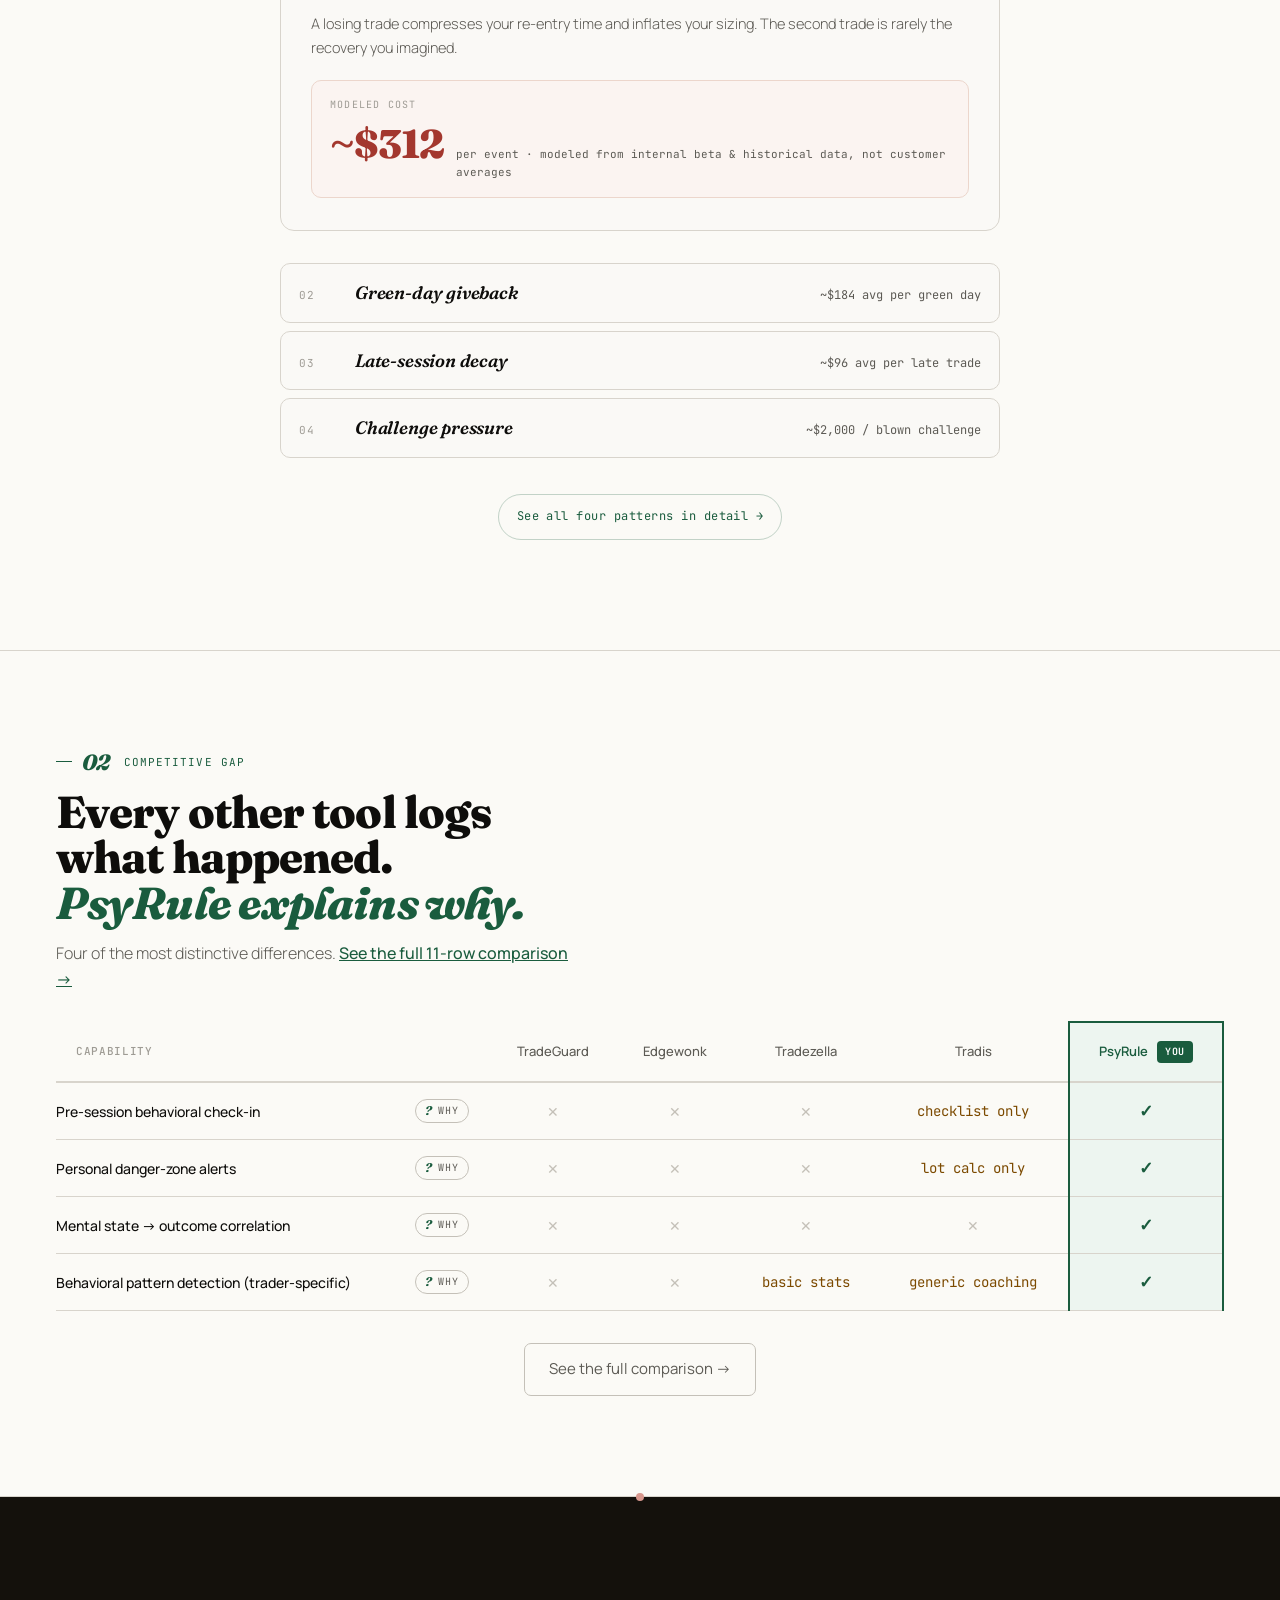
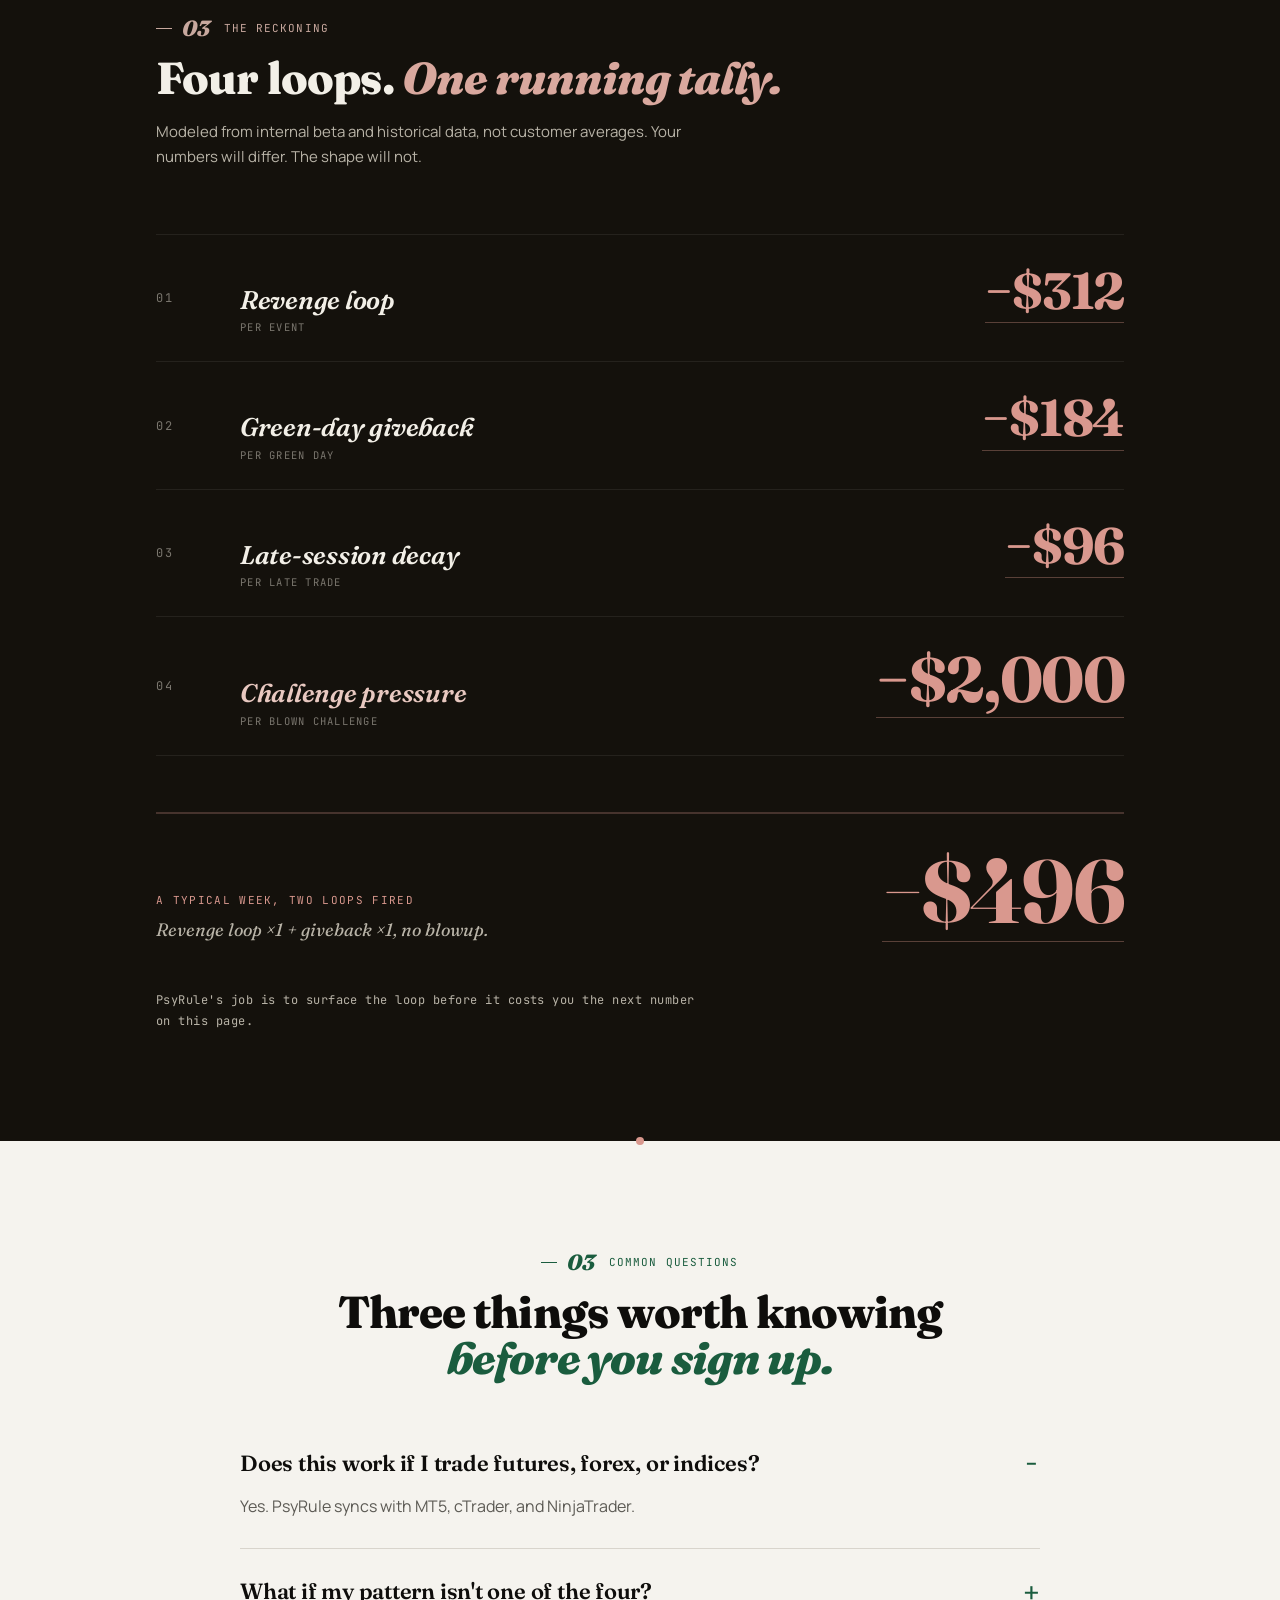
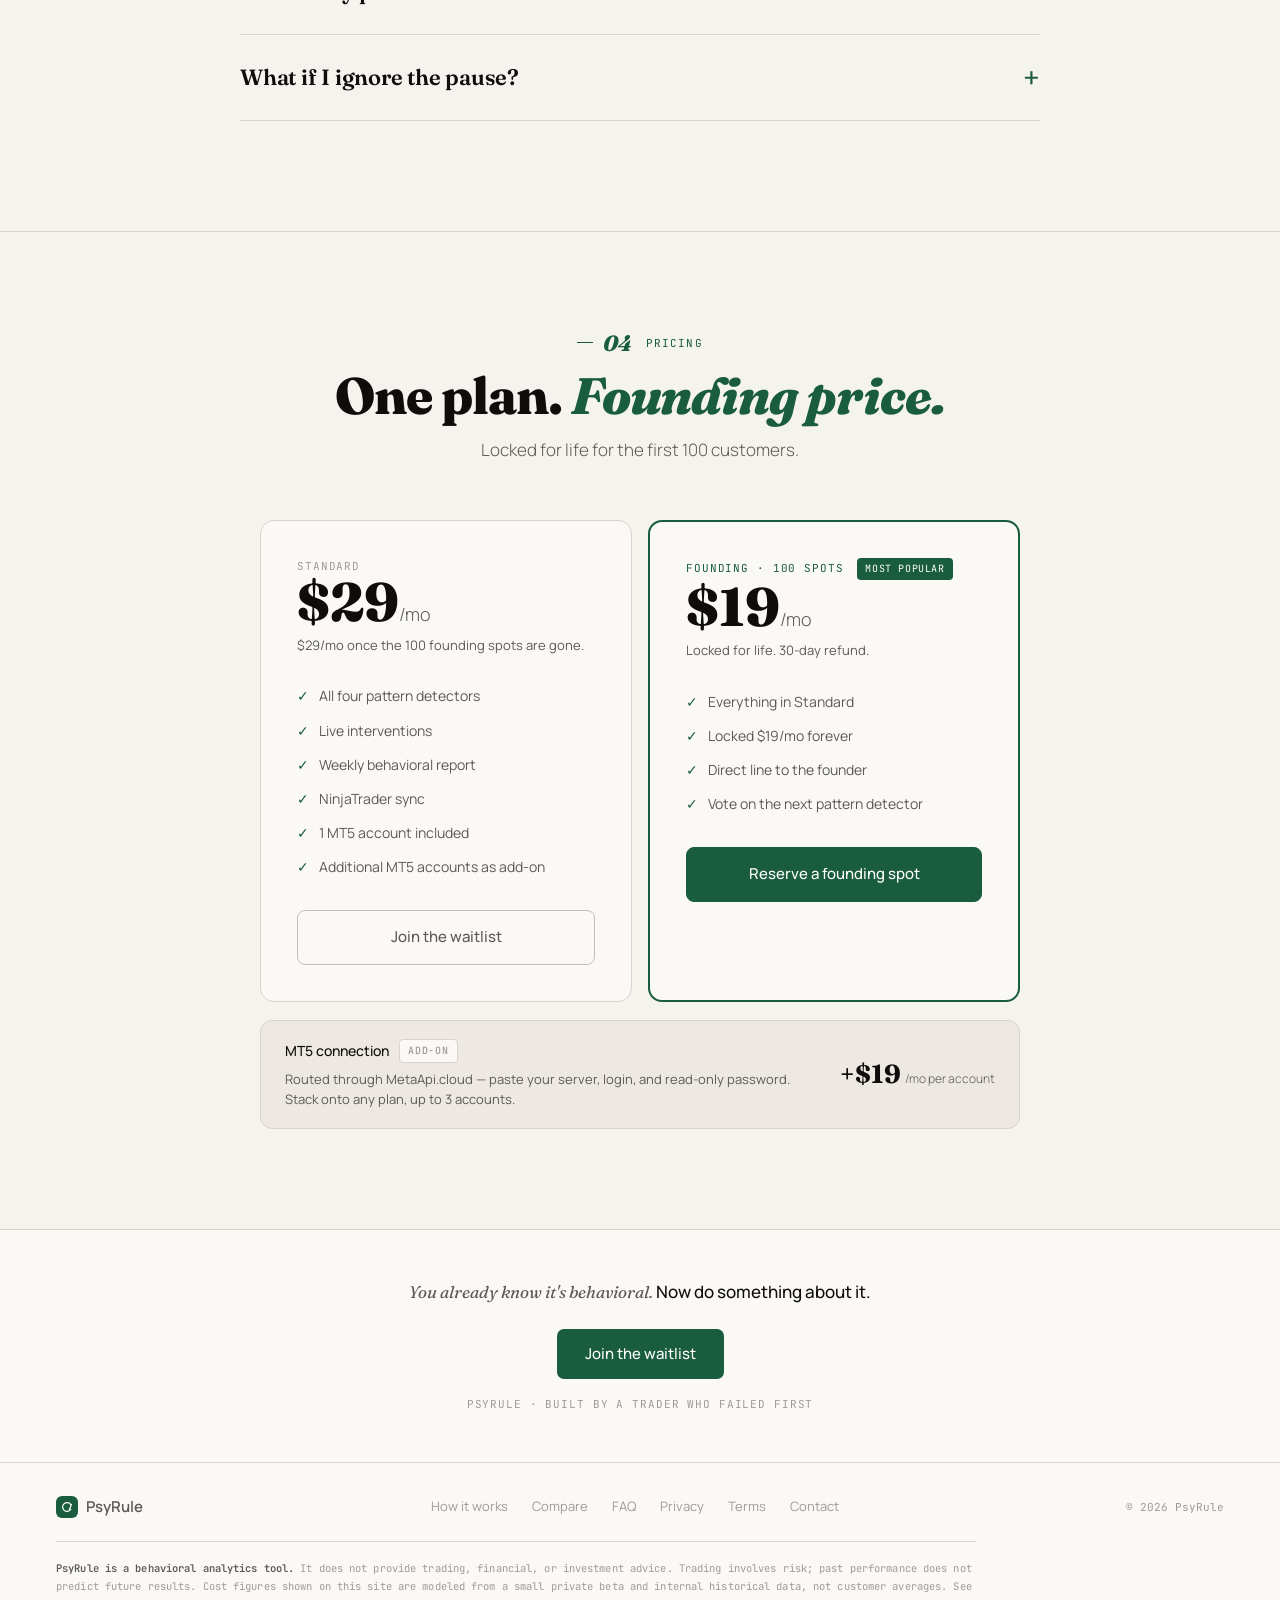
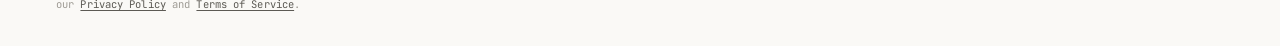
==== commit 80bd818d: "landing: register pacing, interactive scrubber, reckoning section, polish sweep Reshape the homepage" ====
--- a/index.html
+++ b/index.html
@@ -106,7 +106,8 @@
   </div>
 </nav>
 
-<!-- HERO -->
+<!-- HERO · SETUP register -->
+<section data-register="setup" class="register-setup">
 <div class="hero hero-minimal" style="text-align:center;">
   <div class="hero-eyebrow"><span class="hero-pulse"></span> Behavioral risk for prop firm &amp; funded traders</div>
   <h1>You already know<br>it's about <em class="hero-action">psychology.</em><br>Now do something<br>about it.</h1>
@@ -136,23 +137,84 @@
     <div class="moment-eyebrow">A real moment from a real session</div>
     <h2 class="moment-title">9:50. Two stop-outs in. <em>Before the third trade.</em></h2>
 
-    <div class="moment-grid">
-      <div class="mn-l">
-        <span class="mn-tag">Trigger</span>
-        First stop-out at <strong>9:35</strong>.<br>
-        You re-entered in <strong>4 minutes</strong> instead of your usual 12.
-        <small>↳ same sequence as 6 prior sessions</small>
-        <div class="mn-divider"></div>
-        <span class="mn-tag amber">Behavior</span>
-        Position size <strong>+35%</strong> above plan.<br>
-        Mood logged: <em>impatient</em>.
-        <small>↳ classic revenge-loop signature</small>
-      </div>
-
-      <div class="iv-stage">
-        <div class="iv-connector l"></div>
-        <div class="iv-connector r"></div>
-        <div class="iv-card">
+    <!-- INTERACTIVE SCENE — drag the scrubber to walk through the session.
+         Without JS, the final post-intervention state shows by default. -->
+    <div class="scene" data-scene>
+      <div class="scene-stage">
+        <div class="scene-chart" data-scene-chart>
+          <div class="scene-meta">
+            <span class="scene-clock" data-scene-clock>09:50</span>
+            <span class="scene-meta-r">EUR-USD · 5m · funded acct</span>
+          </div>
+
+          <svg class="scene-svg" viewBox="0 0 600 220" preserveAspectRatio="none" aria-hidden="true">
+            <!-- Subtle horizontal baseline -->
+            <line x1="0" y1="40" x2="600" y2="40" stroke="#d8d4cc" stroke-width="1" opacity=".5"/>
+            <text x="6" y="34" font-family="JetBrains Mono, monospace" font-size="9" fill="#9e9b94" letter-spacing="0.04em">+0</text>
+            <text x="6" y="200" font-family="JetBrains Mono, monospace" font-size="9" fill="#9e9b94" letter-spacing="0.04em">−$1.2k</text>
+
+            <!-- Daily-loss-limit warning band -->
+            <rect x="0" y="180" width="600" height="32" fill="#a3372e" opacity="0.06"/>
+            <text x="594" y="174" text-anchor="end" font-family="JetBrains Mono, monospace" font-size="9" fill="#a3372e" letter-spacing="0.06em">DAILY LOSS LIMIT</text>
+
+            <!-- Ghost path (what would have happened if the loop ran).
+                 Hidden behind clip-path until the scrubber passes 9:50. -->
+            <g class="scene-ghost-g" clip-path="url(#sceneGhostClip)">
+              <path class="scene-ghost"
+                    d="M 133 80 L 175 110 L 230 140 L 310 170 L 430 195 L 600 205"
+                    fill="none" stroke="#a3372e" stroke-width="2" stroke-dasharray="5 4"
+                    stroke-linecap="round" stroke-linejoin="round" opacity="0.65"/>
+            </g>
+            <defs>
+              <!-- Default width=467 (fully revealed) so no-JS users see the
+                   complete ghost line. JS clips it back to 0 on .is-live. -->
+              <clipPath id="sceneGhostClip">
+                <rect class="scene-ghost-clip" x="133" y="0" width="467" height="220"/>
+              </clipPath>
+              <clipPath id="sceneRealClip">
+                <rect class="scene-real-clip" x="0" y="0" width="600" height="220"/>
+              </clipPath>
+            </defs>
+
+            <!-- Real path (what actually happened with intervention) -->
+            <g clip-path="url(#sceneRealClip)">
+              <path class="scene-real"
+                    d="M 0 50 L 33 78 L 53 80 L 100 79 L 133 80 L 240 78 L 380 77 L 600 76"
+                    fill="none" stroke="#1a5c3e" stroke-width="2.5"
+                    stroke-linecap="round" stroke-linejoin="round"/>
+            </g>
+
+            <!-- Stop-out markers -->
+            <g class="scene-stops">
+              <circle cx="33" cy="78" r="3.5" fill="#a3372e"/>
+              <circle cx="53" cy="80" r="3.5" fill="#a3372e"/>
+              <text x="33" y="68" text-anchor="middle" font-family="JetBrains Mono, monospace" font-size="9" fill="#a3372e">SO1</text>
+              <text x="53" y="68" text-anchor="middle" font-family="JetBrains Mono, monospace" font-size="9" fill="#a3372e">SO2</text>
+            </g>
+
+            <!-- Intervention marker (pulses when scrubber crosses 9:50) -->
+            <g class="scene-marker" transform="translate(133 80)">
+              <circle class="scene-marker-ring" r="4" fill="none" stroke="#1a5c3e" stroke-width="1.25"/>
+              <circle r="4.5" fill="#1a5c3e"/>
+              <line x1="0" y1="-4" x2="0" y2="-20" stroke="#1a5c3e" stroke-width="1" opacity="0.6"/>
+              <text x="0" y="-26" text-anchor="middle" font-family="JetBrains Mono, monospace" font-size="9" fill="#1a5c3e" letter-spacing="0.06em">PAUSE 9:50</text>
+            </g>
+
+            <!-- Playhead -->
+            <line class="scene-playhead" x1="0" y1="20" x2="0" y2="212" stroke="#0e0d0b" stroke-width="1" opacity="0.18" stroke-dasharray="2 3"/>
+          </svg>
+
+          <div class="scene-axis">
+            <span>9:30</span><span>9:50</span><span>10:30</span><span>11:00</span>
+          </div>
+
+          <div class="scene-legend">
+            <span><i class="scene-lg green"></i>Your actual P&amp;L · with the pause</span>
+            <span><i class="scene-lg red"></i>Modeled · if the loop had run</span>
+          </div>
+        </div>
+
+        <div class="iv-card scene-iv" data-scene-iv>
           <div class="iv-meta">
             <span class="iv-source">
               <span class="iv-mark"><svg viewBox="0 0 16 16" fill="none"><path d="M 12.33 5.5 A 5 5 0 1 0 12.33 10.5" stroke="#fff" stroke-width="1.4" stroke-linecap="round"/><path d="M 13.2 5 L 10.6 11" stroke="#fff" stroke-width="1.4" stroke-linecap="round"/></svg></span>
@@ -174,25 +236,32 @@
         </div>
       </div>
 
-      <div class="mn-r">
-        <span class="mn-tag red">Cost if ignored</span>
-        Avg <strong>−$312</strong> when this loop runs to completion.<br>
-        Two more like it ends the challenge.
-        <small>↳ modeled from your own history</small>
-        <div class="mn-divider"></div>
-        <span class="mn-tag">PsyRule's job</span>
-        Surface the loop <em>before</em> the third trade.<br>
-        Not after.
-        <small>↳ a 60-90 sec pause based on your profile, then your call</small>
+      <div class="scene-scrub" data-scene-scrub>
+        <div class="scene-track" data-scene-track>
+          <div class="scene-fill" data-scene-fill></div>
+          <button class="scene-handle" type="button" data-scene-handle
+                  role="slider" aria-label="Session timeline"
+                  aria-valuemin="0" aria-valuemax="90" aria-valuenow="80" aria-valuetext="10:50">
+            <span class="scene-handle-clock" data-scene-handle-clock>10:50</span>
+          </button>
+        </div>
+        <div class="scene-labels">
+          <span>9:30</span><span class="strong">9:50 · intervention</span><span>10:30</span><span>11:00</span>
+        </div>
+        <div class="scene-hint" data-scene-hint>Drag to scrub the session. The intervention fires at 9:50.</div>
       </div>
     </div>
 
     <div class="moment-foot">The intervention · annotated · how PsyRule actually shows up</div>
   </div>
 </div>
-
-<!-- DIFF BAND -->
-<div class="diff-band" style="margin-top:80px;">
+</section><!-- /SETUP -->
+
+<!-- DIAGNOSIS register · positioning + manifesto + patterns + gap -->
+<section data-register="diagnosis" class="register-diagnosis">
+
+<!-- POSITIONING BAND (was the dark "diff" island) -->
+<div class="diff-band">
   <div class="diff-inner" style="text-align:center;max-width:780px;margin:0 auto;">
     <div class="diff-label" style="display:flex;justify-content:center;">The behavioral layer</div>
     <div class="diff-h" style="font-size:clamp(32px, 3.6vw, 52px);">Not a journal. Not a blocker.<br><em>A behavioral risk layer.</em></div>
@@ -313,6 +382,55 @@
   </div>
 </div>
 
+</section><!-- /DIAGNOSIS -->
+
+<!-- RECKONING register · the modeled cost in big numbers -->
+<section data-register="reckoning" class="register-reckoning">
+<div class="reckoning-wrap" id="reckoning">
+  <div class="reckoning-head">
+    <div class="section-tag"><span class="ch">03</span>The reckoning</div>
+    <h2>Four loops. <em>One running tally.</em></h2>
+    <p class="reckoning-sub">Modeled from internal beta and historical data, not customer averages. Your numbers will differ. The shape will not.</p>
+  </div>
+
+  <ol class="reckoning-ledger" aria-label="Modeled cost per pattern">
+    <li class="ledger-row">
+      <span class="ledger-num">01</span>
+      <span class="ledger-name">Revenge loop<small>per event</small></span>
+      <span class="cost-display">−$312</span>
+    </li>
+    <li class="ledger-row">
+      <span class="ledger-num">02</span>
+      <span class="ledger-name">Green-day giveback<small>per green day</small></span>
+      <span class="cost-display">−$184</span>
+    </li>
+    <li class="ledger-row">
+      <span class="ledger-num">03</span>
+      <span class="ledger-name">Late-session decay<small>per late trade</small></span>
+      <span class="cost-display">−$96</span>
+    </li>
+    <li class="ledger-row blowup">
+      <span class="ledger-num">04</span>
+      <span class="ledger-name">Challenge pressure<small>per blown challenge</small></span>
+      <span class="cost-display">−$2,000</span>
+    </li>
+  </ol>
+
+  <div class="reckoning-foot">
+    <div class="reckoning-foot-l">
+      <div class="reckoning-foot-tag">A typical week, two loops fired</div>
+      <div class="reckoning-foot-line">Revenge loop ×1 + giveback ×1, no blowup.</div>
+    </div>
+    <div class="cost-display lg">−$496</div>
+  </div>
+
+  <p class="reckoning-note">PsyRule's job is to surface the loop before it costs you the next number on this page.</p>
+</div>
+</section><!-- /RECKONING -->
+
+<!-- RESOLUTION register · questions, pricing, footer -->
+<section data-register="resolution" class="register-resolution">
+
 <!-- OBJECTIONS -->
 <div class="patterns-section" id="questions">
   <div class="patterns-inner">
@@ -414,6 +532,8 @@
   </div>
 </footer>
 
+</section><!-- /RESOLUTION -->
+
 <script>
   document.querySelectorAll('.why-toggle').forEach(function(btn){
     btn.addEventListener('click', function(){
--- a/psyrule.css
+++ b/psyrule.css
@@ -5,10 +5,102 @@
   --border:#d8d4cc; --border2:#c4c0b8;
   --ink:#0e0d0b; --ink2:#5c5a54; --ink3:#9e9b94;
   --green:#1a5c3e; --green2:#206e4a; --gl:#edf5f0; --gm:rgba(26,92,62,.12);
-  --amber:#7c4a00; --ambl:#fff8ed; --red:#8b1a1a; --redl:#fff0f0;
+  --amber:#7c4a00; --ambl:#fff8ed; --red:#a3372e; --redl:#fff0f0;
+
+  /* Motion tokens. ease-out for entrances, in-out for on-screen movement,
+     out-quart for the scrubber & chart reveals (more pronounced settle). */
+  --ease-out: cubic-bezier(0.23, 1, 0.32, 1);
+  --ease-in-out: cubic-bezier(0.77, 0, 0.175, 1);
+  --ease-out-quart: cubic-bezier(0.25, 1, 0.5, 1);
+
+  /* Register surfaces. The page moves through four tonal beats. */
+  --bg-setup:       var(--cream);
+  --bg-diagnosis:   #fbfaf6;            /* clinical paper-white */
+  --bg-reckoning:   oklch(0.18 0.012 80); /* near-black drenched */
+  --bg-resolution:  var(--cream);
+
+  --ink-reckoning:  #f2efe7;
+  --ink2-reckoning: #b8b3a7;
+  --ink3-reckoning: #7a766e;
+  --border-reckoning: rgba(242,239,231,.08);
 }
 html { scroll-behavior: smooth; }
 body { background: var(--cream); color: var(--ink); font-family: 'Manrope', sans-serif; font-size: 16px; line-height: 1.65; overflow-x: hidden; }
+
+/* ========================================================================
+   REGISTERS — the page moves through four tonal beats.
+   Sections opt in with data-register="setup|diagnosis|reckoning|resolution".
+   ======================================================================== */
+[data-register="setup"]      { background: var(--bg-setup); }
+[data-register="diagnosis"]  { background: var(--bg-diagnosis); position: relative; }
+[data-register="diagnosis"]::before {
+  /* Hairline graph-paper overlay. Clinical, lab-notebook feel. */
+  content: ""; position: absolute; inset: 0; pointer-events: none; z-index: 0;
+  background-image:
+    linear-gradient(to right,  rgba(14,13,11,.035) 1px, transparent 1px),
+    linear-gradient(to bottom, rgba(14,13,11,.035) 1px, transparent 1px);
+  background-size: 32px 32px;
+  mask-image: radial-gradient(ellipse 70% 90% at 50% 50%, #000 30%, transparent 95%);
+  -webkit-mask-image: radial-gradient(ellipse 70% 90% at 50% 50%, #000 30%, transparent 95%);
+}
+[data-register="diagnosis"] > * { position: relative; z-index: 1; }
+[data-register="reckoning"]  { background: var(--bg-reckoning); color: var(--ink-reckoning); }
+[data-register="resolution"] { background: var(--bg-resolution); }
+
+/* Reckoning register inherits the drenched palette. */
+[data-register="reckoning"] .section-tag,
+[data-register="reckoning"] .section-tag .ch { color: #c8a89e; }
+[data-register="reckoning"] .section-tag::before { background: #c8a89e; }
+[data-register="reckoning"] h2 { color: var(--ink-reckoning); }
+[data-register="reckoning"] h2 em { color: #d9a89e; }
+[data-register="reckoning"] p { color: var(--ink2-reckoning); }
+
+/* ========================================================================
+   COST DISPLAY — modeled cost is the loudest typographic moment.
+   Frame as a diagnosis (medical bill), not a SaaS hero-metric badge.
+   ======================================================================== */
+.cost-display {
+  font-family: 'Fraunces', serif;
+  font-weight: 700;
+  font-style: normal;
+  font-size: clamp(36px, 4vw, 64px);
+  line-height: 1;
+  letter-spacing: -.025em;
+  color: var(--red);
+  font-variant-numeric: tabular-nums;
+  display: inline-block;
+}
+.cost-display.lg { font-size: clamp(56px, 7vw, 112px); }
+[data-register="reckoning"] .cost-display { color: #d9988e; }
+[data-register="reckoning"] .cost-display::after {
+  /* Half-opacity hairline anchor on the dark register. */
+  content: ""; display: block; height: 1px; background: currentColor;
+  opacity: .35; margin-top: 6px;
+}
+
+/* ========================================================================
+   FOCUS — distinct from hover. Keyboard users see a real ring.
+   ======================================================================== */
+:focus-visible {
+  outline: 2px solid var(--green);
+  outline-offset: 3px;
+  border-radius: 4px;
+}
+[data-register="reckoning"] :focus-visible {
+  outline-color: #d9988e;
+}
+
+/* ========================================================================
+   MOTION GUARDS — gate hover for touch, kill transform motion on reduce.
+   ======================================================================== */
+@media (prefers-reduced-motion: reduce) {
+  *, *::before, *::after {
+    animation-duration: .01ms !important;
+    animation-iteration-count: 1 !important;
+    transition-duration: .01ms !important;
+    scroll-behavior: auto !important;
+  }
+}
 
 /* NAV */
 nav { position: fixed; inset: 0 0 auto; z-index: 200; padding: 16px 56px 0; height: 88px; display: flex; align-items: flex-start; justify-content: center; pointer-events: none; }
@@ -88,9 +180,9 @@
 .iv-headline em { color: var(--red); font-style: italic; }
 .iv-body { font-size: 14px; color: var(--ink2); line-height: 1.55; margin-bottom: 16px; }
 .iv-body b { color: var(--ink); font-weight: 600; }
-.iv-cost { display: flex; align-items: baseline; gap: 10px; padding: 12px 14px; background: var(--cream2); border-radius: 10px; margin-bottom: 16px; }
-.iv-cost-num { font-family: 'Fraunces', serif; font-weight: 800; font-size: 22px; color: var(--ink); letter-spacing: -.01em; }
-.iv-cost-cap { font-family: 'JetBrains Mono', monospace; font-size: 11px; color: var(--ink2); line-height: 1.4; }
+.iv-cost { display: flex; align-items: baseline; gap: 14px; padding: 14px 16px; background: #fbf4f1; border: 1px solid #ecd6cc; border-radius: 10px; margin-bottom: 16px; }
+.iv-cost-num { font-family: 'Fraunces', serif; font-weight: 800; font-size: 38px; color: var(--red); letter-spacing: -.025em; line-height: 1; font-variant-numeric: tabular-nums; }
+.iv-cost-cap { font-family: 'JetBrains Mono', monospace; font-size: 10.5px; color: var(--ink2); line-height: 1.4; }
 .iv-actions { display: flex; gap: 8px; }
 .iv-btn { flex: 1; font-family: 'Manrope', sans-serif; font-weight: 600; font-size: 13.5px; padding: 12px 14px; border-radius: 10px; border: 1px solid var(--border); background: var(--cream2); color: var(--ink2); text-align: center; cursor: pointer; transition: background .15s, color .15s, transform .15s; }
 .iv-btn:hover { background: var(--cream3); color: var(--ink); }
@@ -99,13 +191,238 @@
 .iv-foot { font-family: 'JetBrains Mono', monospace; font-size: 10px; color: var(--ink3); letter-spacing: .04em; text-align: center; margin-top: 12px; }
 .moment-foot { position: relative; text-align: center; margin-top: 56px; font-family: 'JetBrains Mono', monospace; font-size: 11px; color: var(--ink3); letter-spacing: .08em; text-transform: uppercase; }
 
-/* DIFF BAND */
-.diff-band { background: var(--ink); color: #f0ede7; padding: 80px 56px; }
+/* ========================================================================
+   SCENE — interactive moment scrubber. Drag to walk through the session;
+   the intervention card slides in at 9:50 and the ghost line peels off.
+   Default state (no JS): fully scrubbed, all content visible.
+   ======================================================================== */
+.scene { position: relative; display: flex; flex-direction: column; gap: 32px; }
+.scene-stage {
+  display: grid;
+  grid-template-columns: minmax(0, 1.5fr) minmax(0, 1fr);
+  gap: 36px;
+  align-items: stretch;
+}
+
+.scene-chart {
+  position: relative;
+  background: var(--paper);
+  border: 1px solid var(--border);
+  border-radius: 14px;
+  padding: 24px 28px 18px;
+  display: flex;
+  flex-direction: column;
+  gap: 10px;
+}
+.scene-meta {
+  display: flex;
+  align-items: baseline;
+  justify-content: space-between;
+  font-family: 'JetBrains Mono', monospace;
+  font-size: 10.5px;
+  color: var(--ink3);
+  letter-spacing: .06em;
+}
+.scene-clock {
+  font-family: 'JetBrains Mono', monospace;
+  font-size: 22px;
+  font-weight: 500;
+  color: var(--ink);
+  letter-spacing: .02em;
+  font-variant-numeric: tabular-nums;
+}
+.scene-meta-r { text-transform: uppercase; }
+
+.scene-svg {
+  width: 100%;
+  height: 220px;
+  display: block;
+  border-radius: 6px;
+}
+.scene-svg .scene-marker-ring {
+  transform-box: fill-box;
+  transform-origin: center;
+  animation: sceneMarkerPulse 2.4s var(--ease-out) infinite;
+}
+.scene-svg .scene-marker { transition: opacity 200ms var(--ease-out); }
+.scene-svg .scene-stops circle { opacity: 0; transition: opacity 200ms var(--ease-out); }
+.scene-svg .scene-stops text { opacity: 0; transition: opacity 200ms var(--ease-out); }
+.scene-svg .scene-stops.is-on circle { opacity: 1; }
+.scene-svg .scene-stops.is-on text { opacity: .85; }
+
+@keyframes sceneMarkerPulse {
+  0%   { transform: scale(1);   opacity: .9; }
+  60%  { transform: scale(3.2); opacity: 0; }
+  100% { transform: scale(3.2); opacity: 0; }
+}
+
+.scene-axis {
+  display: flex;
+  justify-content: space-between;
+  font-family: 'JetBrains Mono', monospace;
+  font-size: 10px;
+  color: var(--ink3);
+  letter-spacing: .04em;
+  padding: 0 4px;
+}
+.scene-legend {
+  display: flex;
+  gap: 18px;
+  padding-top: 10px;
+  border-top: 1px solid var(--border);
+  font-family: 'JetBrains Mono', monospace;
+  font-size: 10.5px;
+  color: var(--ink2);
+  flex-wrap: wrap;
+}
+.scene-legend span { display: inline-flex; align-items: center; gap: 7px; }
+.scene-lg { width: 18px; height: 2px; border-radius: 2px; display: inline-block; }
+.scene-lg.green { background: var(--green); }
+.scene-lg.red { background: transparent; border-top: 2px dashed var(--red); height: 0; }
+
+/* Intervention card inside the scene */
+.scene-iv {
+  align-self: stretch;
+  max-width: none;
+  width: auto;
+  margin: 0;
+}
+
+/* Scrubber */
+.scene-scrub {
+  display: flex;
+  flex-direction: column;
+  gap: 10px;
+  padding: 4px 6px 0;
+}
+.scene-track {
+  position: relative;
+  height: 6px;
+  background: var(--cream3);
+  border-radius: 3px;
+  cursor: pointer;
+}
+.scene-track::before {
+  /* Tick at 9:50 — the intervention moment. */
+  content: "";
+  position: absolute;
+  left: 22.22%;
+  top: -5px;
+  bottom: -5px;
+  width: 1px;
+  background: var(--green);
+  opacity: .65;
+}
+.scene-fill {
+  position: absolute;
+  inset: 0 auto 0 0;
+  width: 100%;
+  background: var(--green);
+  border-radius: 3px;
+  transition: width 220ms var(--ease-out);
+}
+.scene-handle {
+  position: absolute;
+  top: 50%;
+  left: 100%;
+  transform: translate(-50%, -50%);
+  width: 28px;
+  height: 28px;
+  border: none;
+  background: var(--green);
+  color: #fff;
+  border-radius: 50%;
+  cursor: grab;
+  box-shadow: 0 6px 18px rgba(26,92,62,.32), inset 0 1px 0 rgba(255,255,255,.25);
+  transition: transform 220ms var(--ease-out), background 160ms var(--ease-out);
+  padding: 0;
+  display: flex; align-items: center; justify-content: center;
+  font-family: 'JetBrains Mono', monospace;
+  font-size: 0;
+}
+.scene-handle::before {
+  content: "";
+  width: 10px; height: 10px; border-radius: 50%;
+  background: rgba(255,255,255,.85);
+  transition: transform 160ms var(--ease-out);
+}
+.scene-handle:hover::before, .scene-handle.is-grabbing::before { transform: scale(.5); }
+.scene-handle:active { transform: translate(-50%, -50%) scale(.92); }
+.scene-handle.is-grabbing { cursor: grabbing; background: var(--green2); }
+.scene-handle-clock {
+  position: absolute;
+  top: -36px; left: 50%;
+  transform: translateX(-50%);
+  font-size: 11px;
+  background: var(--ink);
+  color: #f0ede7;
+  padding: 4px 8px;
+  border-radius: 6px;
+  white-space: nowrap;
+  font-variant-numeric: tabular-nums;
+  opacity: 0;
+  transition: opacity 160ms var(--ease-out);
+  pointer-events: none;
+}
+.scene-handle:hover .scene-handle-clock,
+.scene-handle.is-grabbing .scene-handle-clock,
+.scene-handle:focus-visible .scene-handle-clock { opacity: 1; }
+
+.scene-labels {
+  display: flex;
+  justify-content: space-between;
+  font-family: 'JetBrains Mono', monospace;
+  font-size: 10px;
+  color: var(--ink3);
+  letter-spacing: .04em;
+  padding: 0 2px;
+}
+.scene-labels .strong { color: var(--green); }
+.scene-hint {
+  font-family: 'JetBrains Mono', monospace;
+  font-size: 10.5px;
+  color: var(--ink3);
+  letter-spacing: .02em;
+  text-align: center;
+  margin-top: 6px;
+}
+
+/* When JS takes over, hint becomes visible (default hidden to avoid layout
+   shift if JS fails). */
+.scene.is-live .scene-hint { color: var(--ink2); }
+
+/* Scrubber positioning when scene is live (JS-driven) */
+.scene.is-live .scene-fill { transition: width 60ms linear; }
+.scene.is-live .scene-handle { transition: left 60ms linear, transform 160ms var(--ease-out), background 160ms var(--ease-out); left: var(--scene-progress, 100%); }
+.scene.is-live .scene-fill { width: var(--scene-progress, 100%); }
+.scene.is-live .scene-iv {
+  opacity: 0;
+  transform: translateX(16px);
+  transition: opacity 220ms var(--ease-out), transform 240ms var(--ease-out);
+  pointer-events: none;
+}
+.scene.is-live .scene-iv.is-on {
+  opacity: 1;
+  transform: translateX(0);
+  pointer-events: auto;
+}
+
+/* Reduced motion: keep scrub interactive but kill the pulse + transitions */
+@media (prefers-reduced-motion: reduce) {
+  .scene-svg .scene-marker-ring { animation: none; opacity: .3; }
+  .scene.is-live .scene-iv { transition: opacity 1ms; transform: none; }
+  .scene.is-live .scene-iv.is-on { transform: none; }
+}
+
+/* DIFF BAND — was a dark island; now a paper-white statement inside the
+   diagnosis register. The contrast comes from typography, not surface. */
+.diff-band { padding: 96px 56px 64px; }
 .diff-inner { max-width: 1200px; margin: 0 auto; }
-.diff-label { font-family: 'JetBrains Mono', monospace; font-size: 11px; letter-spacing: .1em; text-transform: uppercase; color: #5c5a54; margin-bottom: 20px; }
-.diff-h { font-family: 'Fraunces', serif; font-weight: 800; font-size: clamp(30px, 3.2vw, 44px); line-height: 1.05; letter-spacing: -.02em; color: #f0ede7; margin-bottom: 20px; }
-.diff-h em { color: #4cff8e; font-style: italic; }
-.diff-p { font-size: 16px; color: #888882; line-height: 1.7; font-weight: 300; }
+.diff-label { font-family: 'JetBrains Mono', monospace; font-size: 11px; letter-spacing: .14em; text-transform: uppercase; color: var(--green); margin-bottom: 22px; display: flex; align-items: center; gap: 12px; }
+.diff-label::before, .diff-label::after { content: ""; width: 20px; height: 1px; background: var(--green); }
+.diff-h { font-family: 'Fraunces', serif; font-weight: 800; font-size: clamp(30px, 3.2vw, 44px); line-height: 1.05; letter-spacing: -.02em; color: var(--ink); margin-bottom: 20px; }
+.diff-h em { color: var(--green); font-style: italic; }
+.diff-p { font-size: 16px; color: var(--ink2); line-height: 1.7; font-weight: 400; }
 .diff-3col { display: grid; grid-template-columns: 1fr 1fr 1fr; gap: 1px; background: #2a2826; border: 1px solid #2a2826; border-radius: 12px; overflow: hidden; }
 .diff-3-card { background: #181715; padding: 32px 28px; display: flex; flex-direction: column; gap: 14px; }
 .diff-3-card.on { background: linear-gradient(180deg, #0e1f15 0%, #0a1610 100%); }
@@ -115,15 +432,15 @@
 .diff-3-line.on { background: rgba(76,255,142,.3); }
 .diff-3-body { font-size: 14px; color: #888882; line-height: 1.6; font-weight: 300; }
 
-/* MANIFESTO */
-.manifesto { max-width: 760px; margin: 0 auto; padding: 88px 56px; text-align: center; border-bottom: 1px solid var(--border); background: var(--cream); }
+/* MANIFESTO — inherits register surface, no own background */
+.manifesto { max-width: 760px; margin: 0 auto; padding: 88px 56px; text-align: center; border-bottom: 1px solid var(--border); }
 .manifesto-mark { font-family: 'JetBrains Mono', monospace; font-size: 11px; color: var(--green); letter-spacing: .14em; text-transform: uppercase; margin-bottom: 24px; }
 .manifesto-text { font-family: 'Fraunces', serif; font-weight: 700; font-size: clamp(22px, 2.6vw, 32px); line-height: 1.3; letter-spacing: -.01em; color: var(--ink); }
 .manifesto-text em { font-style: italic; color: var(--green); }
 .manifesto-attr { font-family: 'JetBrains Mono', monospace; font-size: 11px; color: var(--ink3); letter-spacing: .08em; margin-top: 28px; }
 
-/* PATTERNS */
-.patterns-section { padding: 110px 56px; background: var(--cream); border-bottom: 1px solid var(--border); }
+/* PATTERNS — inherits register surface, no own background */
+.patterns-section { padding: 110px 56px; border-bottom: 1px solid var(--border); }
 .patterns-inner { max-width: 1200px; margin: 0 auto; }
 .patterns-head { margin-bottom: 56px; max-width: 760px; }
 .section-tag { font-family: 'JetBrains Mono', monospace; font-size: 11px; color: var(--green); letter-spacing: .1em; text-transform: uppercase; margin-bottom: 16px; display: flex; align-items: center; gap: 10px; }
@@ -142,10 +459,10 @@
 .pattern-card-seq .pcs-end { color: var(--red); }
 .pattern-card-line { height: 1px; background: var(--border); }
 .pattern-card-body { font-size: 14.5px; color: var(--ink2); line-height: 1.65; font-weight: 300; }
-.pattern-card-cost { display: flex; align-items: baseline; flex-wrap: wrap; gap: 8px; padding: 12px 14px; background: var(--gl); border: 1px solid var(--gm); border-radius: 8px; margin-top: 4px; font-family: 'JetBrains Mono', monospace; }
-.pcc-label { font-size: 10px; color: var(--ink3); letter-spacing: .1em; text-transform: uppercase; }
-.pcc-amt { font-family: 'Fraunces', serif; font-style: italic; font-weight: 800; font-size: 22px; color: var(--green); letter-spacing: -.01em; line-height: 1; }
-.pcc-unit { font-size: 11px; color: var(--ink2); }
+.pattern-card-cost { display: flex; align-items: baseline; flex-wrap: wrap; gap: 10px 12px; padding: 16px 18px; background: #fbf4f1; border: 1px solid #ecd6cc; border-radius: 10px; margin-top: 4px; font-family: 'JetBrains Mono', monospace; }
+.pcc-label { font-size: 10px; color: var(--ink3); letter-spacing: .12em; text-transform: uppercase; width: 100%; }
+.pcc-amt { font-family: 'Fraunces', serif; font-style: normal; font-weight: 800; font-size: 40px; color: var(--red); letter-spacing: -.025em; line-height: 1; font-variant-numeric: tabular-nums; }
+.pcc-unit { font-size: 11px; color: var(--ink2); flex: 1; min-width: 0; }
 
 /* Compressed pattern row (landing) */
 .pattern-also { display: flex; flex-direction: column; gap: 8px; max-width: 720px; margin: 32px auto 0; }
@@ -157,8 +474,8 @@
 .pattern-more-link { display: inline-block; font-family: 'JetBrains Mono', monospace; font-size: 12px; color: var(--green); text-decoration: none; letter-spacing: .04em; padding: 12px 18px; border: 1px solid rgba(26,92,62,.25); border-radius: 999px; transition: background .15s; }
 .pattern-more-link:hover { background: var(--gl); }
 
-/* GAP */
-.gap-section { padding: 100px 56px; background: var(--white); border-bottom: 1px solid var(--border); }
+/* GAP — inherits register surface, no own background */
+.gap-section { padding: 100px 56px; border-bottom: 1px solid var(--border); }
 .gap-inner { max-width: 1200px; margin: 0 auto; }
 .gap-table-wrap { overflow-x: auto; }
 .gap-table { width: 100%; border-collapse: collapse; }
@@ -181,6 +498,91 @@
 .gap-competitor-link:hover { color: var(--green); border-bottom-color: var(--green); }
 .gap-note { font-size: 12px; color: var(--ink3); font-family: 'JetBrains Mono', monospace; margin-top: 20px; text-align: center; }
 
+/* ========================================================================
+   RECKONING SECTION — the modeled cost as the loudest typographic moment.
+   Lives inside data-register="reckoning" (near-black drenched).
+   Frame: a ledger, not a dashboard. Read like a medical bill.
+   ======================================================================== */
+.reckoning-wrap { max-width: 1080px; margin: 0 auto; padding: 120px 56px 110px; }
+.reckoning-head { max-width: 720px; margin-bottom: 64px; }
+.reckoning-head h2 { color: var(--ink-reckoning); margin-bottom: 18px; }
+.reckoning-head h2 em { color: #d9a89e; font-style: italic; }
+.reckoning-sub { font-size: 15px; color: var(--ink2-reckoning); line-height: 1.7; font-weight: 400; max-width: 560px; }
+
+.reckoning-ledger { list-style: none; padding: 0; margin: 0 0 56px; display: flex; flex-direction: column; }
+.ledger-row {
+  display: grid;
+  grid-template-columns: 56px 1fr auto;
+  gap: 28px;
+  align-items: baseline;
+  padding: 30px 0 28px;
+  border-bottom: 1px solid var(--border-reckoning);
+}
+.ledger-row:first-child { border-top: 1px solid var(--border-reckoning); }
+.ledger-num {
+  font-family: 'JetBrains Mono', monospace;
+  font-size: 12px;
+  color: var(--ink3-reckoning);
+  letter-spacing: .14em;
+  align-self: center;
+}
+.ledger-name {
+  font-family: 'Fraunces', serif;
+  font-style: italic;
+  font-weight: 600;
+  font-size: clamp(20px, 2vw, 28px);
+  color: var(--ink-reckoning);
+  letter-spacing: -.01em;
+  line-height: 1.15;
+  display: flex;
+  flex-direction: column;
+  gap: 6px;
+}
+.ledger-name small {
+  font-family: 'JetBrains Mono', monospace;
+  font-style: normal;
+  font-size: 10.5px;
+  font-weight: 400;
+  color: var(--ink3-reckoning);
+  letter-spacing: .12em;
+  text-transform: uppercase;
+}
+.ledger-row.blowup .cost-display { font-size: clamp(48px, 5vw, 80px); }
+.ledger-row.blowup .ledger-name { color: #e8c8c0; }
+
+.reckoning-foot {
+  display: grid;
+  grid-template-columns: 1fr auto;
+  gap: 40px;
+  align-items: end;
+  padding: 32px 0 0;
+  border-top: 2px solid rgba(217, 152, 142, .25);
+}
+.reckoning-foot-l { display: flex; flex-direction: column; gap: 8px; }
+.reckoning-foot-tag {
+  font-family: 'JetBrains Mono', monospace;
+  font-size: 11px;
+  color: #d9988e;
+  letter-spacing: .12em;
+  text-transform: uppercase;
+}
+.reckoning-foot-line {
+  font-family: 'Fraunces', serif;
+  font-style: italic;
+  font-size: 18px;
+  color: var(--ink2-reckoning);
+  line-height: 1.4;
+}
+.reckoning-note {
+  margin-top: 48px;
+  font-family: 'JetBrains Mono', monospace;
+  font-size: 12px;
+  color: var(--ink3-reckoning);
+  letter-spacing: .04em;
+  line-height: 1.7;
+  max-width: 560px;
+}
+
 /* PRICING */
 .pricing-section { padding: 100px 56px; max-width: 1200px; margin: 0 auto; }
 .pricing-head { text-align: center; margin-bottom: 56px; }
@@ -197,7 +599,7 @@
 .p-feats { list-style: none; display: flex; flex-direction: column; gap: 11px; margin-bottom: 32px; }
 .p-feats li { font-size: 14px; color: var(--ink2); display: flex; gap: 10px; }
 .pck { color: var(--green); flex-shrink: 0; }
-.p-btn { display: block; text-align: center; width: 100%; padding: 14px; border-radius: 8px; font-family: 'Manrope', sans-serif; font-size: 15px; font-weight: 500; cursor: pointer; background: transparent; color: var(--ink2); border: 1px solid var(--border2); transition: all .15s; text-decoration: none; }
+.p-btn { display: block; text-align: center; width: 100%; padding: 14px; border-radius: 8px; font-family: 'Manrope', sans-serif; font-size: 15px; font-weight: 500; cursor: pointer; background: transparent; color: var(--ink2); border: 1px solid var(--border2); transition: color 160ms var(--ease-out), border-color 160ms var(--ease-out), background 160ms var(--ease-out), transform 160ms var(--ease-out); text-decoration: none; }
 .p-btn:hover { color: var(--ink); border-color: var(--ink); }
 .p-btn.feat { background: var(--green); color: #fff; border-color: var(--green); }
 .p-btn.feat:hover { background: var(--green2); border-color: var(--green2); }
@@ -460,4 +862,133 @@
   .report-rule-actions { flex-direction: row; }
   .report-rule-btn { flex: 1; }
   .gap-feature-cell { flex-direction: column; align-items: flex-start; gap: 8px; }
-}
+
+  /* Reckoning: ledger collapses, costs get their own row. */
+  .reckoning-wrap { padding: 80px 20px 72px; }
+  .reckoning-head { margin-bottom: 40px; }
+  .ledger-row { grid-template-columns: 40px 1fr; grid-template-areas: "num name" "num cost"; gap: 4px 16px; padding: 22px 0; }
+  .ledger-num { grid-area: num; align-self: start; padding-top: 6px; }
+  .ledger-name { grid-area: name; font-size: 19px; }
+  .ledger-row .cost-display { grid-area: cost; font-size: 44px !important; margin-top: 6px; }
+  .ledger-row.blowup .cost-display { font-size: 60px !important; }
+  .reckoning-foot { grid-template-columns: 1fr; gap: 20px; padding-top: 28px; align-items: start; }
+  .reckoning-foot .cost-display.lg { font-size: 64px; }
+
+  /* Cost block in moment card: reflow on phone. */
+  .iv-cost { flex-direction: column; align-items: flex-start; gap: 4px; }
+  .iv-cost-num { font-size: 32px; }
+
+  /* Scene scrubber: stack chart above card. */
+  .scene-stage { grid-template-columns: 1fr; gap: 24px; }
+  .scene-chart { padding: 18px 18px 14px; }
+  .scene-clock { font-size: 18px; }
+  .scene-svg { height: 180px; }
+  .scene-legend { font-size: 9.5px; gap: 12px; }
+  .scene-iv { max-width: 100%; }
+  .scene-handle { width: 32px; height: 32px; }
+  .scene-handle-clock { display: none; }
+  .scene-hint { font-size: 9.5px; }
+}
+
+/* ========================================================================
+   POLISH SWEEP — applied after everything else so it wins on cascade order.
+   - Press feedback (scale on :active) for every pressable element.
+   - Hover effects gated behind hover-capable pointers (no touch ghost-hovers).
+   - Custom easings replace built-in `ease-out` for crisper feel.
+   - Stagger entry on grouped items (pattern cards, ledger rows, faq items).
+   ======================================================================== */
+
+/* Press feedback — Emil's rule: every pressable element needs to feel heard. */
+.nav-btn:active,
+.btn-p:active,
+.btn-g:active,
+.iv-btn:active,
+.p-btn:active,
+.pattern-more-link:active,
+.why-toggle:active,
+.report-rule-btn:active {
+  transform: scale(0.97);
+}
+
+/* Upgrade transitions to custom easing + always include transform. */
+.btn-p { transition: background 200ms var(--ease-out), transform 160ms var(--ease-out); }
+.btn-g { transition: color 200ms var(--ease-out), border-color 200ms var(--ease-out), transform 160ms var(--ease-out); }
+.nav-btn { transition: background 200ms var(--ease-out), transform 160ms var(--ease-out), box-shadow 200ms var(--ease-out); }
+.iv-btn { transition: background 200ms var(--ease-out), color 200ms var(--ease-out), transform 160ms var(--ease-out); }
+.pattern-more-link { transition: background 200ms var(--ease-out), transform 160ms var(--ease-out); }
+.why-toggle { transition: color 200ms var(--ease-out), border-color 200ms var(--ease-out), background 200ms var(--ease-out), transform 160ms var(--ease-out); }
+.pa-row { transition: background 200ms var(--ease-out), border-color 200ms var(--ease-out); }
+.pattern-card { transition: border-color 240ms var(--ease-out), box-shadow 240ms var(--ease-out); }
+.nav-link { transition: color 200ms var(--ease-out), background 200ms var(--ease-out); }
+
+/* Gate transform-based hover effects behind real hover devices. Without this,
+   touch taps fire :hover and leave the element stuck in the lifted state. */
+@media (hover: hover) and (pointer: fine) {
+  .nav-btn:hover { transform: translateY(-1px); }
+  .iv-btn.primary:hover { transform: translateY(-1px); }
+}
+@media not all and (hover: hover) {
+  .nav-btn:hover, .iv-btn.primary:hover, .pattern-card:hover { transform: none; box-shadow: none; }
+}
+
+/* Entry stagger for pattern cards on the home page. @starting-style is the
+   modern path; the fallback is a one-off animation with delay per nth-child. */
+.pattern-card {
+  animation: psyriseIn 480ms var(--ease-out) both;
+}
+.pattern-card:nth-child(1) { animation-delay: 80ms; }
+.pattern-card:nth-child(2) { animation-delay: 130ms; }
+.pa-row {
+  animation: psyriseIn 420ms var(--ease-out) both;
+}
+.pa-row:nth-child(1) { animation-delay: 80ms; }
+.pa-row:nth-child(2) { animation-delay: 140ms; }
+.pa-row:nth-child(3) { animation-delay: 200ms; }
+.ledger-row {
+  animation: psyriseIn 520ms var(--ease-out) both;
+}
+.ledger-row:nth-child(1) { animation-delay: 120ms; }
+.ledger-row:nth-child(2) { animation-delay: 180ms; }
+.ledger-row:nth-child(3) { animation-delay: 240ms; }
+.ledger-row:nth-child(4) { animation-delay: 320ms; }
+
+@keyframes psyriseIn {
+  from { opacity: 0; transform: translateY(8px); }
+  to   { opacity: 1; transform: translateY(0); }
+}
+
+/* Tooltip-style scrubber clock: pulse off after release. */
+@media (prefers-reduced-motion: reduce) {
+  .pattern-card, .pa-row, .ledger-row { animation: none; }
+}
+
+/* Section divider — reuse the signal motif as a faint pulsing ring at the
+   junction between registers. Decorative; respects reduced motion. */
+section[data-register] + section[data-register] {
+  position: relative;
+}
+section[data-register] + section[data-register]::before {
+  content: "";
+  position: absolute;
+  left: 50%;
+  top: 0;
+  width: 8px;
+  height: 8px;
+  border-radius: 50%;
+  background: var(--green);
+  transform: translate(-50%, -50%);
+  box-shadow: 0 0 0 0 rgba(26,92,62,.36);
+  animation: heroPulse 3.6s ease-out infinite;
+  z-index: 2;
+  pointer-events: none;
+}
+section[data-register="reckoning"] + section[data-register]::before,
+section[data-register] + section[data-register="reckoning"]::before {
+  /* Where the dividing dot crosses into the dark register, use the warm
+     burgundy so the dot reads against either background. */
+  background: #d9988e;
+  box-shadow: 0 0 0 0 rgba(217,152,142,.4);
+}
+@media (prefers-reduced-motion: reduce) {
+  section[data-register] + section[data-register]::before { animation: none; }
+}
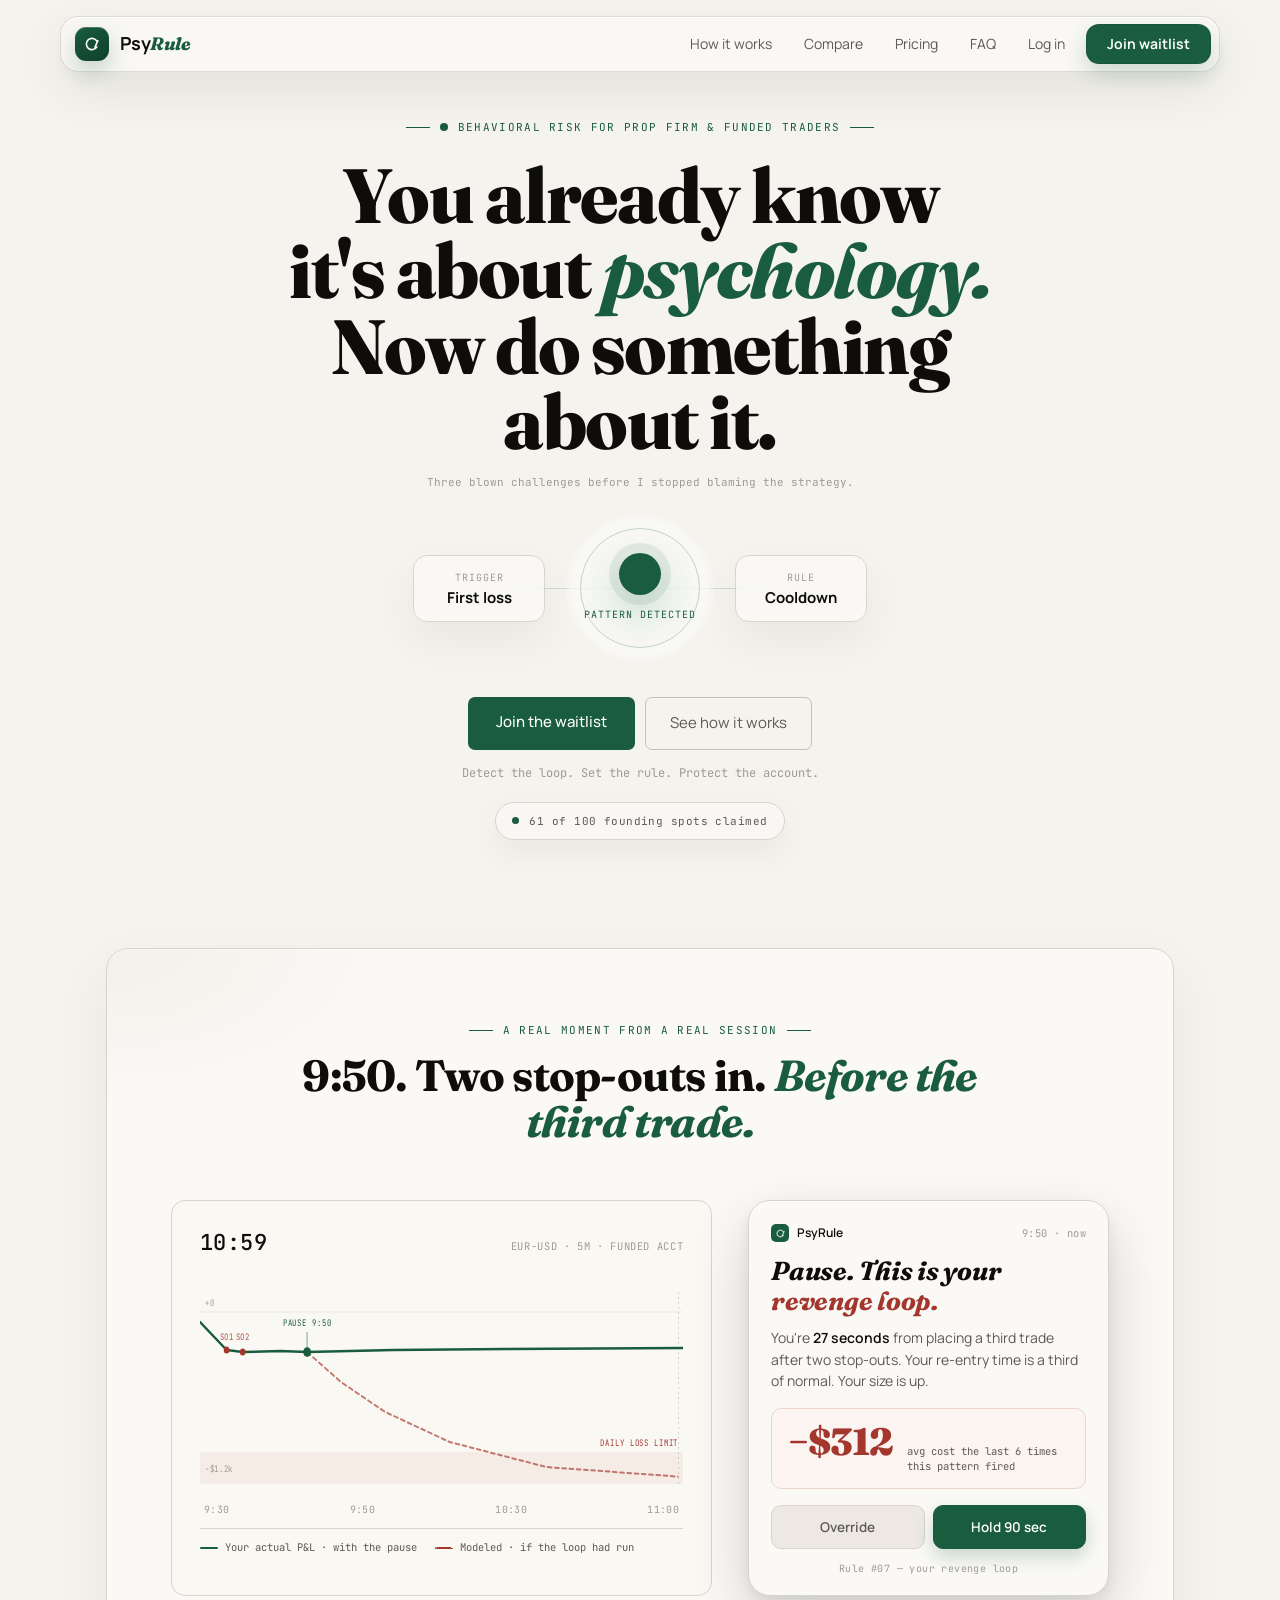
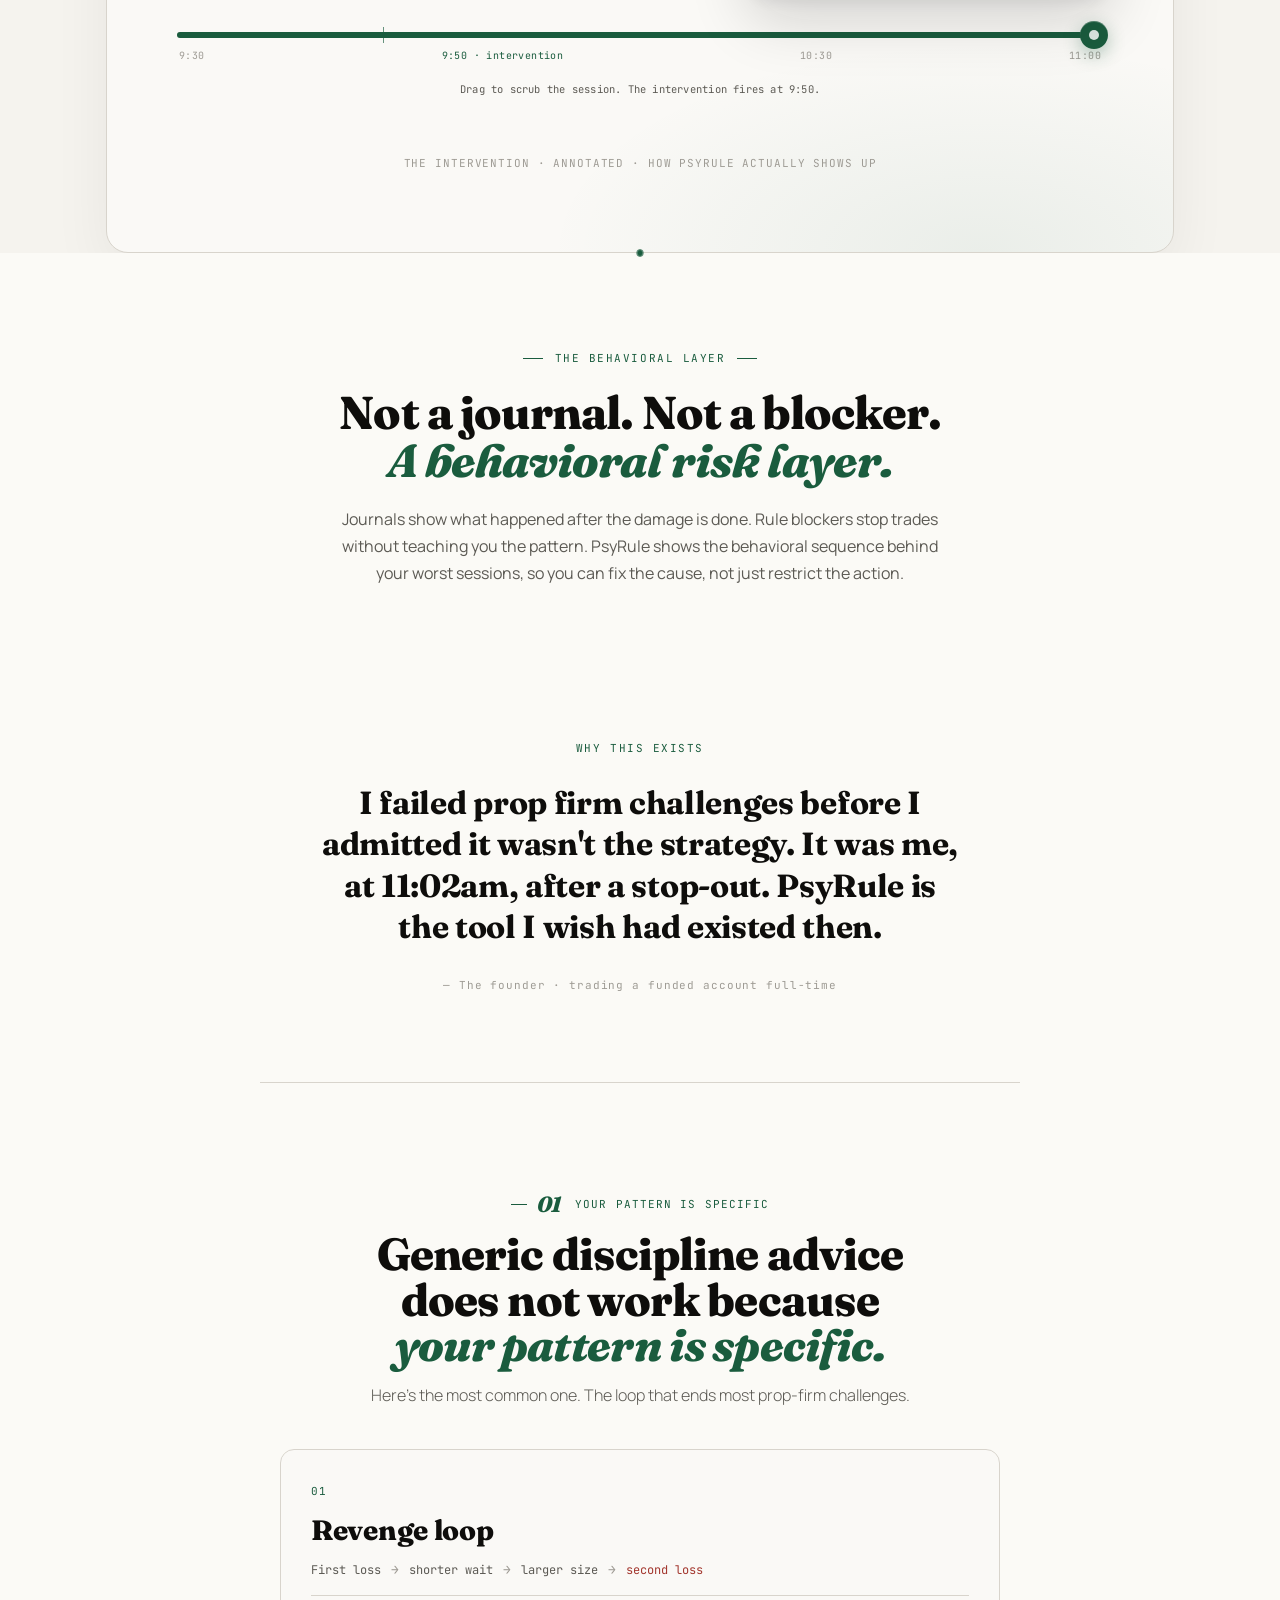
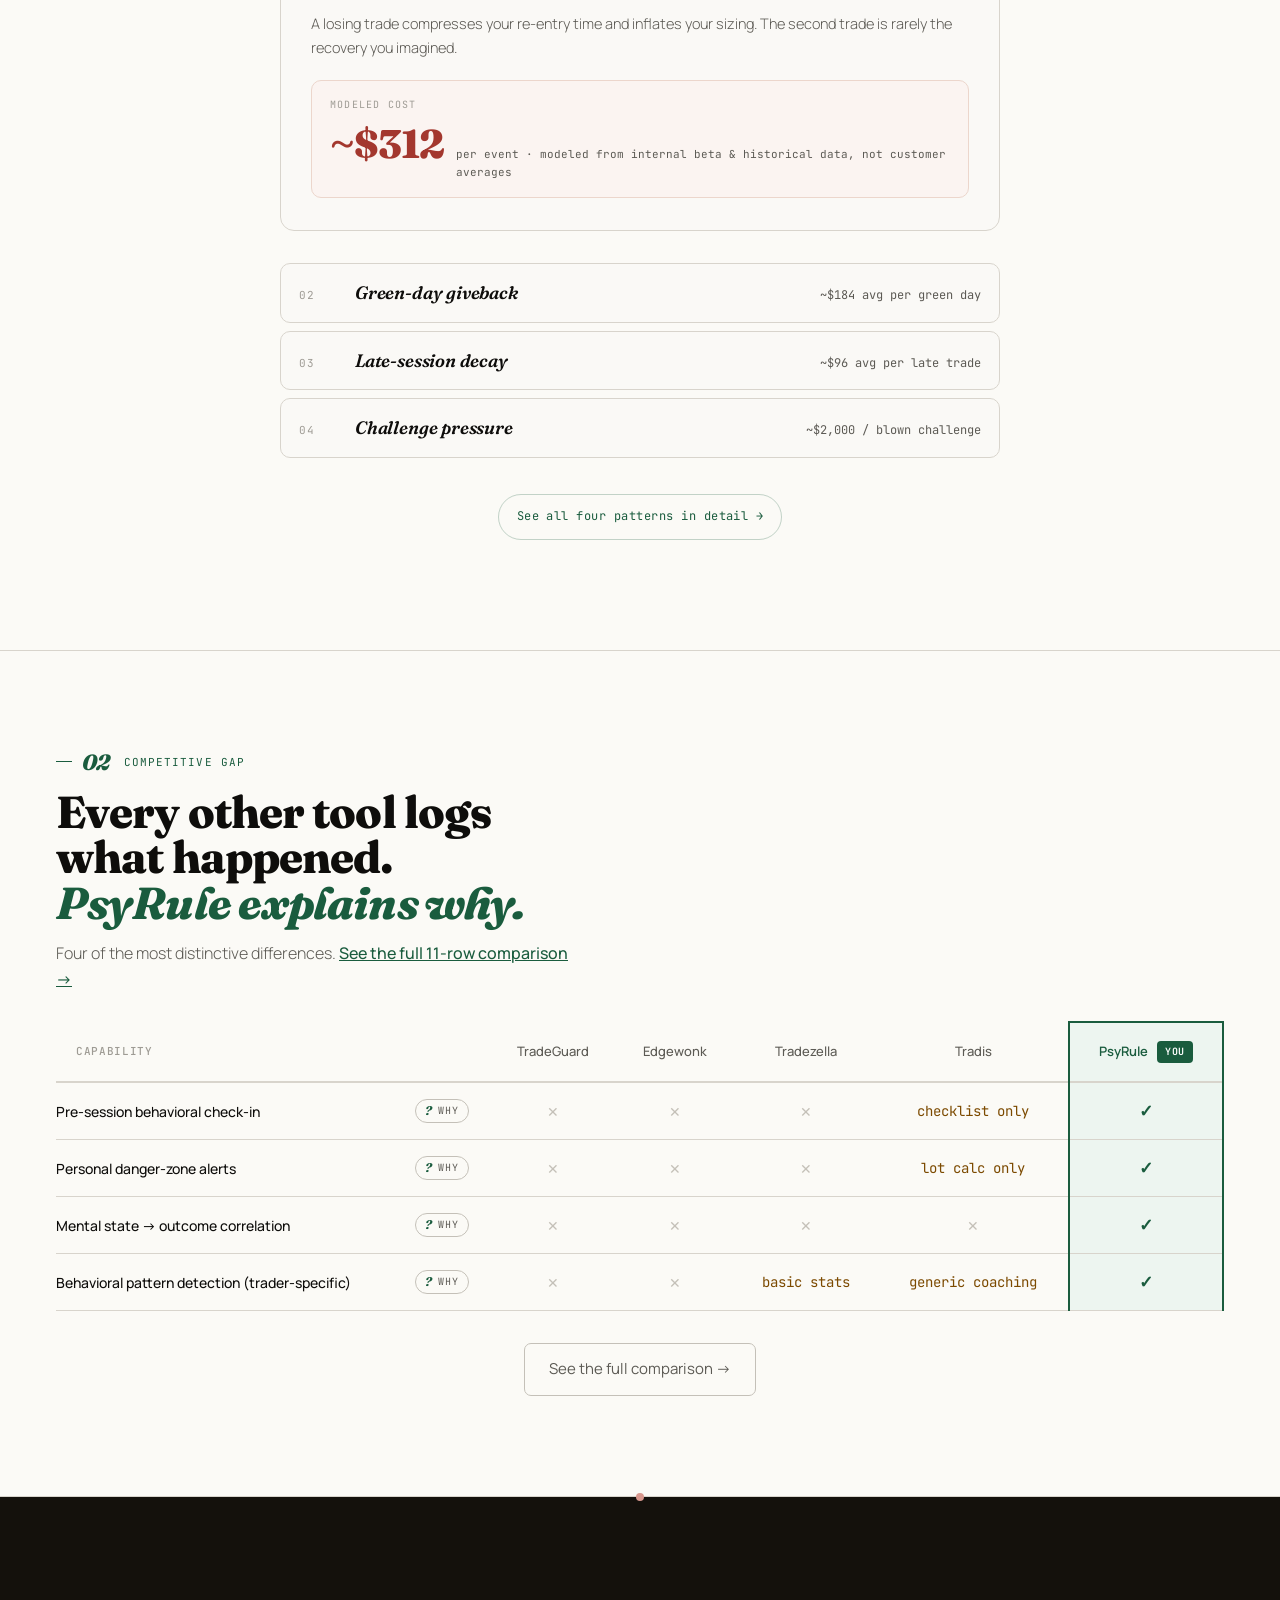
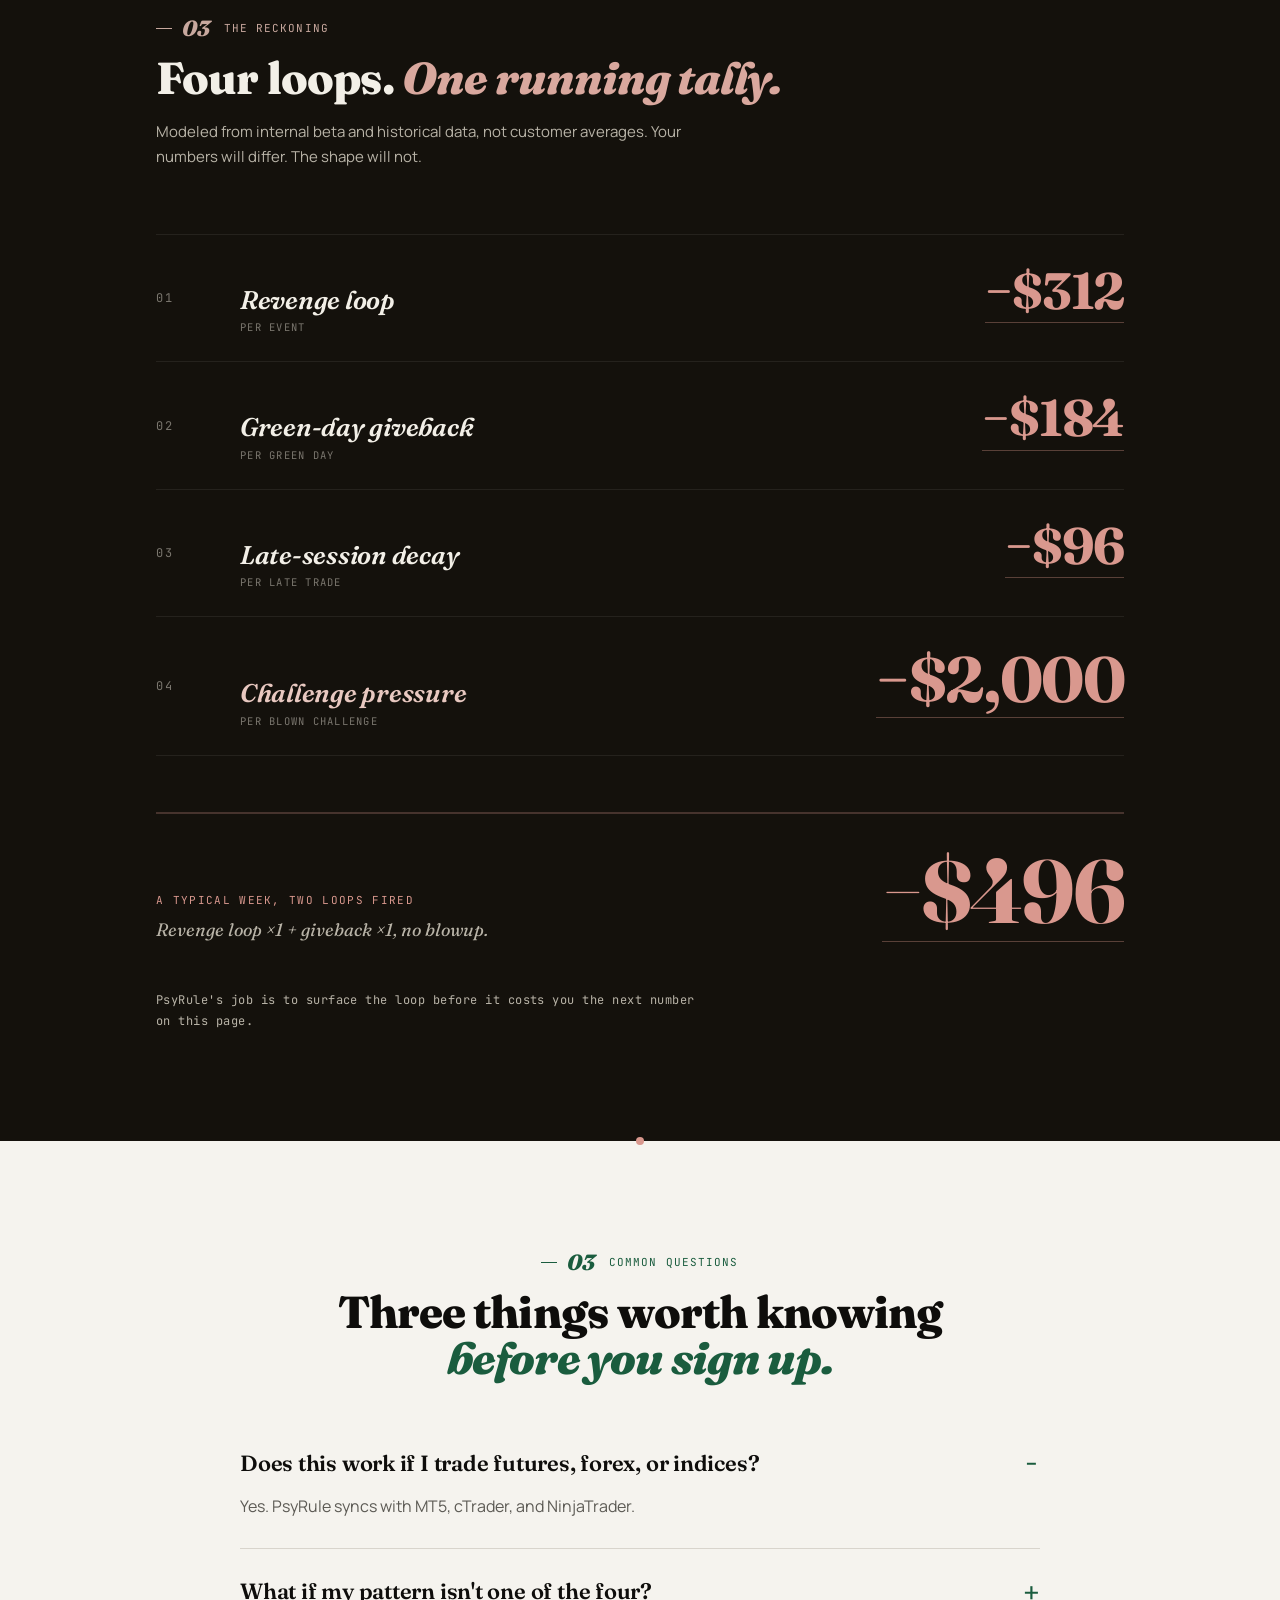
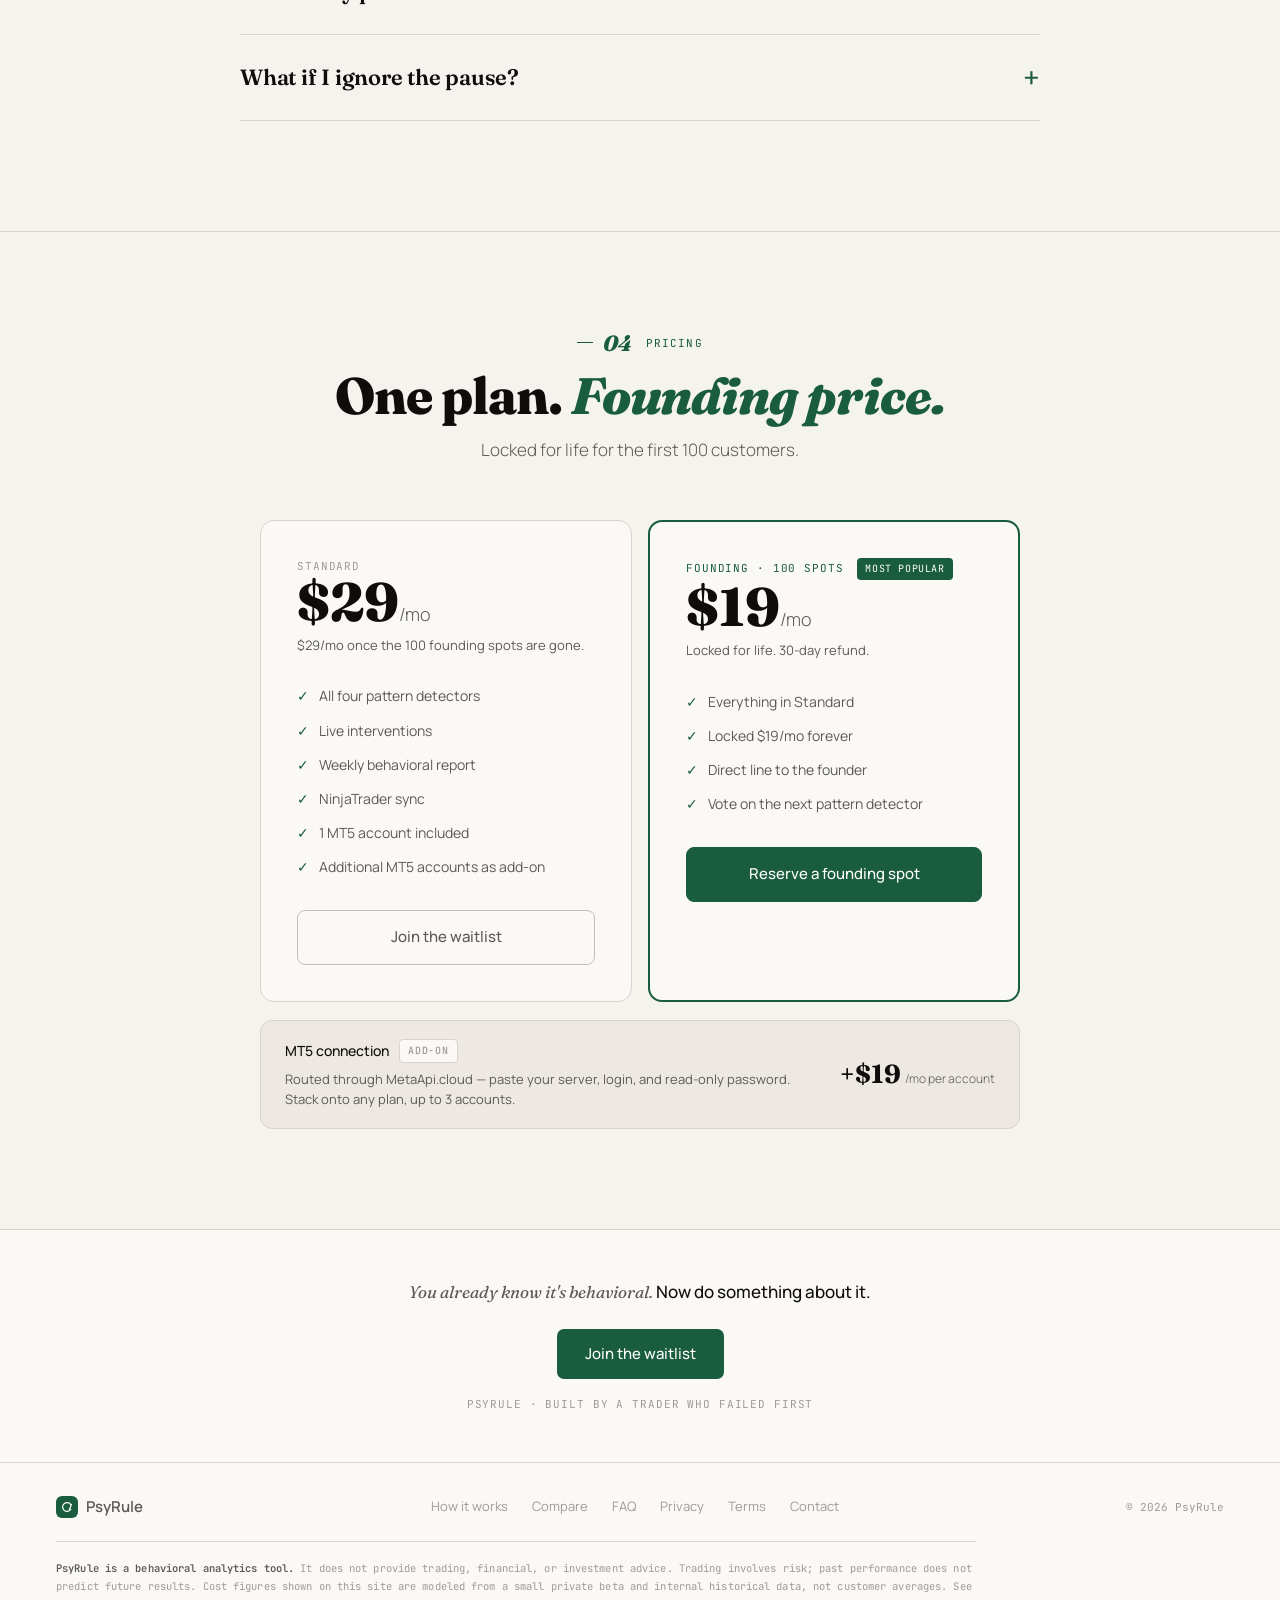
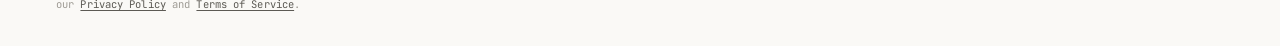
==== commit 70d59c1a: "landing: show live waitlist count in hero founding badge Replace static "Up to 100 founding spots" w" ====
--- a/index.html
+++ b/index.html
@@ -127,7 +127,7 @@
 
   <div class="hero-founding">
     <span class="hf-dot"></span>
-    <span>Up to 100 founding spots</span>
+    <span>61 of 100 founding spots claimed</span>
   </div>
 </div>
 
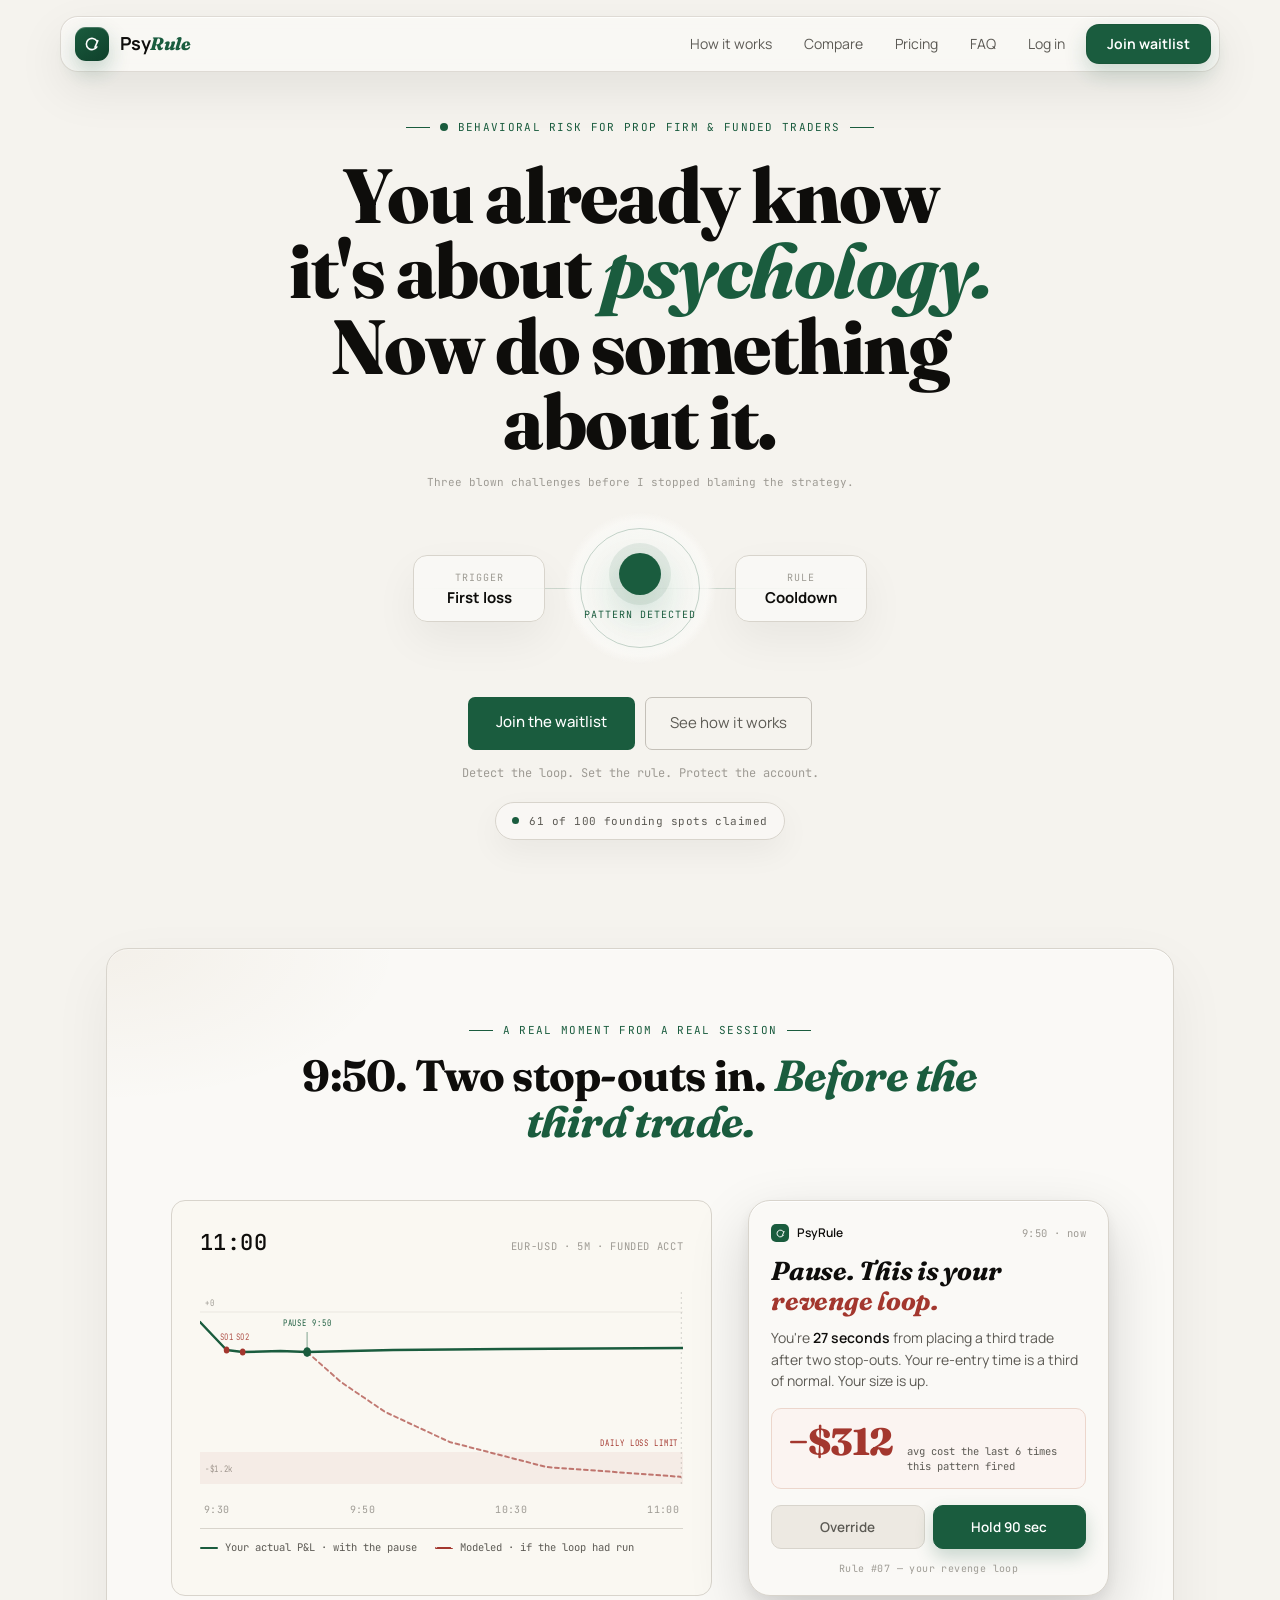
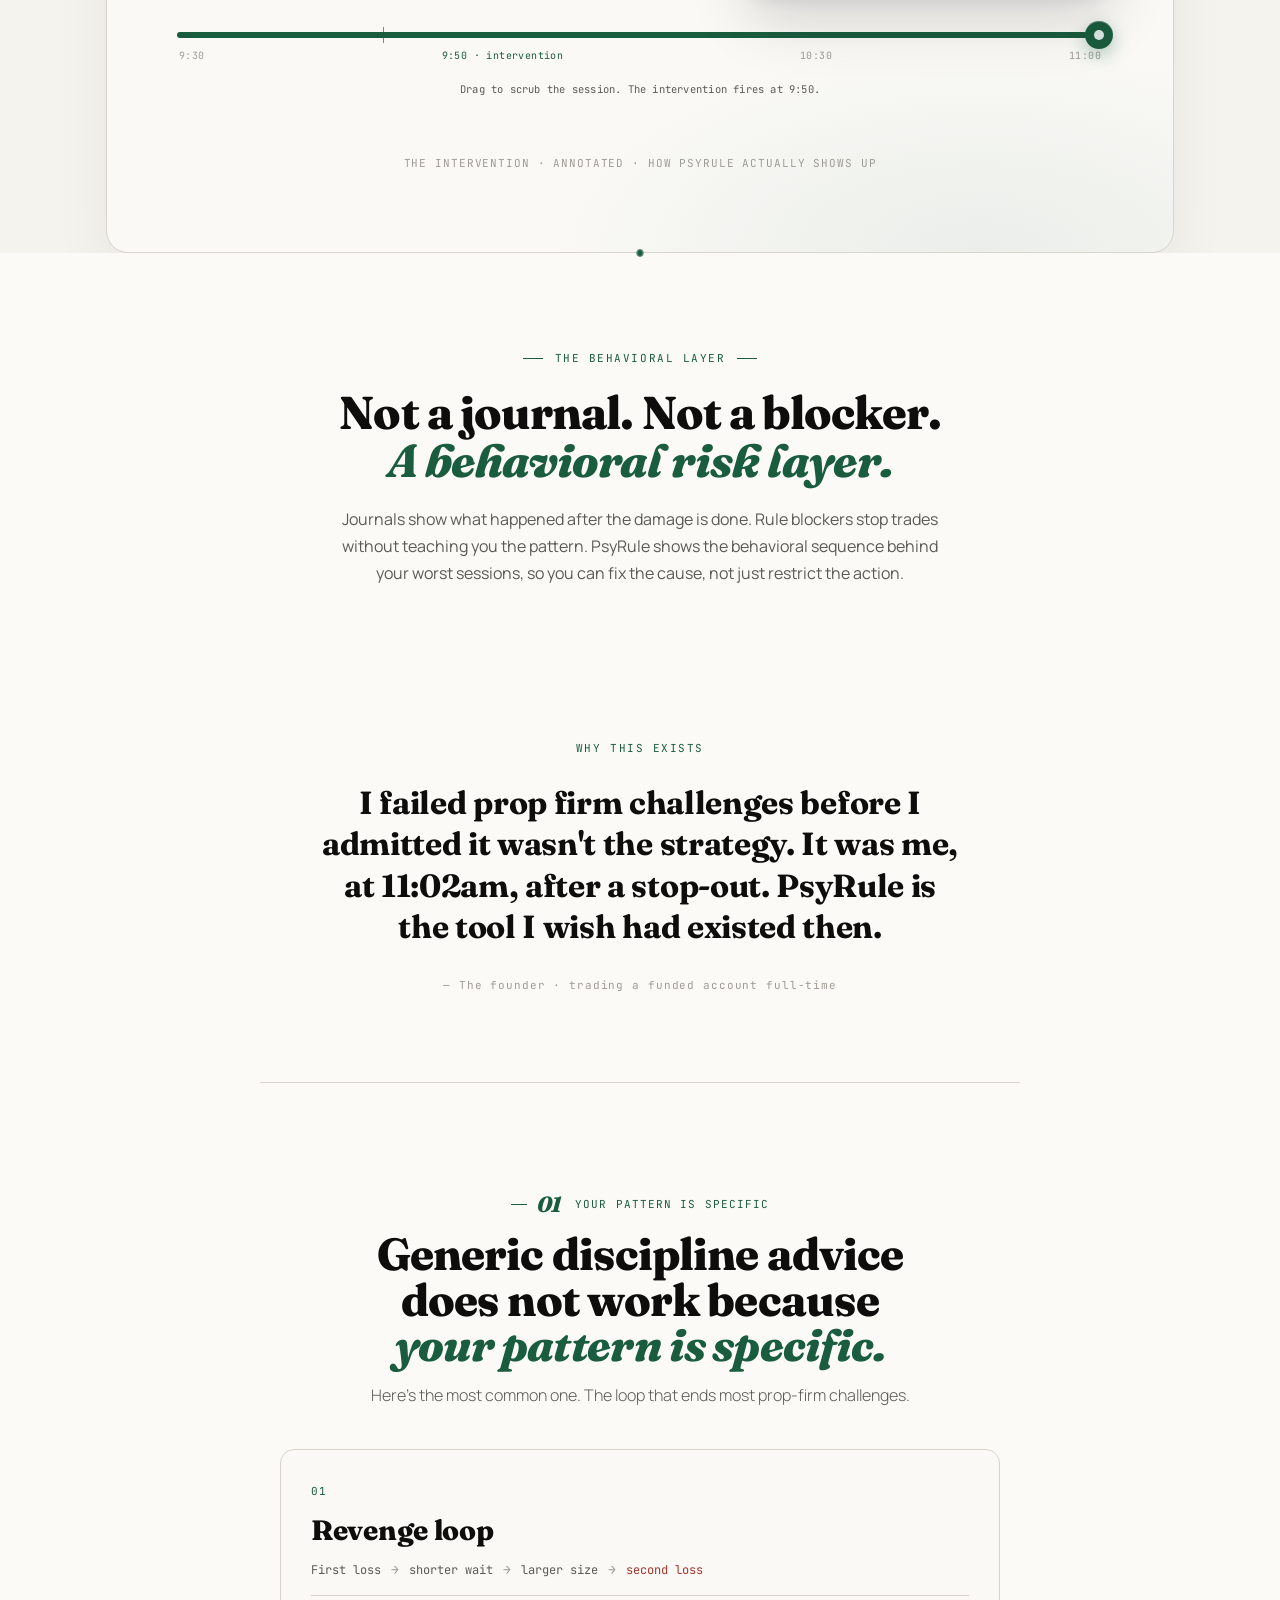
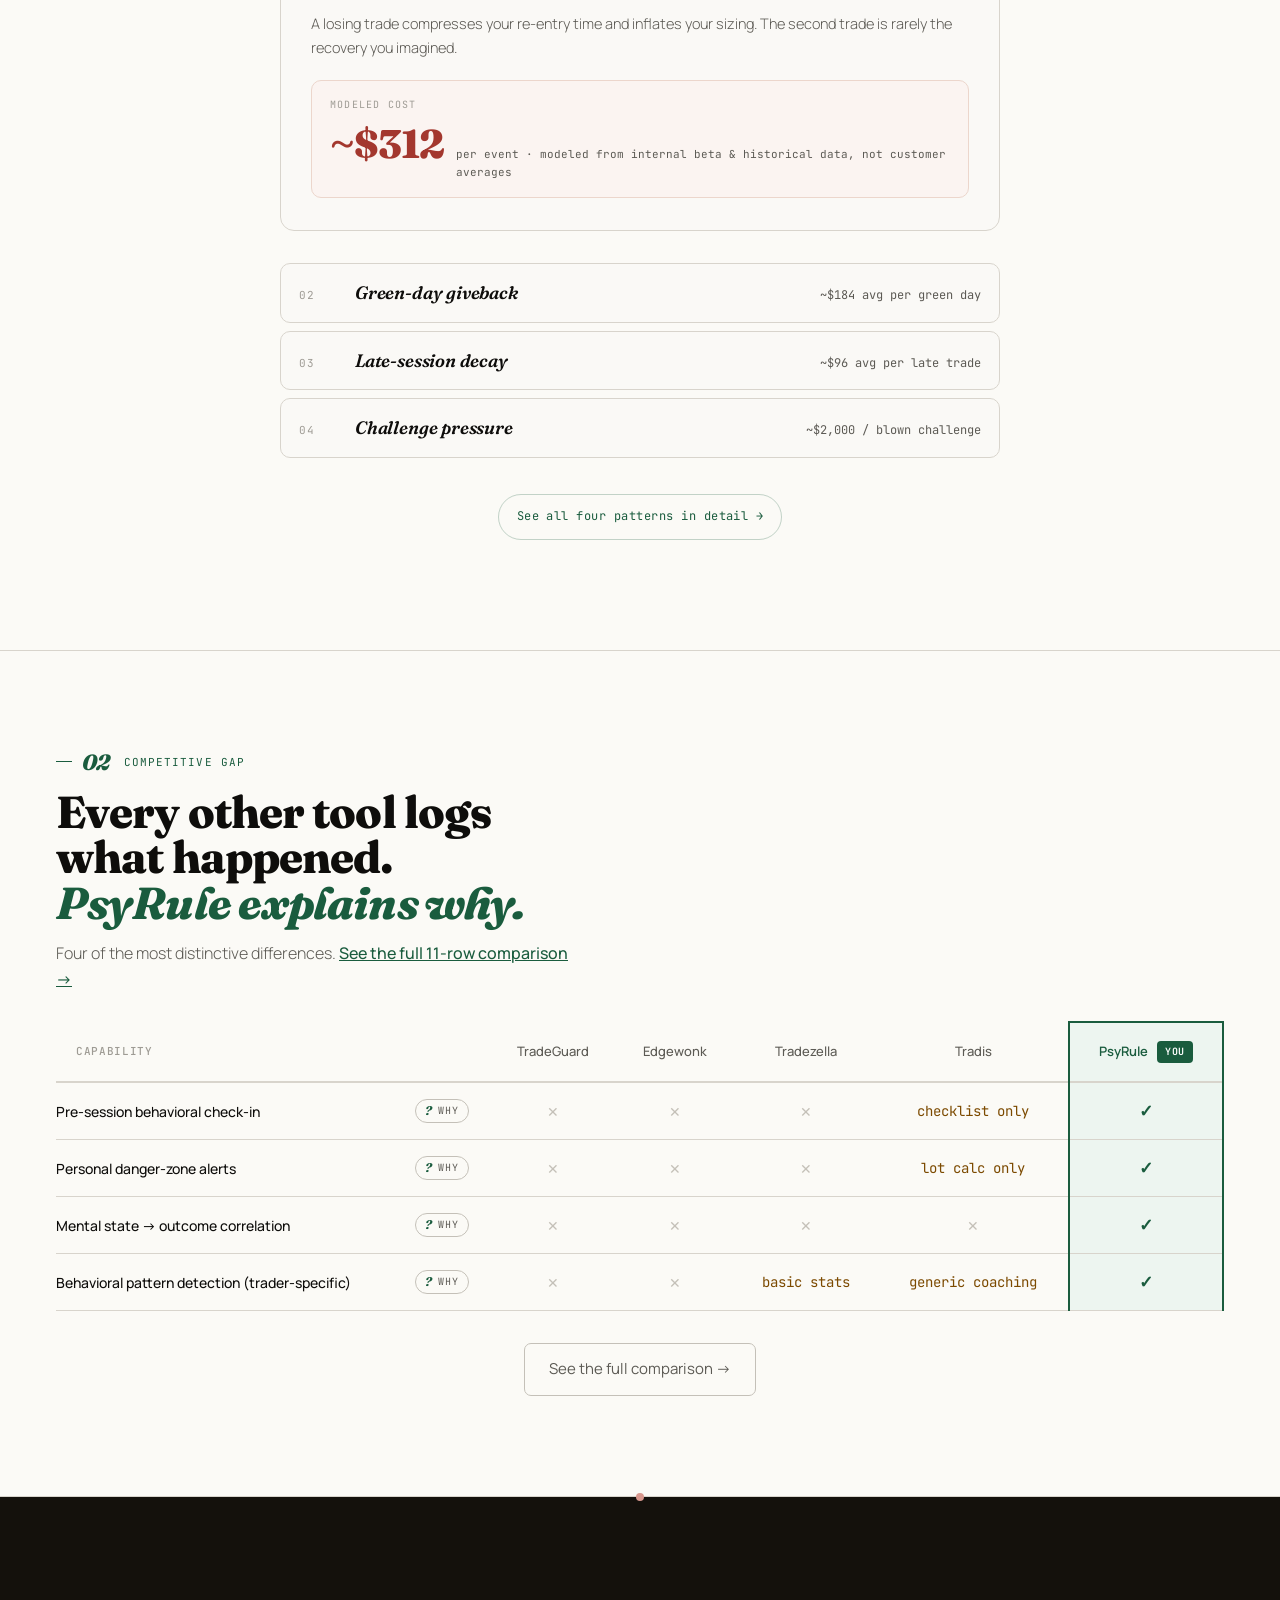
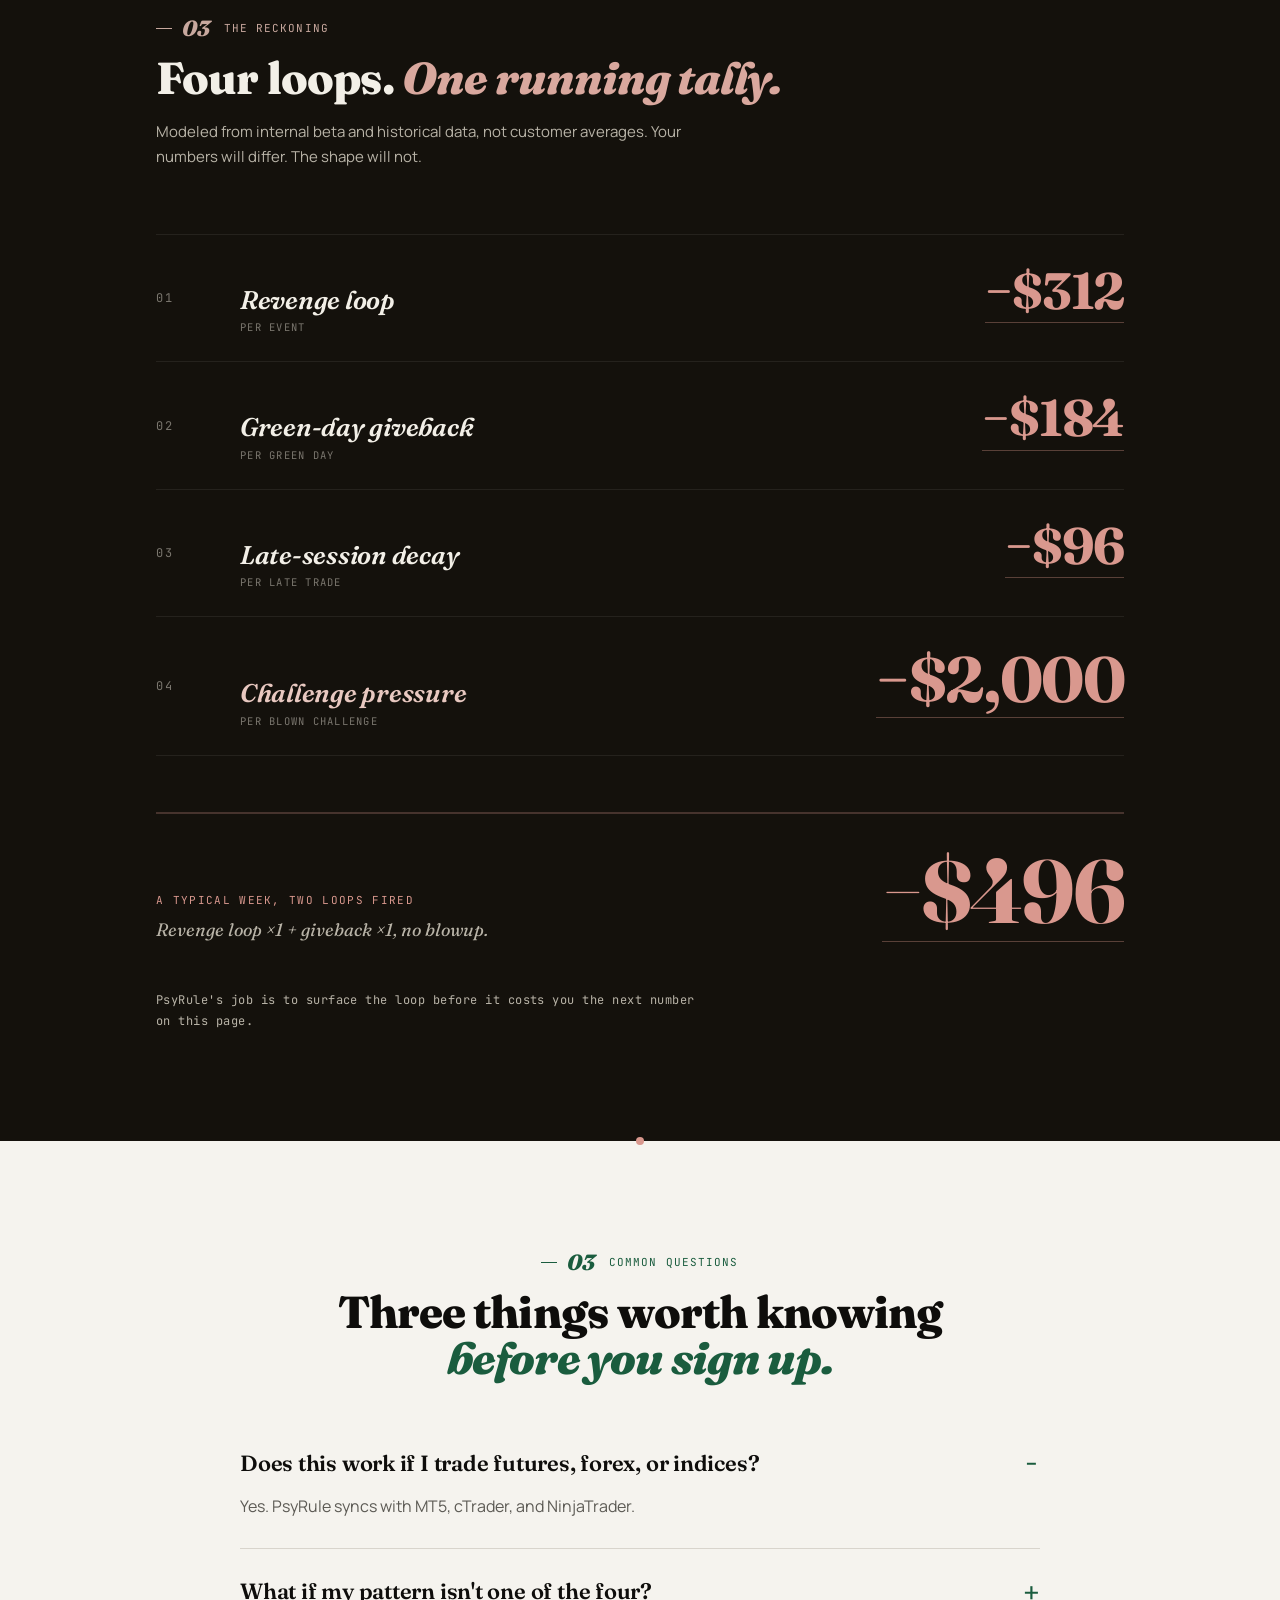
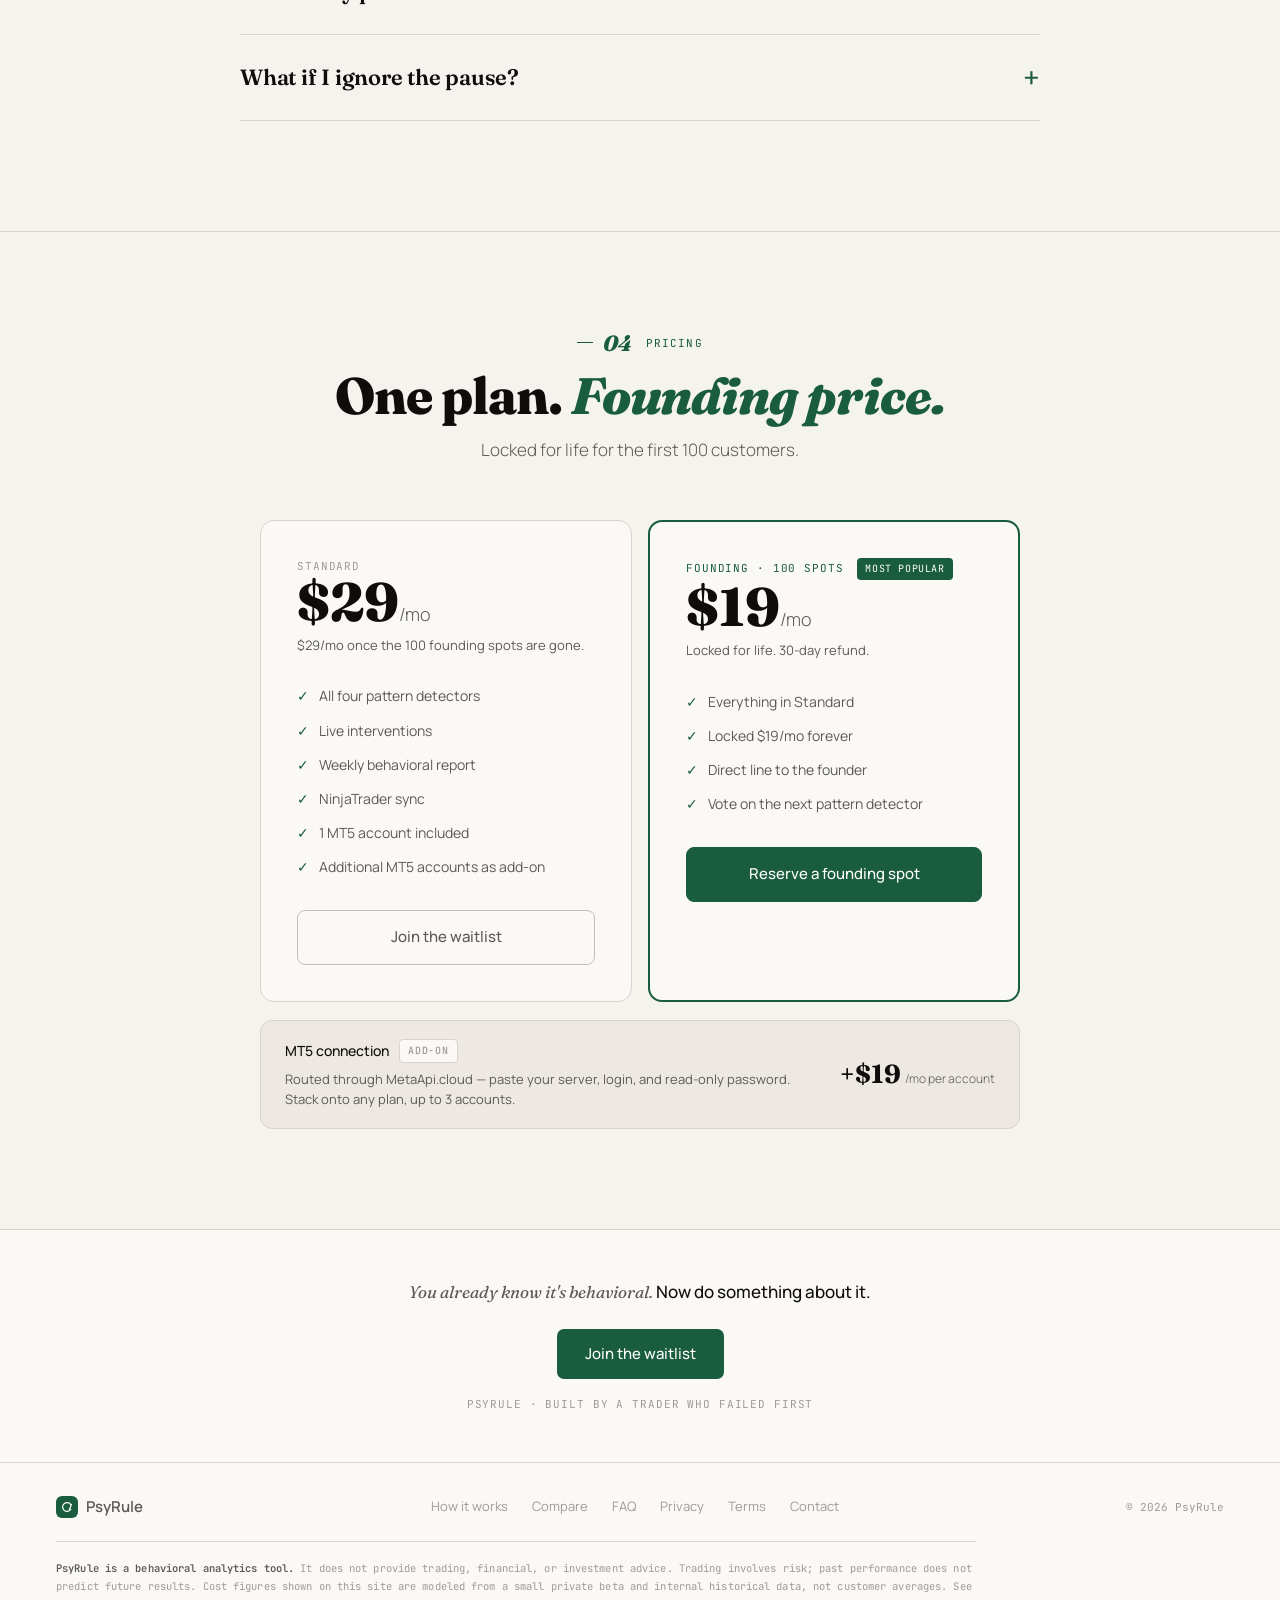
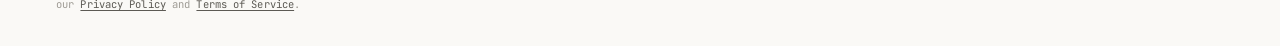
==== commit 5d0c0398: "chore(legal): rename legal entity to PSYRULE and switch contact email to matune@psyrule.app - Update" ====
--- a/index.html
+++ b/index.html
@@ -523,7 +523,7 @@
       <a href="faq.html" class="foot-link">FAQ</a>
       <a href="privacy.html" class="foot-link">Privacy</a>
       <a href="terms.html" class="foot-link">Terms</a>
-      <a href="mailto:psyrule.app@gmail.com" class="foot-link">Contact</a>
+      <a href="mailto:matune@psyrule.app" class="foot-link">Contact</a>
     </div>
     <div class="foot-note">© 2026 PsyRule</div>
   </div>
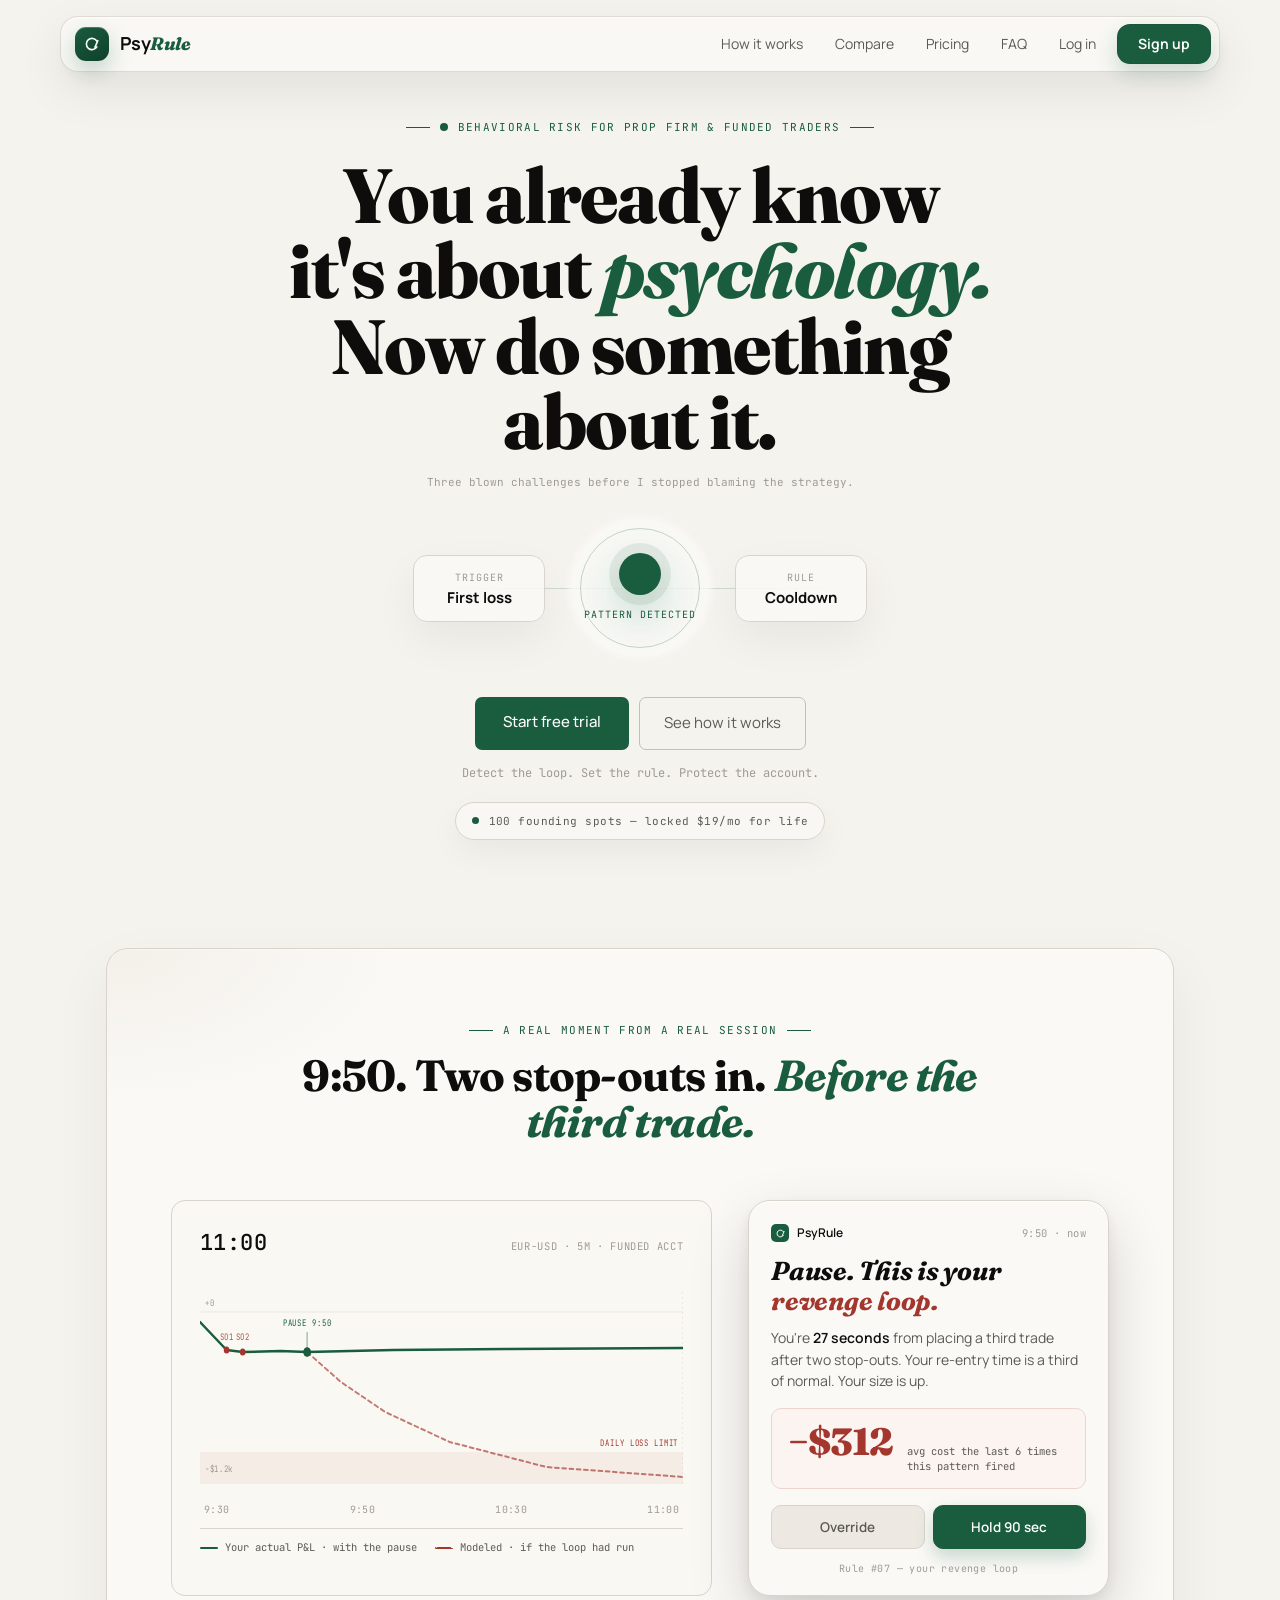
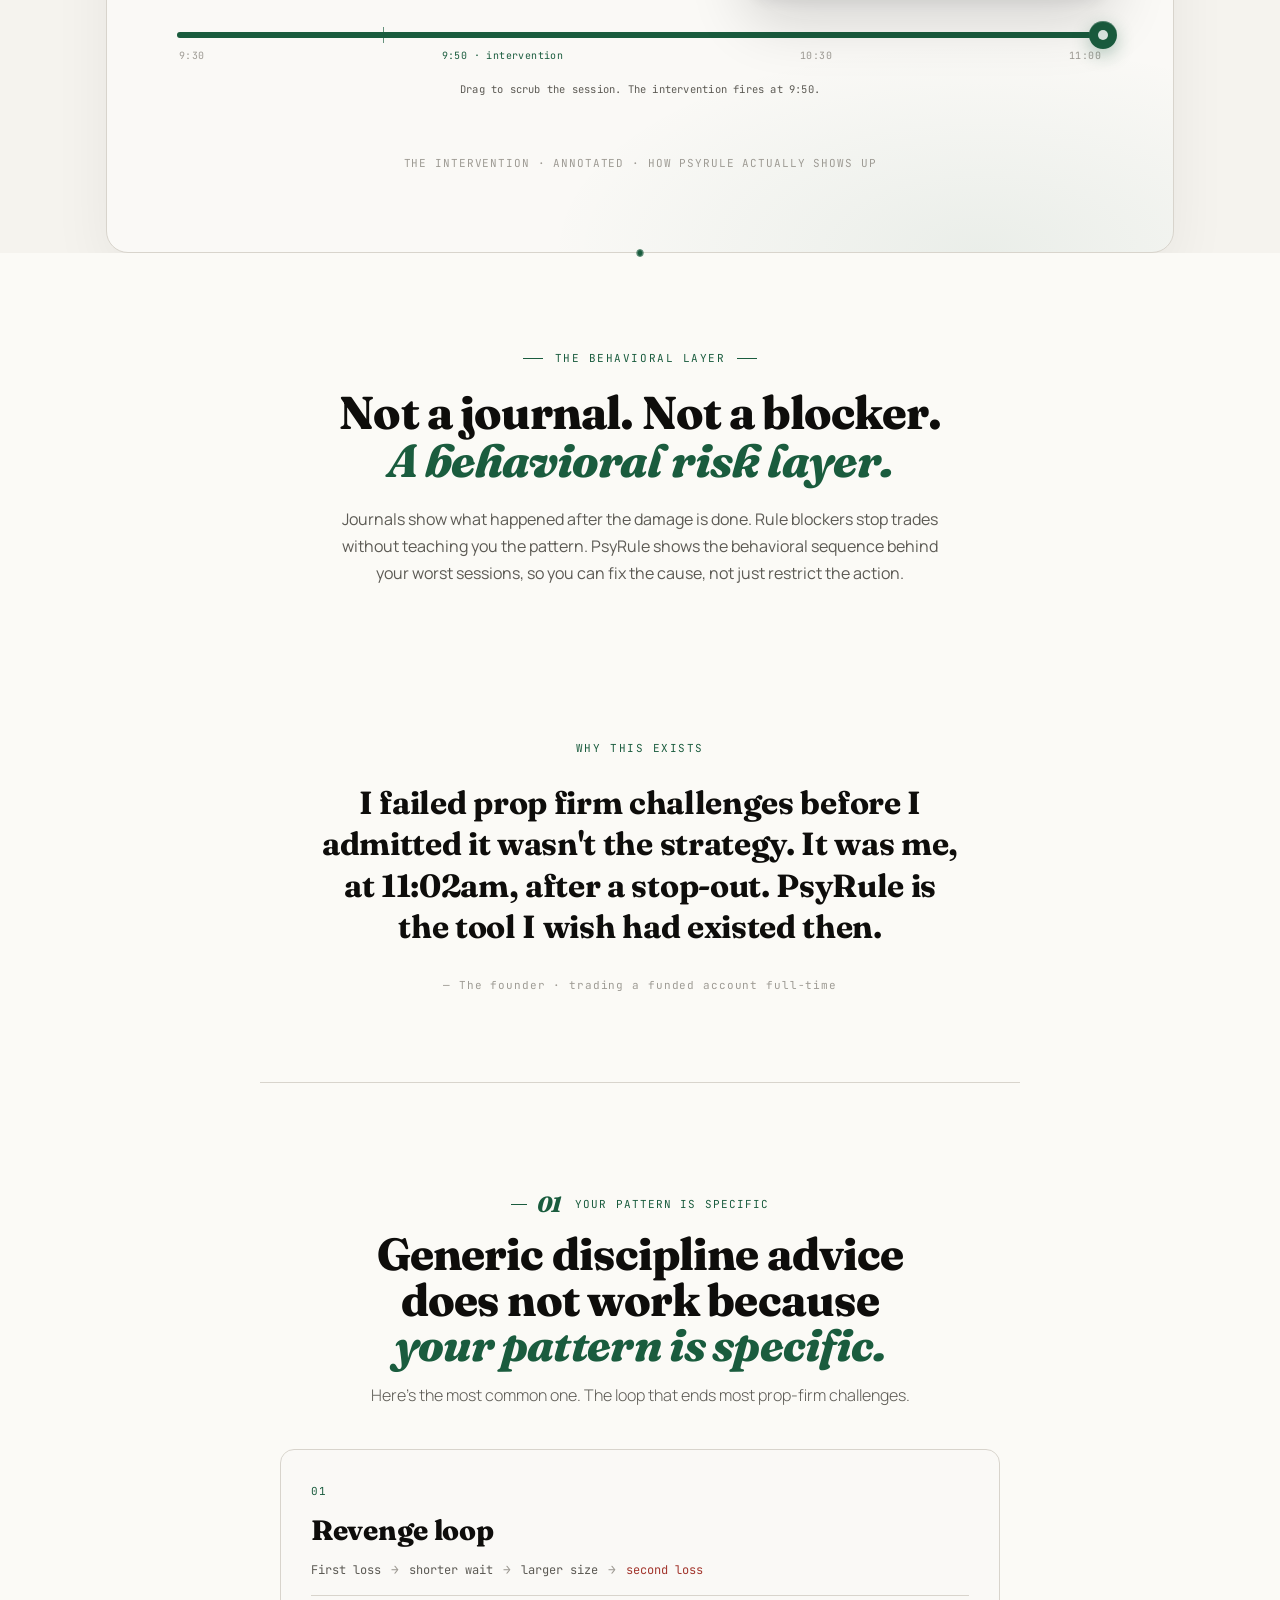
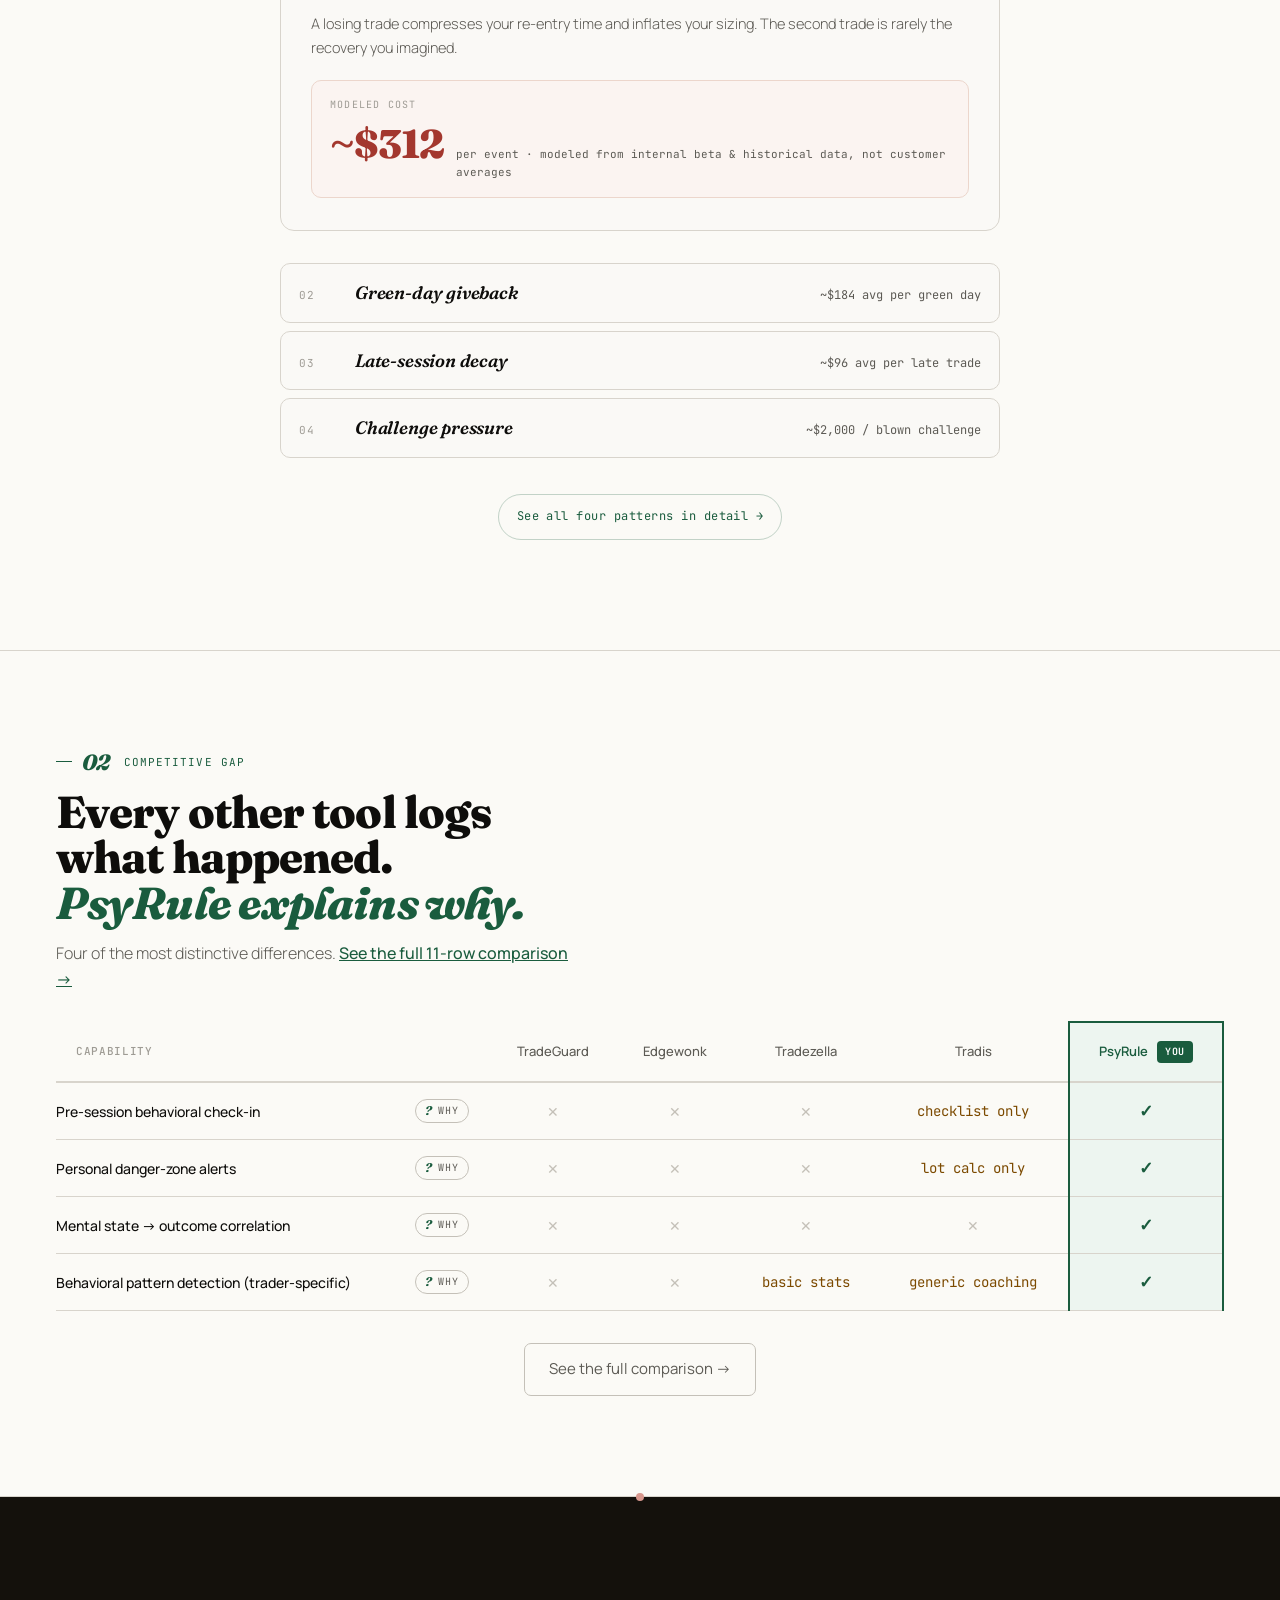
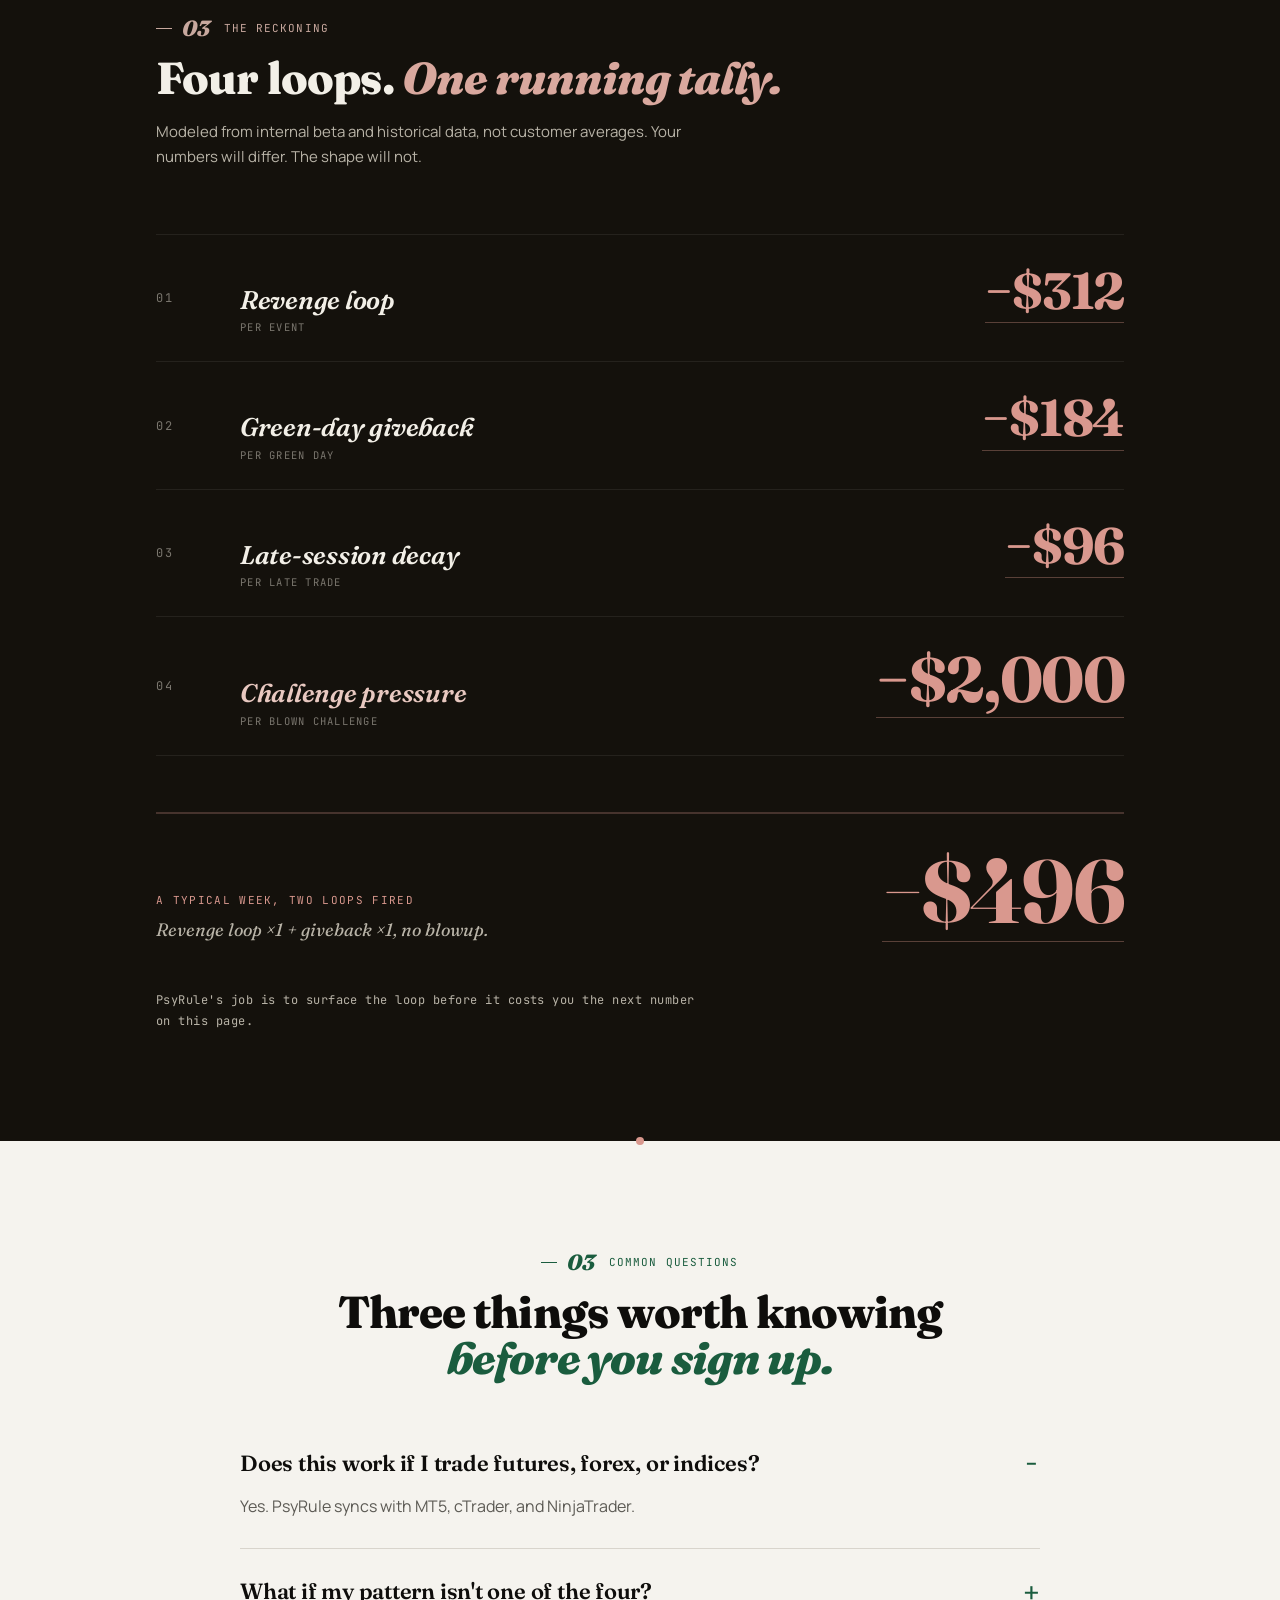
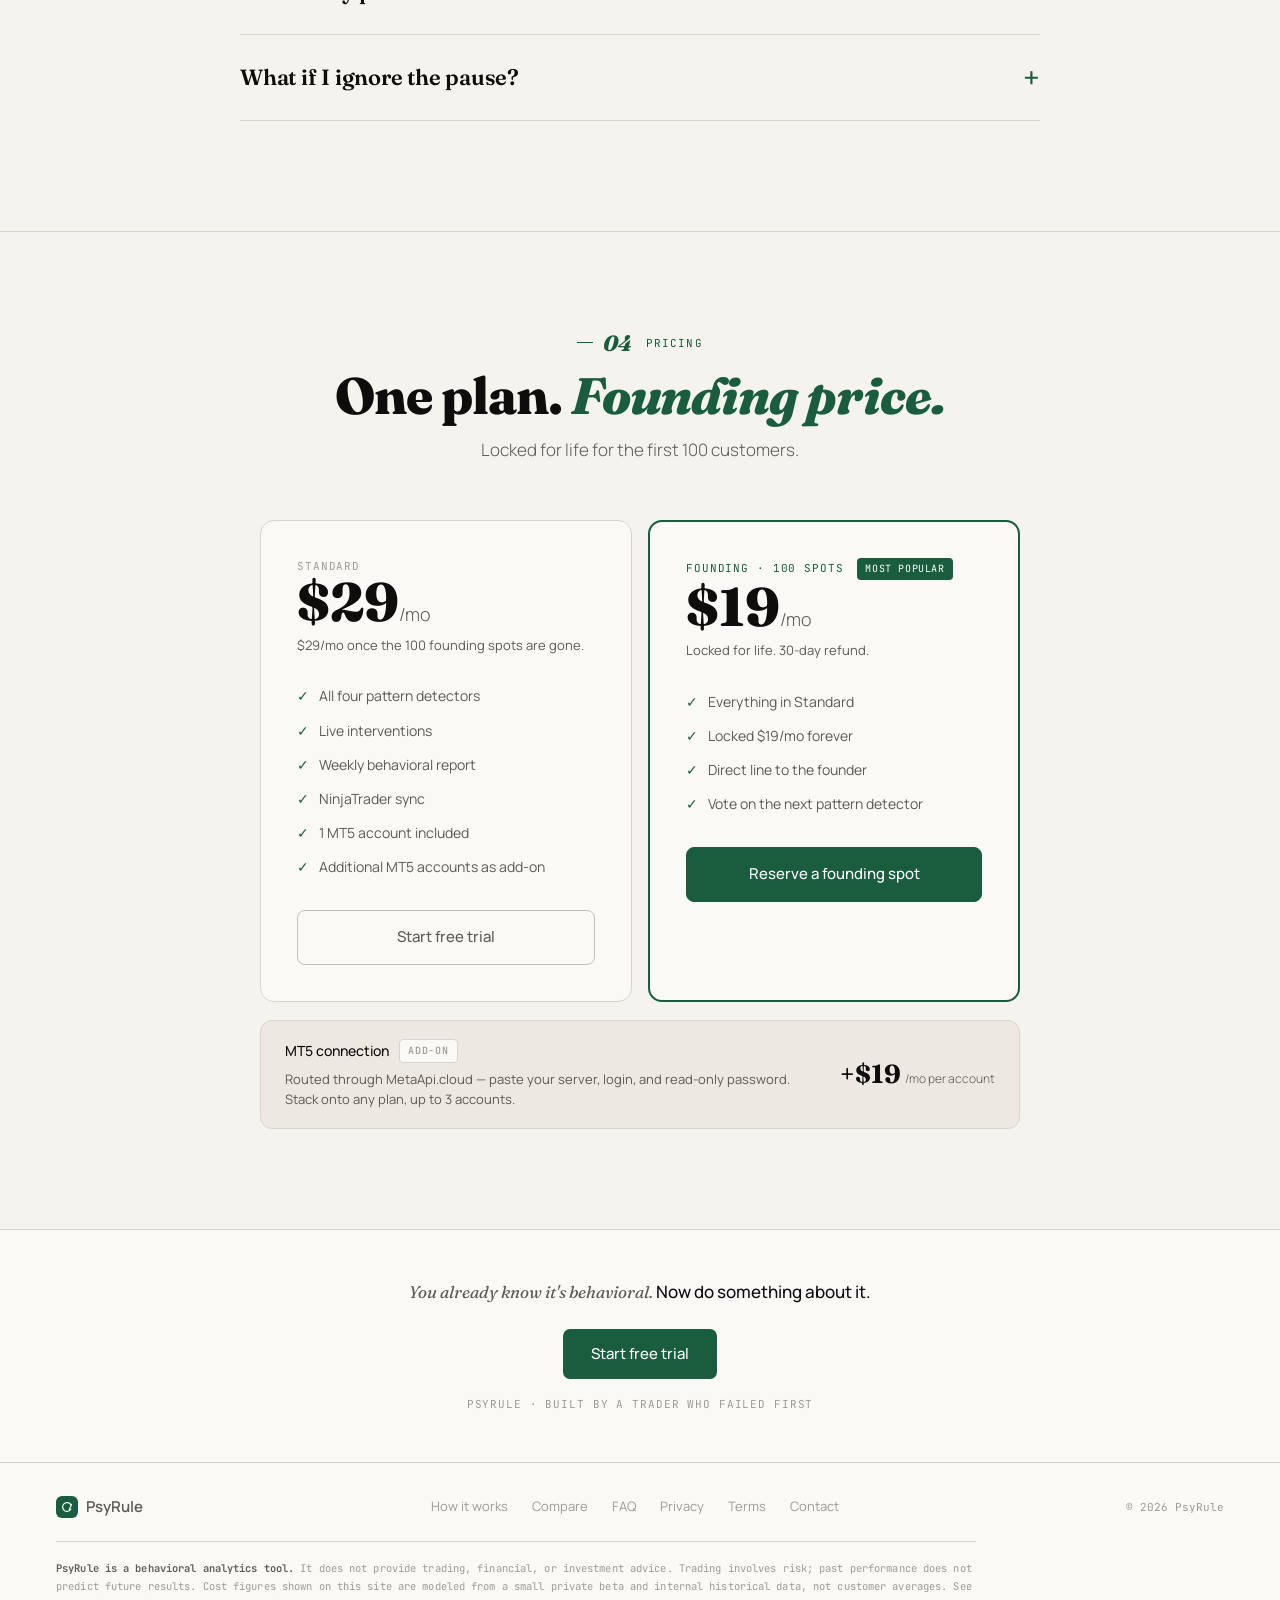
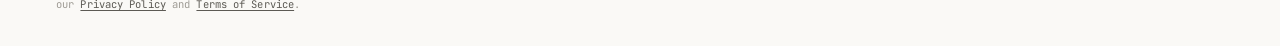
==== commit 5d38a560: "Launch: drop waitlist framing, swap to Sign up + Start free trial" ====
--- a/index.html
+++ b/index.html
@@ -98,7 +98,7 @@
         <a href="faq.html" class="nav-link">FAQ</a>
         <a href="https://app.psyrule.app/login" class="nav-link">Log in</a>
       </div>
-      <a href="https://app.psyrule.app/signup" class="nav-btn">Join waitlist</a>
+      <a href="https://app.psyrule.app/signup" class="nav-btn">Sign up</a>
       <button class="nav-toggle" type="button" aria-label="Menu" aria-expanded="false" aria-controls="navMenu">
         <span class="nav-toggle-bars" aria-hidden="true"></span>
       </button>
@@ -120,14 +120,14 @@
   </div>
 
   <div class="hero-cta">
-    <a href="https://app.psyrule.app/signup" class="btn-p">Join the waitlist</a>
+    <a href="https://app.psyrule.app/signup" class="btn-p">Start free trial</a>
     <a href="how-it-works.html" class="btn-g">See how it works</a>
   </div>
   <p class="hero-note">Detect the loop. Set the rule. Protect the account.</p>
 
   <div class="hero-founding">
     <span class="hf-dot"></span>
-    <span>61 of 100 founding spots claimed</span>
+    <span>100 founding spots &mdash; locked $19/mo for life</span>
   </div>
 </div>
 
@@ -481,7 +481,7 @@
         <li><span class="pck">✓</span>1 MT5 account included</li>
         <li><span class="pck">✓</span>Additional MT5 accounts as add-on</li>
       </ul>
-      <a href="https://app.psyrule.app/signup?plan=standard" class="p-btn">Join the waitlist</a>
+      <a href="https://app.psyrule.app/signup" class="p-btn">Start free trial</a>
     </div>
     <div class="p-card feat">
       <div class="p-tier" style="color:var(--green);">Founding · 100 spots <span class="our-badge">Most popular</span></div>
@@ -508,7 +508,7 @@
 <!-- FOOTER -->
 <div class="foot-manifesto">
   <p>You already know it's behavioral. <strong>Now do something about it.</strong></p>
-  <div style="margin-top:24px;"><a href="https://app.psyrule.app/signup" class="btn-p">Join the waitlist</a></div>
+  <div style="margin-top:24px;"><a href="https://app.psyrule.app/signup" class="btn-p">Start free trial</a></div>
   <div class="foot-sig">PsyRule · built by a trader who failed first</div>
 </div>
 <footer>
